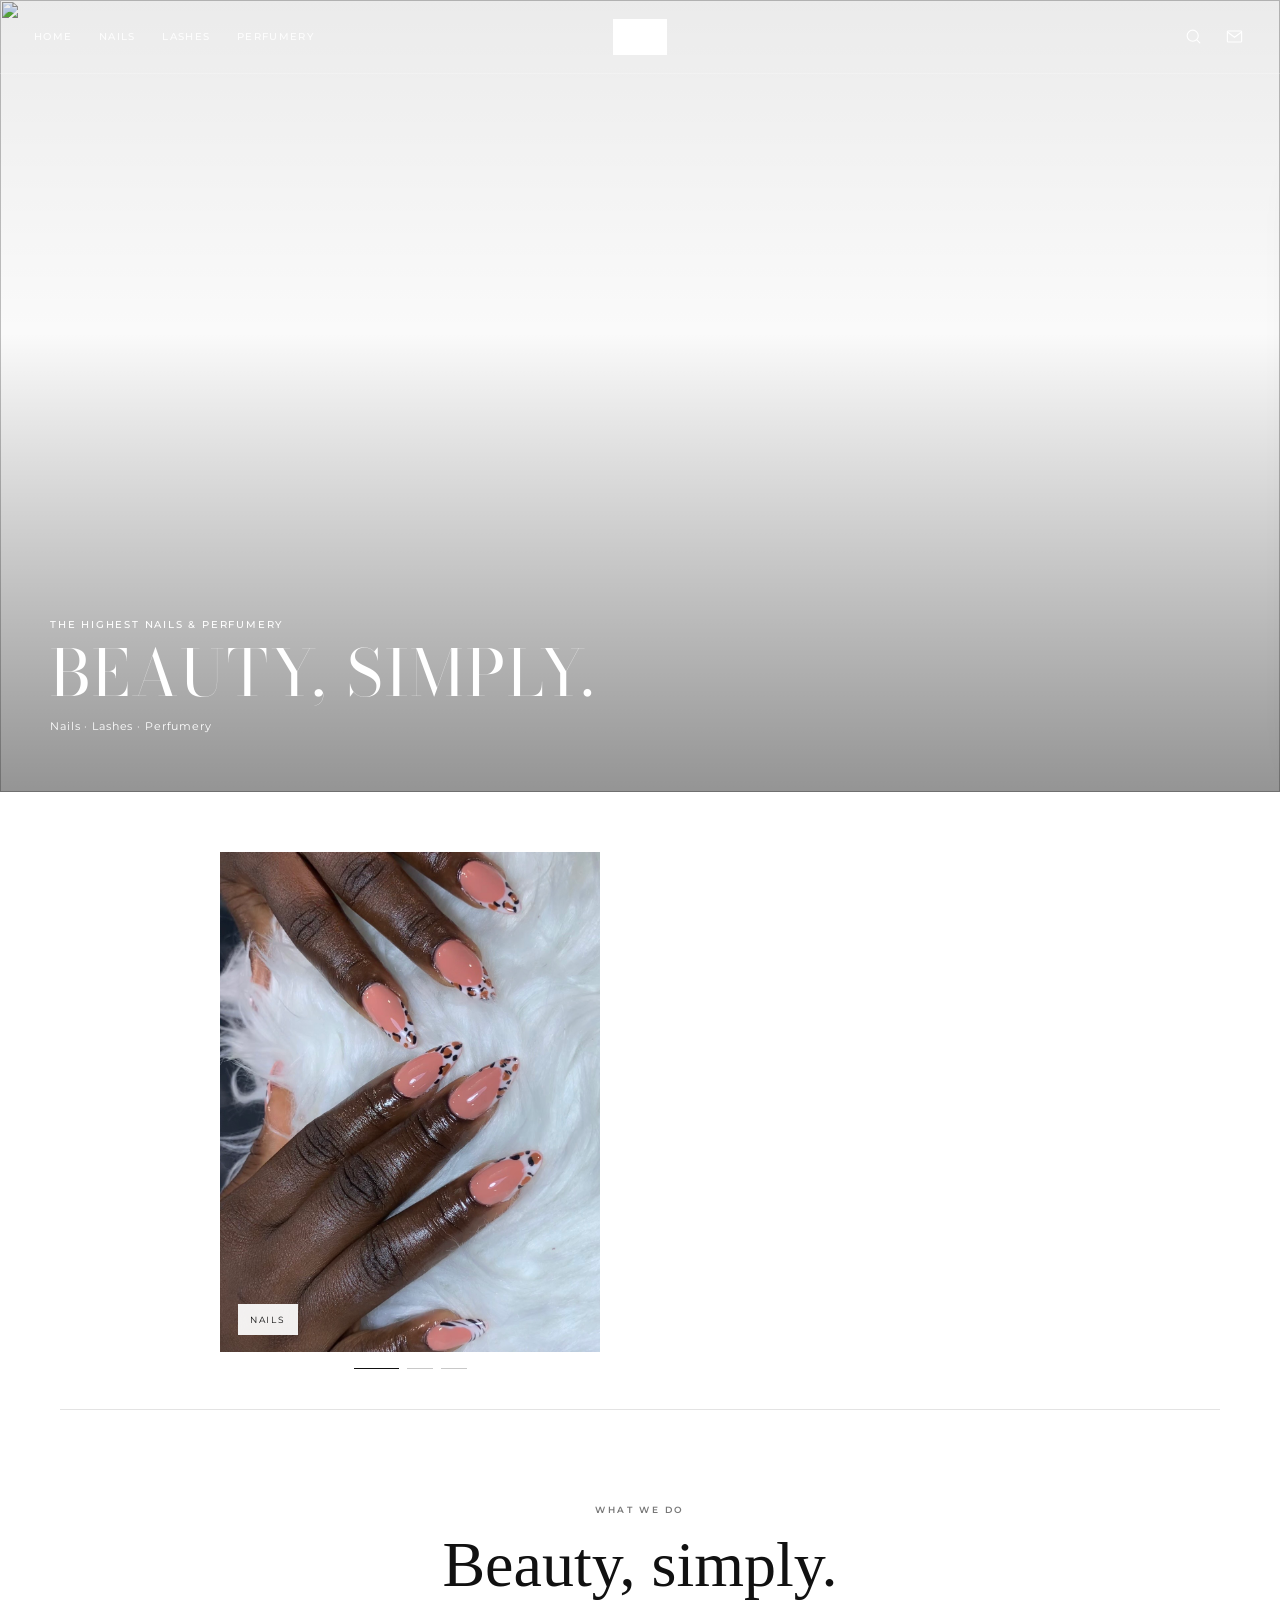
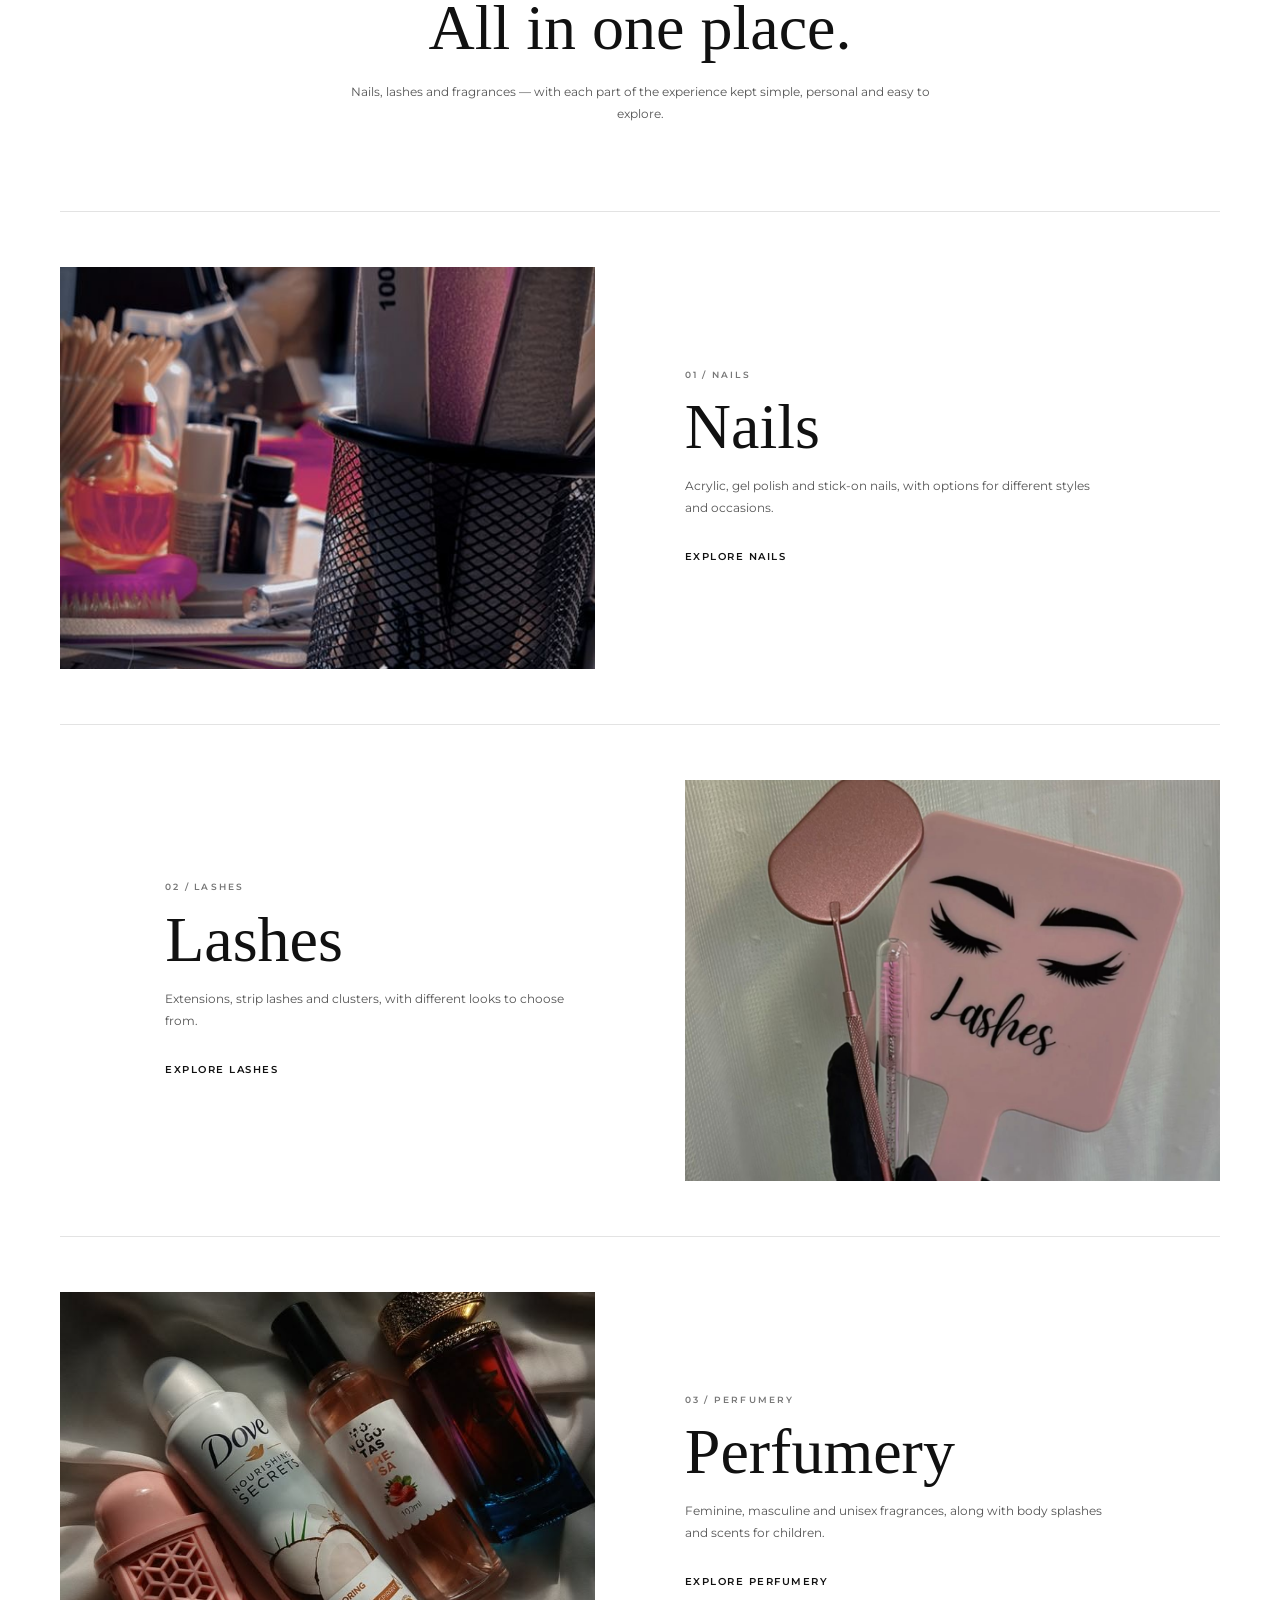
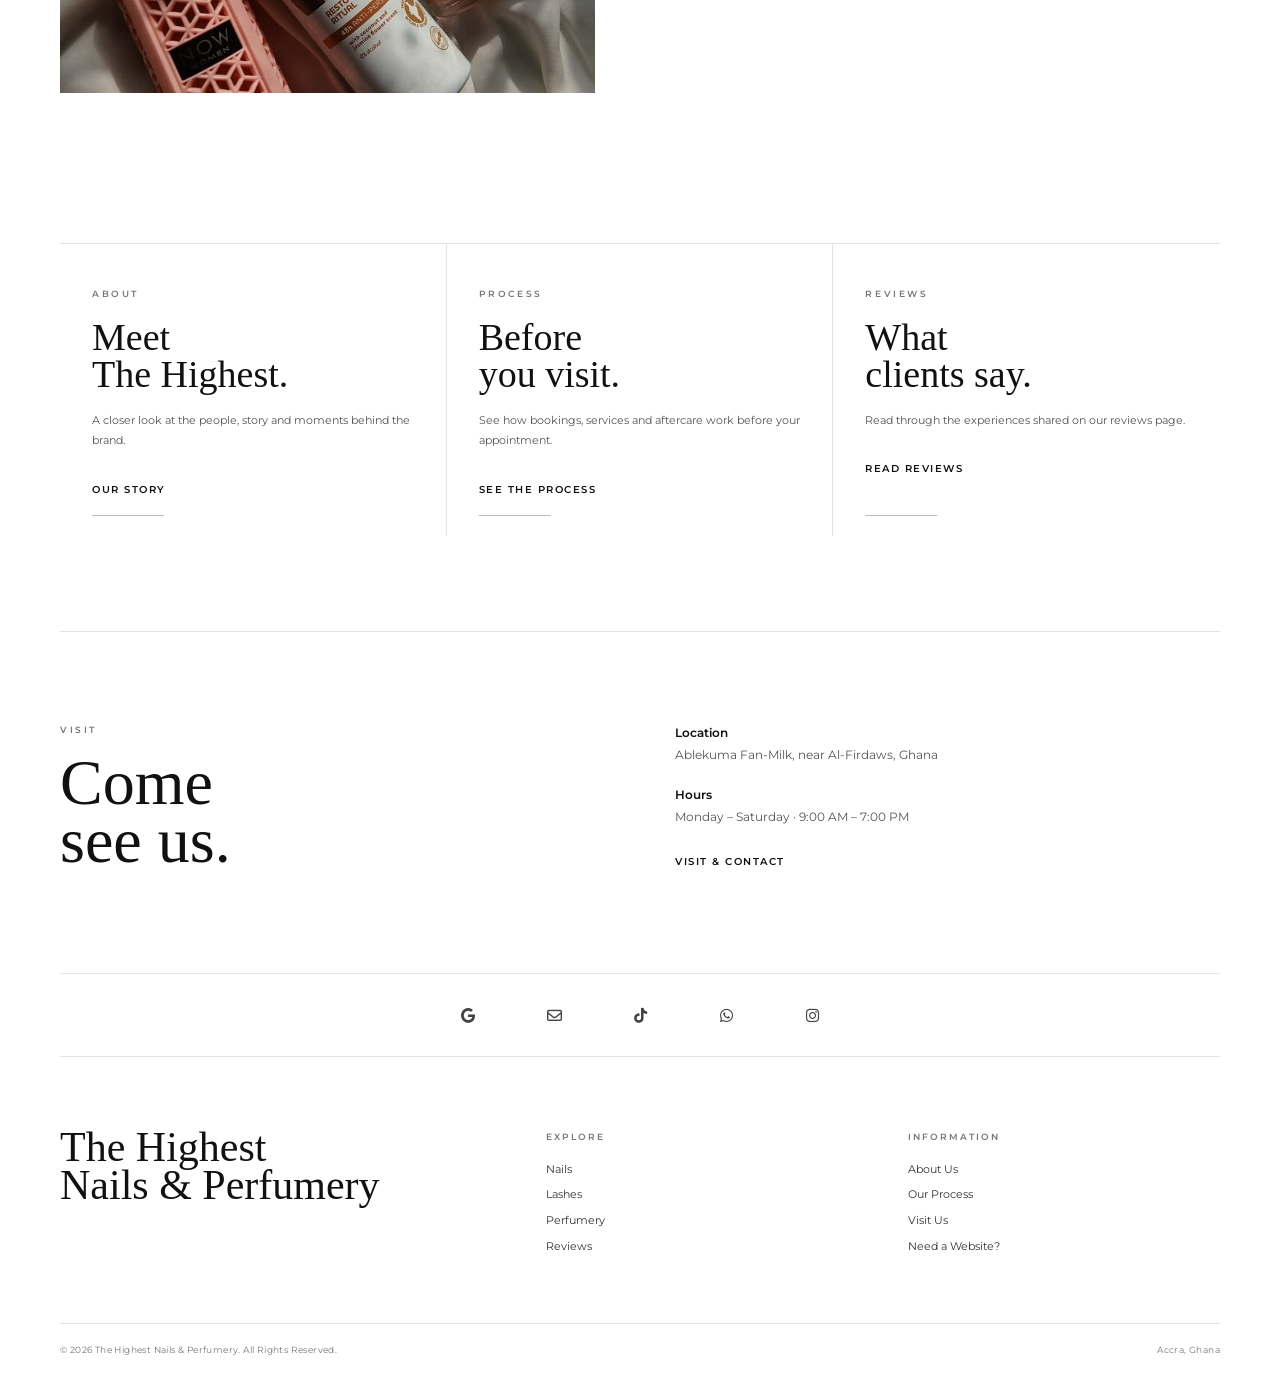
==== index.html @ 5952d606 "Add files via upload" ====
<!DOCTYPE html>
<html lang="en">
<head>
    <meta charset="UTF-8">
    <meta name="viewport" content="width=device-width, initial-scale=1.0">

    <title>The Highest Nails & Perfumery</title>

    <link rel="stylesheet" href="style.css">
    <link rel="stylesheet" href="https://cdnjs.cloudflare.com/ajax/libs/font-awesome/6.7.2/css/all.min.css">

    <link rel="preconnect" href="https://fonts.googleapis.com">
    <link rel="preconnect" href="https://fonts.gstatic.com" crossorigin>
    <link href="https://fonts.googleapis.com/css2?family=Bodoni+Moda:wght@400;500&family=Montserrat:wght@400;500;600&display=swap" rel="stylesheet">
</head>

<body class="home-page">

<header>

    <div class="header-left">

        <button id="menuButton" class="menu-btn" aria-label="Open menu" aria-expanded="false">
            <span class="menu-mark" aria-hidden="true">
                <span></span>
                <span></span>
            </span>
        </button>

        <nav class="desktop-nav" aria-label="Primary navigation">
            <a href="index.html">Home</a>
            <a href="nails.html">Nails</a>
            <a href="lashes.html">Lashes</a>
            <a href="perfumery.html">Perfumery</a>
        </nav>

    </div>

    <a href="index.html" class="brand" aria-label="The Highest Nails & Perfumery home">
        <img src="images/logo.png.PNG" alt="The Highest Nails & Perfumery" class="logo">
    </a>

    <div class="header-actions">

        <button id="searchButton" class="search-btn" type="button" aria-label="Search">
            <svg xmlns="http://www.w3.org/2000/svg" viewBox="0 0 24 24" fill="none" stroke="currentColor" stroke-width="1.7" stroke-linecap="round">
                <circle cx="11" cy="11" r="7"></circle>
                <path d="M20 20l-3.5-3.5"></path>
            </svg>
        </button>

        <a class="search-btn" href="mailto:thehighestbeautygh@gmail.com" aria-label="Email">
            <svg xmlns="http://www.w3.org/2000/svg" viewBox="0 0 24 24" fill="none" stroke="currentColor" stroke-width="1.7" stroke-linecap="round" stroke-linejoin="round">
                <rect x="3" y="5" width="18" height="14" rx="1"></rect>
                <path d="m4 7 8 6 8-6"></path>
            </svg>
        </a>

    </div>

</header>

<div id="overlay" class="overlay"></div>

<nav id="sideMenu" class="side-menu" aria-label="Main navigation">

    <button id="closeMenu" class="close-btn" aria-label="Close menu">
        <svg xmlns="http://www.w3.org/2000/svg" viewBox="0 0 24 24" width="22" height="22" fill="none" stroke="currentColor" stroke-width="1.6" stroke-linecap="round">
            <path d="M5 5l14 14"></path>
            <path d="M19 5L5 19"></path>
        </svg>
    </button>

    <a href="index.html">Home</a>
    <a href="nails.html">Nails</a>
    <a href="lashes.html">Lashes</a>
    <a href="perfumery.html">Perfumery</a>
    <a href="reviews.html">Reviews</a>
    <a href="process.html">Our Process</a>
    <a href="about.html">About Us</a>
    <a href="visit.html">Visit Us</a>
    <a href="website.html">Need a Website?</a>

</nav>

<div id="siteSearch" class="search-overlay" aria-hidden="true">

    <div class="search-panel">

        <button id="searchClose" class="search-close" aria-label="Close search">
            <svg xmlns="http://www.w3.org/2000/svg" viewBox="0 0 24 24" width="20" height="20" fill="none" stroke="currentColor" stroke-width="1.6" stroke-linecap="round">
                <path d="M5 5l14 14"></path>
                <path d="M19 5L5 19"></path>
            </svg>
        </button>

        <h2>Search</h2>

        <input id="siteSearchInput" type="search" placeholder="Search The Highest" autocomplete="off" aria-label="Search The Highest">

        <div id="searchResults" aria-live="polite"></div>

    </div>

</div>

<main>

<section class="home-opening" id="opening" aria-label="The Highest introduction">

    <div class="home-opening-media" aria-hidden="true">
        <img src="images/IMG_3796.JPG" alt="">
    </div>

    <div class="home-opening-content">
        <p class="home-opening-kicker">The Highest Nails & Perfumery</p>
        <h1 class="home-opening-title">Beauty, simply.</h1>
        <p class="home-opening-subtitle">Nails · Lashes · Perfumery</p>
    </div>

</section>

<section id="hero" class="hero">

    <div class="hero-media-wrap">

        <div class="hero-slider" id="heroSlider">

            <div class="slide active">
                <img src="images/IMG_2906.jpeg" alt="Nail design and nail products">
                <span class="slide-caption">Nails</span>
            </div>

            <div class="slide">
                <img src="images/IMG_2935.jpeg" alt="Lash products and lash tools">
                <span class="slide-caption">Lashes</span>
            </div>

            <div class="slide">
                <img src="images/IMG_2932.jpeg" alt="Perfume bottles and fragrance products">
                <span class="slide-caption">Perfumery</span>
            </div>

        </div>

        <div class="slider-dots" aria-label="Hero slides">
            <button class="dot active" type="button" aria-label="Show nails"></button>
            <button class="dot" type="button" aria-label="Show lashes"></button>
            <button class="dot" type="button" aria-label="Show perfumery"></button>
        </div>

    </div>

</section>

<div class="section-divider"></div>

<section class="home-intro">
    <p class="home-eyebrow">What We Do</p>
    <h2 class="editorial-heading">Beauty, simply.<br>All in one place.</h2>
    <p>Nails, lashes and fragrances — with each part of the experience kept simple, personal and easy to explore.</p>
</section>

<section id="services" class="home-services">

    <article class="category-feature">
        <div class="category-image">
            <img src="images/IMG_2946.JPG" alt="Nail products and nail tools">
        </div>
        <div class="category-info">
            <span class="category-number">01 / NAILS</span>
            <h3>Nails</h3>
            <p>Acrylic, gel polish and stick-on nails, with options for different styles and occasions.</p>
            <a class="editorial-link" href="nails.html">Explore Nails</a>
        </div>
    </article>

    <article class="category-feature">
        <div class="category-image">
            <img src="images/IMG_2936.JPG" alt="Lash products and lash tools">
        </div>
        <div class="category-info">
            <span class="category-number">02 / LASHES</span>
            <h3>Lashes</h3>
            <p>Extensions, strip lashes and clusters, with different looks to choose from.</p>
            <a class="editorial-link" href="lashes.html">Explore Lashes</a>
        </div>
    </article>

    <article class="category-feature">
        <div class="category-image">
            <img src="images/IMG_2934.JPG" alt="Perfume bottles and fragrance products">
        </div>
        <div class="category-info">
            <span class="category-number">03 / PERFUMERY</span>
            <h3>Perfumery</h3>
            <p>Feminine, masculine and unisex fragrances, along with body splashes and scents for children.</p>
            <a class="editorial-link" href="perfumery.html">Explore Perfumery</a>
        </div>
    </article>

</section>

<section class="home-feature-grid">

    <article class="feature-block">
        <p class="home-eyebrow">About</p>
        <h3>Meet<br>The Highest.</h3>
        <p>A closer look at the people, story and moments behind the brand.</p>
        <a class="editorial-link" href="about.html">Our Story</a>
    </article>

    <article class="feature-block">
        <p class="home-eyebrow">Process</p>
        <h3>Before<br>you visit.</h3>
        <p>See how bookings, services and aftercare work before your appointment.</p>
        <a class="editorial-link" href="process.html">See The Process</a>
    </article>

    <article class="feature-block">
        <p class="home-eyebrow">Reviews</p>
        <h3>What<br>clients say.</h3>
        <p>Read through the experiences shared on our reviews page.</p>
        <a class="editorial-link" href="reviews.html">Read Reviews</a>
    </article>

</section>

<section id="visit" class="home-visit">

    <div>
        <p class="home-eyebrow">Visit</p>
        <h2>Come<br>see us.</h2>
    </div>

    <div class="visit-details">
        <p><strong>Location</strong><br>Ablekuma Fan-Milk, near Al-Firdaws, Ghana</p>
        <p><strong>Hours</strong><br>Monday – Saturday · 9:00 AM – 7:00 PM</p>
        <a class="editorial-link" href="visit.html">Visit & Contact</a>
    </div>

</section>

<section class="home-socials" aria-label="Social links">

    <a href="https://www.google.com/search?q=The+Highest+Nails+%26+Perfumery" target="_blank" rel="noopener" aria-label="Google">
        <i class="fab fa-google"></i>
    </a>

    <a href="mailto:thehighestbeautygh@gmail.com" aria-label="Email">
        <i class="far fa-envelope"></i>
    </a>

    <a href="https://www.tiktok.com/@thehighestnails" target="_blank" rel="noopener" aria-label="TikTok">
        <i class="fab fa-tiktok"></i>
    </a>

    <a href="https://wa.me/233594039815" target="_blank" rel="noopener" aria-label="WhatsApp">
        <i class="fab fa-whatsapp"></i>
    </a>

    <a href="https://www.instagram.com/" target="_blank" rel="noopener" aria-label="Instagram">
        <i class="fab fa-instagram"></i>
    </a>

</section>

</main>

<footer class="home-footer">

    <div class="footer-main">

        <div>
            <h2 class="footer-brand">The Highest<br>Nails & Perfumery</h2>
        </div>

        <div>
            <h4>Explore</h4>
            <a href="nails.html">Nails</a>
            <a href="lashes.html">Lashes</a>
            <a href="perfumery.html">Perfumery</a>
            <a href="reviews.html">Reviews</a>
        </div>

        <div>
            <h4>Information</h4>
            <a href="about.html">About Us</a>
            <a href="process.html">Our Process</a>
            <a href="visit.html">Visit Us</a>
            <a href="website.html">Need a Website?</a>
        </div>

    </div>

    <div class="footer-bottom">
        <p>© 2026 The Highest Nails & Perfumery. All Rights Reserved.</p>
        <p>Accra, Ghana</p>
    </div>

</footer>

<script src="script.js"></script>

</body>
</html>
---- style.css ----
/* =========================================================
   THE HIGHEST — SHARED FOUNDATION + HOME PAGE
   Home redesign: editorial black / white direction
   Other page CSS begins below the NAILS PAGE section and is
   intentionally preserved.
   ========================================================= */

*{
    margin:0;
    padding:0;
    box-sizing:border-box;
}

html{
    scroll-behavior:smooth;
}

body{
    font-family:"Montserrat",Arial,sans-serif;
    background:#fff;
    color:#222;
    line-height:1.7;
}

body.home-page.menu-open{
    overflow:hidden;
}

/* ---------- HOME HEADER ---------- */

body.home-page > header{
    position:relative;
    z-index:1000;
    width:100%;
    min-height:74px;
    display:grid;
    grid-template-columns:1fr auto 1fr;
    align-items:center;
    padding:14px 28px;
    background:rgba(255,255,255,.96);
    border-bottom:1px solid #e5e5e5;
}

body.home-page .brand{
    justify-self:center;
    display:flex;
    align-items:center;
    text-decoration:none;
}

body.home-page .logo{
    width:62px;
    height:auto;
    display:block;
    object-fit:contain;
}

body.home-page .header-left,
body.home-page .header-actions{
    display:flex;
    align-items:center;
}

body.home-page .header-left{
    justify-self:start;
}

body.home-page .header-actions{
    justify-self:end;
    gap:18px;
}

body.home-page .menu-btn,
body.home-page .search-btn{
    width:20px;
    height:20px;
    display:inline-flex;
    align-items:center;
    justify-content:center;
    padding:0;
    border:0;
    border-radius:0;
    background:transparent;
    color:#111;
    cursor:pointer;
}

body.home-page .menu-btn:hover,
body.home-page .search-btn:hover{
    background:transparent;
    transform:none;
}

body.home-page .menu-mark{
    width:20px;
    height:12px;
    display:flex;
    flex-direction:column;
    justify-content:space-between;
}

body.home-page .menu-mark span{
    width:20px;
    height:1.3px;
    background:#111;
    display:block;
}

body.home-page .search-btn svg{
    width:17px;
    height:17px;
}

/* ---------- HOME MENU ---------- */

body.home-page .overlay{
    position:fixed;
    inset:0;
    background:rgba(0,0,0,.22);
    opacity:0;
    visibility:hidden;
    transition:opacity .3s ease,visibility .3s ease;
    z-index:998;
}

body.home-page .overlay.active{
    opacity:1;
    visibility:visible;
}

body.home-page .side-menu{
    position:fixed;
    top:50%;
    right:16px;
    width:min(292px,78vw);
    height:min(600px,calc(100dvh - 72px));
    max-height:calc(100dvh - 72px);
    padding:24px 24px 26px;
    display:flex;
    flex-direction:column;
    gap:1px;
    background:rgba(35,35,35,.66);
    backdrop-filter:blur(24px);
    -webkit-backdrop-filter:blur(24px);
    border-radius:22px;
    border:1px solid rgba(255,255,255,.16);
    box-shadow:0 22px 55px rgba(0,0,0,.24);
    overflow-y:auto;
    overscroll-behavior:contain;
    -webkit-overflow-scrolling:touch;
    transform:translate(120%,-50%);
    transition:transform .35s ease;
    z-index:9999;
}

body.home-page .side-menu.active{
    transform:translate(0,-50%);
}

body.home-page .side-menu a{
    display:block;
    padding:9px 0;
    margin:1px 0;
    color:#fff !important;
    font-family:"Cormorant Garamond",serif;
    font-size:20px !important;
    font-weight:500;
    letter-spacing:.5px;
    text-decoration:none;
    transition:padding-left .2s ease,color .2s ease;
}

body.home-page .side-menu a:hover{
    padding-left:7px;
    color:#ddd !important;
}

body.home-page .close-btn{
    align-self:flex-end;
    width:30px;
    height:30px;
    margin:0 0 18px;
    padding:0;
    border:0;
    background:transparent !important;
    color:#fff !important;
    font-size:27px !important;
    font-weight:300;
    cursor:pointer;
}

/* ---------- HOME SEARCH ---------- */

body.home-page .search-overlay{
    position:fixed;
    inset:0;
    display:flex;
    align-items:flex-start;
    justify-content:center;
    padding:100px 20px 30px;
    background:rgba(255,255,255,.96);
    opacity:0;
    visibility:hidden;
    pointer-events:none;
    transition:opacity .25s ease,visibility .25s ease;
    z-index:10000;
}

body.home-page .search-overlay.active{
    opacity:1;
    visibility:visible;
    pointer-events:auto;
}

body.home-page .search-panel{
    position:relative;
    width:min(620px,100%);
    padding:32px;
    background:#fff;
    border:1px solid #ddd;
    box-shadow:0 18px 55px rgba(0,0,0,.12);
}

body.home-page .search-panel h2{
    margin:0 0 20px;
    font-family:"Cormorant Garamond",serif;
    font-size:38px;
    font-weight:500;
    color:#111;
}

body.home-page .search-close{
    position:absolute;
    top:12px;
    right:15px;
    width:34px;
    height:34px;
    border:0;
    background:transparent;
    color:#111;
    font-size:27px;
    cursor:pointer;
}

body.home-page #siteSearchInput{
    display:block;
    width:100%;
    padding:14px 0;
    border:0;
    border-bottom:1px solid #111;
    border-radius:0;
    outline:0;
    font-family:"Montserrat",sans-serif;
    font-size:14px;
}

body.home-page #searchResults{
    margin-top:20px;
}

body.home-page .search-result{
    display:flex;
    flex-direction:column;
    gap:2px;
    padding:14px 0;
    margin-bottom:2px;
    border-bottom:1px solid #e5e5e5;
    background:transparent;
    color:#111;
    text-decoration:none;
}

body.home-page .search-result:hover{
    background:transparent;
    transform:none;
}

body.home-page .search-result strong{
    font-family:"Cormorant Garamond",serif;
    font-size:25px;
    font-weight:500;
}

body.home-page .search-result span{
    font-family:"Montserrat",sans-serif;
    font-size:11px;
    color:#666;
}

/* ---------- HOME HERO ---------- */

body.home-page .hero{
    width:min(1160px,calc(100% - 56px));
    margin:0 auto;
    padding:72px 0 65px;
    display:grid;
    grid-template-columns:minmax(0,1fr) minmax(320px,470px);
    align-items:center;
    gap:clamp(52px,8vw,105px);
    text-align:left;
    background:#fff;
}

body.home-page .hero-content{
    max-width:560px;
}

body.home-page .hero-tag{
    display:block;
    margin-bottom:28px;
    padding:0;
    background:transparent;
    color:#666;
    border:0;
    border-radius:0;
    font-family:"Montserrat",sans-serif;
    font-size:10px;
    font-weight:500;
    letter-spacing:2.8px;
    text-transform:uppercase;
}

body.home-page .hero-brand{
    display:flex;
    align-items:flex-start;
    gap:17px;
    margin:0 0 25px;
}

body.home-page .hero-line{
    width:1px;
    min-width:1px;
    height:67px;
    margin-top:4px;
    background:#111;
}

body.home-page .brand-text h1{
    margin:0;
    font-family:"Cormorant Garamond",serif;
    font-size:clamp(39px,5vw,63px);
    font-weight:500;
    line-height:.88;
    letter-spacing:-.5px;
    color:#111;
}

body.home-page .brand-text h1 + h1{
    margin-top:5px;
    font-size:clamp(24px,3vw,38px);
    letter-spacing:.2px;
}

body.home-page .hero-message-box{
    max-width:510px;
    margin:0;
    padding:0;
    background:transparent;
    border:0;
    border-radius:0;
    box-shadow:none;
    backdrop-filter:none;
}

body.home-page .hero-message-box h1{
    margin:0 0 10px;
    font-family:"Cormorant Garamond",serif;
    font-size:clamp(48px,5.4vw,72px);
    font-weight:500;
    line-height:.92;
    letter-spacing:-.8px;
    color:#111;
}

body.home-page .hero-message-box p{
    margin:0;
    max-width:490px;
    font-family:"Montserrat",sans-serif;
    font-size:12px;
    font-weight:400;
    line-height:1.8;
    color:#555;
    text-align:left;
}

body.home-page .hero-buttons{
    display:flex;
    align-items:center;
    gap:30px;
    margin:24px 0 0;
    flex-wrap:wrap;
}

body.home-page .hero-text-link{
    display:inline-flex;
    align-items:center;
    gap:8px;
    padding:0 0 6px;
    border-bottom:1px solid #111;
    color:#111 !important;
    font-family:"Montserrat",sans-serif;
    font-size:10px;
    font-weight:600;
    letter-spacing:1.15px;
    text-transform:uppercase;
    text-decoration:none !important;
    transition:opacity .2s ease,transform .2s ease;
}

body.home-page .hero-text-link svg{
    width:13px;
    height:13px;
    fill:none;
    stroke:currentColor;
    stroke-width:1.5;
    stroke-linecap:round;
    stroke-linejoin:round;
}

body.home-page .hero-text-link:hover{
    opacity:.62;
    transform:translateY(-1px);
}

body.home-page .quote-box{
    display:none;
}

body.home-page .hero-slider{
    position:relative;
    width:100%;
    height:auto;
    aspect-ratio:4 / 5;
    overflow:hidden;
    border-radius:0;
    background:#f3f3f3;
}

body.home-page .slide{
    position:absolute;
    inset:0;
    display:block;
    width:100%;
    height:100%;
    opacity:0;
    visibility:hidden;
    transition:opacity .75s ease;
}

body.home-page .slide.active{
    opacity:1;
    visibility:visible;
}

body.home-page .slide img{
    width:100%;
    height:100%;
    display:block;
    object-fit:cover;
    border-radius:0;
    animation:none;
}

body.home-page .slide-caption{
    position:absolute;
    left:18px;
    bottom:17px;
    padding:8px 12px;
    background:rgba(255,255,255,.92);
    font-family:"Montserrat",sans-serif;
    font-size:9px;
    letter-spacing:1.7px;
    text-transform:uppercase;
    color:#111;
}

body.home-page .slider-dots{
    display:flex;
    justify-content:flex-start;
    align-items:center;
    gap:8px;
    margin:16px 0 0;
}

body.home-page .dot{
    width:26px;
    height:1px;
    padding:0;
    border:0;
    border-radius:0;
    background:#c8c8c8;
    cursor:pointer;
    transition:width .3s ease,background .3s ease;
}

body.home-page .dot.active{
    width:45px;
    background:#111;
    transform:none;
}

/* ---------- HOME DIVIDER ---------- */

body.home-page .section-divider{
    width:min(1160px,calc(100% - 56px));
    height:1px;
    margin:0 auto;
    display:block;
    background:#e3e3e3;
}

body.home-page .divider-line,
body.home-page .divider-badge{
    display:none;
}

/* ---------- HOME INTRO ---------- */

body.home-page .home-intro{
    width:min(900px,calc(100% - 56px));
    margin:0 auto;
    padding:92px 0 86px;
    text-align:center;
}

body.home-page .home-eyebrow{
    margin:0 0 17px;
    font-family:"Montserrat",sans-serif;
    font-size:9px;
    font-weight:600;
    letter-spacing:2.6px;
    text-transform:uppercase;
    color:#777;
}

body.home-page .editorial-heading{
    margin:0;
    font-family:"Cormorant Garamond",serif;
    font-size:clamp(40px,5vw,65px);
    font-weight:500;
    line-height:.98;
    color:#111;
}

body.home-page .home-intro p:last-child{
    max-width:590px;
    margin:21px auto 0;
    font-family:"Montserrat",sans-serif;
    font-size:12px;
    line-height:1.85;
    color:#555;
}

/* ---------- HOME CATEGORIES ---------- */

body.home-page .home-services{
    width:min(1160px,calc(100% - 56px));
    margin:0 auto;
    padding:0 0 95px;
}

body.home-page .category-feature{
    display:grid;
    grid-template-columns:minmax(0,1fr) minmax(0,1fr);
    align-items:center;
    gap:clamp(40px,7vw,100px);
    padding:55px 0;
    border-top:1px solid #e3e3e3;
}

body.home-page .category-feature:nth-child(even){
    direction:rtl;
}

body.home-page .category-feature:nth-child(even) > *{
    direction:ltr;
}

body.home-page .category-image{
    width:100%;
    aspect-ratio:4 / 3;
    overflow:hidden;
    background:#f2f2f2;
}

body.home-page .category-image img{
    width:100%;
    height:100%;
    display:block;
    object-fit:cover;
}

body.home-page .category-info{
    max-width:430px;
}

body.home-page .category-number{
    display:block;
    margin-bottom:16px;
    font-family:"Montserrat",sans-serif;
    font-size:9px;
    font-weight:600;
    letter-spacing:2.2px;
    color:#777;
}

body.home-page .category-info h3{
    margin:0;
    font-family:"Cormorant Garamond",serif;
    font-size:clamp(43px,5vw,66px);
    font-weight:500;
    line-height:.92;
    color:#111;
}

body.home-page .category-info p{
    margin:18px 0 22px;
    font-family:"Montserrat",sans-serif;
    font-size:12px;
    line-height:1.85;
    color:#555;
}

body.home-page .editorial-link{
    display:inline-flex;
    align-items:center;
    gap:8px;
    font-family:"Montserrat",sans-serif;
    font-size:10px;
    font-weight:600;
    letter-spacing:1.5px;
    text-transform:uppercase;
    text-decoration:none;
    color:#111;
}

body.home-page .editorial-link::after{
    content:"↗";
    font-size:14px;
    font-weight:400;
}

/* ---------- HOME SUPPORTING SECTIONS ---------- */

body.home-page .home-feature-grid{
    width:min(1160px,calc(100% - 56px));
    margin:0 auto;
    padding:0 0 95px;
    display:grid;
    grid-template-columns:repeat(3,1fr);
    border-top:1px solid #e3e3e3;
}

body.home-page .feature-block{
    min-height:270px;
    padding:42px 32px 35px;
    background:#fff;
    border-right:1px solid #e3e3e3;
}

body.home-page .feature-block:last-child{
    border-right:0;
}

body.home-page .feature-block h3{
    margin:0;
    font-family:"Cormorant Garamond",serif;
    font-size:38px;
    font-weight:500;
    line-height:.98;
    color:#111;
}

body.home-page .feature-block p:not(.home-eyebrow){
    margin:17px 0 23px;
    font-family:"Montserrat",sans-serif;
    font-size:11px;
    line-height:1.85;
    color:#555;
}

body.home-page .home-visit{
    width:min(1160px,calc(100% - 56px));
    margin:0 auto;
    padding:90px 0 100px;
    display:grid;
    grid-template-columns:1fr 1fr;
    gap:70px;
    border-top:1px solid #e3e3e3;
}

body.home-page .home-visit h2{
    margin:0;
    font-family:"Cormorant Garamond",serif;
    font-size:clamp(47px,5vw,70px);
    font-weight:500;
    line-height:.9;
    color:#111;
}

body.home-page .visit-details{
    align-self:end;
}

body.home-page .visit-details p{
    margin:0 0 19px;
    font-family:"Montserrat",sans-serif;
    font-size:12px;
    line-height:1.8;
    color:#555;
}

body.home-page .visit-details strong{
    color:#111;
    font-weight:600;
}

/* ---------- HOME SOCIALS ---------- */

body.home-page .home-socials{
    width:min(1160px,calc(100% - 56px));
    margin:0 auto;
    padding:25px 0;
    display:flex;
    align-items:center;
    justify-content:center;
    gap:clamp(25px,5vw,65px);
    border-top:1px solid #e3e3e3;
    border-bottom:1px solid #e3e3e3;
}

body.home-page .home-socials a{
    width:25px;
    height:25px;
    display:inline-flex;
    align-items:center;
    justify-content:center;
    color:#222;
    text-decoration:none;
    font-size:16px;
    transition:transform .2s ease;
}

body.home-page .home-socials a:hover{
    transform:translateY(-2px);
}

/* ---------- HOME FOOTER ---------- */

body.home-page .home-footer{
    width:min(1160px,calc(100% - 56px));
    margin:0 auto;
    padding:72px 0 30px;
}

body.home-page .footer-main{
    display:grid;
    grid-template-columns:1.4fr 1fr 1fr;
    gap:50px;
    padding-bottom:60px;
}

body.home-page .footer-brand{
    margin:0;
    font-family:"Cormorant Garamond",serif;
    font-size:42px;
    font-weight:500;
    line-height:.9;
    color:#111;
}

body.home-page .footer-main h4{
    margin:0 0 16px;
    font-family:"Montserrat",sans-serif;
    font-size:9px;
    font-weight:600;
    letter-spacing:2px;
    text-transform:uppercase;
    color:#777;
}

body.home-page .footer-main a,
body.home-page .footer-main p{
    display:block;
    margin:0 0 8px;
    font-family:"Montserrat",sans-serif;
    font-size:11px;
    line-height:1.6;
    text-decoration:none;
    color:#333;
}

body.home-page .footer-bottom{
    padding-top:18px;
    border-top:1px solid #e3e3e3;
    display:flex;
    justify-content:space-between;
    gap:20px;
}

body.home-page .footer-bottom p{
    margin:0;
    font-family:"Montserrat",sans-serif;
    font-size:9px;
    letter-spacing:.4px;
    color:#777;
}

/* ---------- HOME MOBILE ---------- */

@media(max-width:900px){
    body.home-page .hero{
        grid-template-columns:1fr;
        gap:48px;
        padding-top:55px;
    }

    body.home-page .hero-content{
        max-width:650px;
    }

    body.home-page .hero-slider{
        width:min(500px,100%);
        justify-self:center;
    }

    body.home-page .home-feature-grid{
        grid-template-columns:1fr;
    }

    body.home-page .feature-block{
        border-right:0;
        border-bottom:1px solid #e3e3e3;
    }

    body.home-page .feature-block:last-child{
        border-bottom:0;
    }

    body.home-page .home-visit{
        grid-template-columns:1fr;
        gap:40px;
    }

    body.home-page .footer-main{
        grid-template-columns:1fr 1fr;
    }

    body.home-page .footer-brand{
        grid-column:1 / -1;
    }
}

@media(max-width:600px){
    body.home-page > header{
        min-height:68px;
        padding:14px 18px;
    }

    body.home-page .logo{
        width:54px;
    }

    body.home-page .header-actions{
        gap:15px;
    }

    body.home-page .menu-btn,
    body.home-page .search-btn{
        width:19px;
        height:19px;
    }

    body.home-page .menu-mark{
        width:18px;
        height:11px;
    }

    body.home-page .menu-mark span{
        width:18px;
    }

    body.home-page .search-btn svg{
        width:17px;
        height:17px;
    }

    body.home-page .side-menu{
        right:12px;
        width:min(285px,78vw);
        height:min(560px,calc(100dvh - 80px));
        max-height:calc(100dvh - 80px);
        padding:22px 22px 24px;
        border-radius:20px;
    }

    body.home-page .hero{
        width:calc(100% - 44px);
        padding:50px 0 58px;
        gap:38px;
    }

    body.home-page .hero-tag{
        margin-bottom:22px;
        font-size:9px;
        letter-spacing:2.2px;
    }

    body.home-page .hero-message-box h1{
        font-size:51px;
        letter-spacing:-.5px;
    }

    body.home-page .hero-message-box p{
        font-size:11.5px;
    }

    body.home-page .hero-buttons{
        gap:20px;
        margin-top:24px;
    }

    body.home-page .hero-text-link{
        font-size:9px;
        letter-spacing:1px;
    }

    body.home-page .home-intro,
    body.home-page .home-services,
    body.home-page .home-feature-grid,
    body.home-page .home-visit,
    body.home-page .home-socials,
    body.home-page .home-footer,
    body.home-page .section-divider{
        width:calc(100% - 44px);
    }

    body.home-page .home-intro{
        padding:72px 0 65px;
    }

    body.home-page .category-feature,
    body.home-page .category-feature:nth-child(even){
        grid-template-columns:1fr;
        direction:ltr;
        gap:30px;
        padding:42px 0;
    }

    body.home-page .category-feature:nth-child(even) > *{
        direction:ltr;
    }

    body.home-page .category-info h3{
        font-size:49px;
    }

    body.home-page .feature-block{
        min-height:0;
        padding:35px 25px;
    }

    body.home-page .home-visit{
        padding:72px 0 75px;
    }

    body.home-page .home-socials{
        gap:20px;
    }

    body.home-page .footer-main{
        grid-template-columns:1fr;
        gap:36px;
    }

    body.home-page .footer-brand{
        grid-column:auto;
    }

    body.home-page .footer-bottom{
        flex-direction:column;
    }

    body.home-page .search-overlay{
        padding-top:75px;
    }

    body.home-page .search-panel{
        padding:28px 20px;
    }
}


/* ==========================================
   NAILS PAGE
========================================== */

.nails-services{

padding:90px 8%;

background:#ffffff;

}

.section-title{

text-align:center;

max-width:700px;

margin:0 auto 60px;

}

.section-icon{

display:block;

font-size:28px;

color:#5b7bbf;

margin-bottom:12px;

}

.section-title h2{

font-family:"Cormorant Garamond",serif;

font-size:42px;

font-weight:600;

color:#111;

margin-bottom:15px;

}

.section-title p{

font-family:"Inter",sans-serif;

font-size:16px;

line-height:1.8;

color:#555;

}

.service-grid{

display:grid;

grid-template-columns:repeat(auto-fit,minmax(280px,1fr));

gap:35px;

margin-top:40px;

}

.service-card{

background:#fff;

border:1px solid #d9d9d9;

border-radius:20px;

padding:22px;

text-align:center;

transition:.35s ease;

box-shadow:0 12px 28px rgba(0,0,0,.06);

}

.service-card:hover{

transform:translateY(-8px);

box-shadow:0 18px 38px rgba(0,0,0,.12);

}

.service-card img{

width:170px;

height:170px;

object-fit:cover;

border-radius:18px;

margin-bottom:18px;

}

.service-card h3{

font-family:"Cormorant Garamond",serif;

font-size:28px;

margin-bottom:12px;

color:#111;

}

.service-card p{

font-family:"Inter",sans-serif;

font-size:15px;

line-height:1.7;

color:#555;

margin-bottom:24px;

}

.book-btn{

display:inline-block;

padding:12px 28px;

background:#5b7bbf;

color:#fff;

text-decoration:none;

border-radius:50px;

font-family:"Inter",sans-serif;

font-weight:600;

transition:.3s ease;

}

.book-btn:hover{

background:#3f5d9a;

transform:translateY(-2px);

}
/* ==========================
   NAIL THOUGHTS SECTION
========================== */

.nails-fun{

padding:80px 8%;

background:#ffffff;

}


.fun-title{

text-align:center;

margin-bottom:45px;

}


.fun-title span{

font-size:28px;

color:#5b7bbf;

}


.fun-title h2{

font-family:"Cormorant Garamond",serif;

font-size:38px;

font-weight:600;

color:#111;

margin-top:10px;

}



.fun-grid{

display:grid;

grid-template-columns:repeat(auto-fit,minmax(250px,1fr));

gap:25px;

}



.fun-card{

background:#ffffff;

border:1px solid #d9d9d9;

border-radius:18px;

padding:35px 25px;

text-align:center;

transition:.35s ease;

box-shadow:0 10px 25px rgba(0,0,0,.05);

}



.fun-card:hover{

transform:translateY(-6px);

}



.fun-card p{

font-size:26px;

color:#5b7bbf;

margin-bottom:15px;

}



.fun-card h3{

font-family:"Cormorant Garamond",serif;

font-size:24px;

font-weight:600;

line-height:1.5;

color:#222;

}
/* ==========================
   NAILS PAGE FOUNDATION
========================== */

body{

background:#ffffff;

}


.nails-hero{

display:flex;

align-items:center;

justify-content:center;

padding:90px 8%;

text-align:center;

}


.nails-hero-content{

max-width:700px;

}


.page-tag{

font-family:"Cormorant Garamond",serif;

font-size:18px;

letter-spacing:3px;

color:#5b7bbf;

}


.nails-hero h1{

font-family:"Cormorant Garamond",serif;

font-size:55px;

font-weight:600;

color:#111;

margin:20px 0;

}


.nails-hero p{

font-family:"Inter",sans-serif;

font-size:16px;

line-height:1.8;

color:#555;

}



/* SERVICES */

.nails-services{

padding:70px 8%;

}


.section-title{

text-align:center;

}


.section-title h2{

font-family:"Cormorant Garamond",serif;

font-size:42px;

}


.service-grid{

display:grid;

grid-template-columns:repeat(3,1fr);

gap:30px;

}


.service-card img{

width:100%;

height:260px;

object-fit:cover;

border-radius:18px;

}


.service-card{

background:white;

border:1px solid #ddd;

padding:25px;

text-align:center;

border-radius:20px;

}


.service-card h3{

font-family:"Cormorant Garamond",serif;

font-size:28px;

}


.service-card p{

font-family:"Inter",sans-serif;

font-size:15px;

line-height:1.7;

}


.book-btn{

display:inline-block;

background:#5b7bbf;

color:white;

padding:12px 30px;

border-radius:50px;

text-decoration:none;

}



/* MOBILE */

@media(max-width:768px){

.service-grid{

grid-template-columns:1fr;

}


.nails-hero h1{

font-size:40px;

}

}
/* ==========================
   FOOTER
========================== */

.site-footer{

background:#111;

color:white;

text-align:center;

padding:60px 8%;

margin-top:60px;

}


.site-footer h2{

font-family:"Cormorant Garamond",serif;

font-size:35px;

margin-bottom:15px;

}


.site-footer p{

font-size:15px;

line-height:1.7;

color:#ddd;

}


.footer-contact{

display:flex;

justify-content:center;

gap:25px;

flex-wrap:wrap;

margin:30px 0;

}


.footer-contact a{

color:white;

text-decoration:none;

font-size:15px;

}


.footer-contact a:hover{

color:#c8c8c8;

}


.footer-copy{

margin-top:25px;

font-size:14px;

}
/* BACK TO MENU BUTTON */

.back-btn{

display:inline-block;

background:#5b7bbf;

color:white !important;

padding:12px 28px;

border-radius:50px;

font-family:"Inter",sans-serif;

font-size:15px;

text-decoration:none;

margin-top:20px;

transition:.3s ease;

}


.back-btn:hover{

background:#405f9d;

transform:translateY(-3px);

}

/* ==========================
   LASHES PAGE
========================== */

.lashes-hero{

padding:90px 8%;

background:#ffffff;

text-align:center;

}


.lashes-hero-content{

max-width:750px;

margin:auto;

}


.section-star,
.pink-star{

display:block;

font-size:32px;

color:#e7a1b5;

margin-bottom:15px;

}


.lashes-hero h1{

font-family:"Cormorant Garamond",serif;

font-size:48px;

font-weight:600;

color:#111;

}


.lashes-hero p{

font-family:"Inter",sans-serif;

font-size:16px;

line-height:1.8;

color:#555;

margin:20px auto;

max-width:650px;

}



.lashes-section{

padding:80px 8%;

background:#ffffff;

}



.lashes-heading{

text-align:center;

margin-bottom:50px;

}


.lashes-heading h2{

font-family:"Cormorant Garamond",serif;

font-size:42px;

color:#111;

}



.lashes-heading p{

font-family:"Inter",sans-serif;

color:#555;

font-size:16px;

}



.lashes-grid{

display:grid;

grid-template-columns:repeat(auto-fit,minmax(280px,1fr));

gap:35px;

}



.lash-card{

background:#fff;

border:1px solid #f1c5d2;

border-radius:20px;

padding:22px;

text-align:center;

box-shadow:0 10px 25px rgba(0,0,0,.05);

transition:.35s ease;

}



.lash-card:hover{

transform:translateY(-8px);

}



.lash-card img{

width:170px;

height:170px;

object-fit:cover;

border-radius:18px;

margin-bottom:20px;

}



.lash-card h3{

font-family:"Cormorant Garamond",serif;

font-size:28px;

color:#111;

}



.lash-card p{

font-family:"Inter",sans-serif;

font-size:15px;

line-height:1.7;

color:#555;

}



.lash-book-btn{

display:inline-block;

margin-top:20px;

padding:12px 28px;

background:#f3b6c8;

color:white;

border-radius:50px;

text-decoration:none;

font-family:"Inter",sans-serif;

font-weight:600;

transition:.3s ease;

}



.lash-book-btn:hover{

background:#dc8da8;

transform:translateY(-3px);

}
   /* ===============================
   LASHES PAGE FINAL OVERRIDE
================================ */

/* Hero */

.lashes-hero h1{
font-family:"Cormorant Garamond",serif;
font-size:44px;
font-weight:600;
letter-spacing:1px;
color:#222;
}

.lashes-hero p{
max-width:620px;
margin:18px auto;
font-size:16px;
line-height:1.8;
}

.page-tag{
color:#e7a1b5 !important;
font-size:20px;
letter-spacing:2px;
}


/* Cards container */

.lashes-section .service-grid{
display:flex;
justify-content:center;
flex-wrap:wrap;
gap:28px;
max-width:1000px;
margin:45px auto;
}


/* Individual card */

.lashes-section .service-card{
width:290px;
background:#fff;
border:2px solid #f5d2dc;
border-radius:22px;
padding:22px;
box-shadow:0 12px 28px rgba(231,161,181,.12);
transition:.35s ease;
}

.lashes-section .service-card:hover{
transform:translateY(-8px);
box-shadow:0 18px 40px rgba(231,161,181,.20);
}


/* Images */

.lashes-section .service-card img{
width:100%;
height:240px;
object-fit:cover;
border-radius:18px;
display:block;
}


/* Headings */

.lashes-section h3{
font-family:"Cormorant Garamond",serif;
font-size:30px;
margin:18px 0 10px;
color:#222;
}


/* Paragraphs */

.lashes-section p{
font-size:15px;
line-height:1.7;
color:#666;
}


/* Book button */

.lash-book-btn{
display:inline-block;
margin-top:18px;
padding:12px 28px;
background:#efb3c6;
color:#fff !important;
text-decoration:none;
border-radius:40px;
font-weight:600;
transition:.3s ease;
}

.lash-book-btn:hover{
background:#d88ca6;
transform:translateY(-3px);
}


/* Pink accents */

.section-icon,
.fun-title span,
.fun-card p{
color:#e7a1b5 !important;
font-size:24px;
}


/* Back button */

.back-btn{
background:transparent !important;
color:#e7a1b5 !important;
border:2px solid #e7a1b5;
padding:10px 24px;
border-radius:40px;
text-decoration:none;
transition:.3s;
}

.back-btn:hover{
background:#e7a1b5 !important;
color:#fff !important;
}
/* =========================================
   FINAL HOMEPAGE POLISH
   ========================================= */

/* Center the hero slider properly */
.hero-slider {
    margin-left: auto !important;
    margin-right: auto !important;
}

/* Keep the hero balanced on larger screens */
@media (min-width: 769px) {
    .hero {
        justify-content: center !important;
        gap: 70px !important;
    }

    .hero-content {
        flex: 0 1 560px !important;
    }

    .hero-slider {
        flex: 0 0 380px !important;
    }
}

/* Give the hero a little less empty vertical space */
.hero {
    padding-top: 55px !important;
    padding-bottom: 35px !important;
}

/* Keep the image clean and centered */
.hero-slider {
    position: relative !important;
    display: block !important;
}

/* Keep the dots directly beneath the image */
.slider-dots {
    display: flex !important;
    justify-content: center !important;
    align-items: center !important;
}
   /* =========================================
   FINAL SEARCH OVERLAY
   ========================================= */

.search-overlay {
    position: fixed;
    inset: 0;
    background: rgba(0, 0, 0, 0.45);
    backdrop-filter: blur(8px);
    -webkit-backdrop-filter: blur(8px);

    display: flex;
    align-items: flex-start;
    justify-content: center;

    padding-top: 110px;

    opacity: 0;
    visibility: hidden;

    transition: .3s ease;

    z-index: 10000;
}

.search-overlay.active {
    opacity: 1;
    visibility: visible;
}


.search-box {
    position: relative;

    width: min(90%, 560px);

    background: rgba(255, 255, 255, .96);

    border: 1px solid #d5d5d5;

    border-radius: 22px;

    padding: 35px;

    box-shadow: 0 20px 60px rgba(0,0,0,.20);
}


.search-close {
    position: absolute;

    top: 15px;
    right: 18px;

    width: 35px;
    height: 35px;

    border: none;

    border-radius: 50%;

    background: #444;

    color: white;

    font-size: 22px;

    cursor: pointer;
}


.search-label {
    display: block;

    font-family: Arial, sans-serif;

    font-size: 11px;

    letter-spacing: 2px;

    color: #777;

    margin-bottom: 8px;
}


.search-box h2 {
    font-family: "Playfair Display", serif;

    font-size: 28px;

    color: #111;

    margin-bottom: 22px;
}


.site-search-input {
    width: 100%;

    height: 50px;

    padding: 0 18px;

    border: 1px solid #ccc;

    border-radius: 12px;

    outline: none;

    font-family: Arial, sans-serif;

    font-size: 15px;
}


.site-search-input:focus {
    border-color: #555;

    box-shadow: 0 0 0 3px rgba(0,0,0,.05);
}


.search-results {
    margin-top: 15px;
}


.search-result {
    display: flex;

    flex-direction: column;

    gap: 3px;

    padding: 14px 16px;

    margin-bottom: 8px;

    border: 1px solid #e0e0e0;

    border-radius: 12px;

    text-decoration: none;

    color: #222;

    transition: .25s ease;
}


.search-result:hover {
    background: #f5f5f5;

    transform: translateX(3px);
}


.search-result strong {
    font-family: "Playfair Display", serif;

    font-size: 18px;
}


.search-result span {
    font-family: "Cormorant Garamond", serif;

    font-size: 16px;

    color: #666;
}


.no-results {
    text-align: center;

    padding: 20px;

    color: #777;

    font-family: "Cormorant Garamond", serif;

    font-size: 17px;
}


/* =========================================
   FINAL HERO DESKTOP ALIGNMENT
   ========================================= */

@media (min-width: 769px) {

    .hero {
        justify-content: center !important;

        gap: 70px !important;
    }

    .hero-content {
        flex: 0 1 560px !important;
    }

    .hero-slider {
        flex: 0 0 380px !important;

        margin-left: auto !important;
        margin-right: auto !important;
    }

}


/* =========================================
   MOBILE SEARCH
   ========================================= */

@media (max-width: 600px) {

    .search-overlay {
        padding-top: 75px;
    }

    .search-box {
        padding: 28px 20px;
        border-radius: 18px;
    }

    .search-box h2 {
        font-size: 24px;
    }

}
   /* ==========================================
   FINAL POLISH — THE HIGHEST
========================================== */


/* ------------------------------------------
   DESKTOP HERO POSITION
------------------------------------------ */

@media (min-width: 769px) {

    .hero {
        width: min(1100px, calc(100% - 60px)) !important;
        margin-left: auto !important;
        margin-right: auto !important;

        display: grid !important;
        grid-template-columns: minmax(0, 1fr) 380px !important;

        align-items: center !important;
        justify-content: center !important;

        gap: 70px !important;

        padding-left: 0 !important;
        padding-right: 0 !important;
    }

    .hero-content {
        width: 100% !important;
        max-width: 560px !important;
        margin: 0 !important;
    }

    .hero-slider {
        width: 380px !important;
        height: 500px !important;

        margin: 0 auto !important;

        justify-self: center !important;
    }

}


/* ------------------------------------------
   KEEP ONLY THE HERO QUOTE VISIBLE
------------------------------------------ */

.quote {
    display: none !important;
}


/* ------------------------------------------
   SEARCH OVERLAY
------------------------------------------ */

#siteSearch {
    position: fixed;

    inset: 0;

    background: rgba(0, 0, 0, 0.55);

    display: flex;

    align-items: flex-start;
    justify-content: center;

    padding: 100px 20px 30px;

    opacity: 0;
    visibility: hidden;

    pointer-events: none;

    transition: 0.25s ease;

    z-index: 99999;
}

#siteSearch.active {
    opacity: 1;
    visibility: visible;
    pointer-events: auto;
}


.search-panel {
    position: relative;

    width: min(600px, 100%);

    background: white;

    border-radius: 20px;

    padding: 35px;

    box-shadow: 0 20px 60px rgba(0,0,0,.25);
}


.search-panel h2 {
    margin: 0 0 20px;

    font-family: "Playfair Display", serif;

    color: #222;
}


#siteSearchInput {
    width: 100%;

    box-sizing: border-box;

    padding: 15px 18px;

    border: 1px solid #ddd;

    border-radius: 12px;

    outline: none;

    font-size: 16px;
}


#siteSearchInput:focus {
    border-color: #444;
}


.search-close {
    position: absolute;

    top: 12px;
    right: 15px;

    width: 35px;
    height: 35px;

    border: none;

    background: transparent;

    font-size: 28px;

    cursor: pointer;

    color: #444;
}


#searchResults {
    margin-top: 20px;
}


.search-result {
    display: flex;

    flex-direction: column;

    gap: 4px;

    padding: 14px;

    margin-bottom: 8px;

    border-radius: 10px;

    background: #f7f7f7;

    color: #222;

    text-decoration: none;
}


.search-result:hover {
    background: #eeeeee;
}


.search-result strong {
    font-size: 16px;
}


.search-result span {
    font-size: 14px;

    color: #666;
}


.no-results {
    color: #777;
}


/* ------------------------------------------
   MOBILE HERO — LEAVE MOBILE CENTERED
------------------------------------------ */

@media (max-width: 768px) {

    .hero {
        width: 100% !important;
        margin: 0 !important;
    }

    .hero-slider {
        margin-left: auto !important;
        margin-right: auto !important;
    }

    .search-panel {
        padding: 30px 20px;
    }

}
   /* =====================================================
   ABSOLUTE FINAL HERO POSITION OVERRIDE
   ===================================================== */

@media screen and (min-width: 769px) {

    body section.hero {
        position: relative !important;

        display: grid !important;

        grid-template-columns: 520px 380px !important;

        column-gap: 80px !important;

        width: 980px !important;
        max-width: 980px !important;

        margin: 0 auto !important;

        padding: 60px 0 40px !important;

        box-sizing: border-box !important;

        justify-content: center !important;
        align-items: center !important;

        left: 0 !important;
        right: 0 !important;

        transform: none !important;
    }


    body section.hero > .hero-content {
        grid-column: 1 !important;

        width: 520px !important;
        max-width: 520px !important;

        margin: 0 !important;

        position: relative !important;
        left: 0 !important;
        right: auto !important;

        transform: none !important;
    }


    body section.hero > .hero-slider {
        grid-column: 2 !important;

        width: 380px !important;
        min-width: 380px !important;
        max-width: 380px !important;

        height: 500px !important;

        margin: 0 !important;

        position: relative !important;

        left: 0 !important;
        right: auto !important;

        transform: none !important;

        justify-self: center !important;
        align-self: center !important;
    }


    body section.hero > .slider-dots {
        position: absolute !important;
    }

}

/* ==========================================
   SEARCH OVERLAY — FINAL
========================================== */

#siteSearch {
    position: fixed !important;
    top: 0 !important;
    left: 0 !important;
    right: 0 !important;
    bottom: 0 !important;
    width: 100vw !important;
    height: 100vh !important;
    display: flex !important;
    align-items: flex-start !important;
    justify-content: center !important;
    padding: 100px 20px 30px !important;
    box-sizing: border-box !important;
    background: rgba(0, 0, 0, 0.55) !important;
    opacity: 0 !important;
    visibility: hidden !important;
    pointer-events: none !important;
    z-index: 999999 !important;
    transition: opacity .25s ease, visibility .25s ease !important;
}

#siteSearch.active {
    opacity: 1 !important;
    visibility: visible !important;
    pointer-events: auto !important;
}

.search-panel {
    position: relative !important;
    width: min(600px, 100%) !important;
    margin: 0 auto !important;
    padding: 35px !important;
    box-sizing: border-box !important;
    background: #fff !important;
    border-radius: 20px !important;
    box-shadow: 0 20px 60px rgba(0,0,0,.25) !important;
}

.search-panel h2 {
    margin: 0 0 20px !important;
}

#siteSearchInput {
    display: block !important;
    width: 100% !important;
    box-sizing: border-box !important;
    padding: 15px 18px !important;
    border: 1px solid #ddd !important;
    border-radius: 12px !important;
    outline: none !important;
    font-size: 16px !important;
}

.search-close {
    position: absolute !important;
    top: 10px !important;
    right: 12px !important;
    width: 36px !important;
    height: 36px !important;
    border: 0 !important;
    background: transparent !important;
    font-size: 28px !important;
    cursor: pointer !important;
}

#searchResults {
    margin-top: 20px !important;
}

.search-result {
    display: flex !important;
    flex-direction: column !important;
    gap: 4px !important;
    padding: 14px !important;
    margin-bottom: 8px !important;
    background: #f7f7f7 !important;
    border-radius: 10px !important;
    color: #222 !important;
    text-decoration: none !important;
}

.search-result span {
    color: #666 !important;
    font-size: 14px !important;
}

.no-results {
    color: #777 !important;
}
/* =====================================================
   HOMEPAGE — FINAL CLEAN OVERRIDES
   Only Home-page presentation lives below this point.
   Working menu/slider structure is intentionally preserved.
   ===================================================== */

/* ---------- HEADER ---------- */
body.home-page > header{
    min-height:74px;
    padding:14px 28px;
    grid-template-columns:1fr auto 1fr;
}

body.home-page .brand{
    justify-self:center;
    display:flex;
    align-items:center;
}

body.home-page .logo{
    width:54px;
    height:auto;
    display:block;
    object-fit:contain;
}

body.home-page .header-left,
body.home-page .header-actions{
    display:flex;
    align-items:center;
}

body.home-page .header-left{
    justify-self:start;
}

body.home-page .header-actions{
    justify-self:end;
    gap:20px;
}

body.home-page .menu-btn,
body.home-page .search-btn{
    width:22px;
    height:22px;
    display:inline-flex;
    align-items:center;
    justify-content:center;
    margin:0;
    padding:0;
    border:0;
    border-radius:0;
    background:transparent;
    color:#222;
    cursor:pointer;
    text-decoration:none;
    transition:opacity .2s ease;
}

body.home-page .menu-btn:hover,
body.home-page .search-btn:hover{
    background:transparent;
    transform:none;
    opacity:.58;
}

body.home-page .menu-mark{
    width:20px;
    height:11px;
    display:flex;
    flex-direction:column;
    justify-content:space-between;
}

body.home-page .menu-mark span{
    width:20px;
    height:1.15px;
    background:#222;
    display:block;
}

body.home-page .search-btn svg{
    width:19px;
    height:19px;
    display:block;
    fill:none;
    stroke:#222;
    stroke-width:1.45;
    stroke-linecap:round;
    stroke-linejoin:round;
}

/* ---------- HERO BRAND + CATEGORY ---------- */
body.home-page .hero-tag{
    position:relative;
    display:inline-flex;
    align-items:center;
    margin:0 0 34px;
    padding-left:16px;
    font-family:"Montserrat",sans-serif;
    font-size:13px;
    font-weight:500;
    letter-spacing:.16em;
    line-height:1.35;
    text-transform:uppercase;
    color:#333;
}

body.home-page .hero-tag::before{
    content:"";
    width:1px;
    height:34px;
    position:absolute;
    left:0;
    top:50%;
    transform:translateY(-50%);
    background:#b8b8b8;
}

body.home-page #heroCategory{
    margin:0;
    font-family:"Bodoni Moda",serif !important;
    font-size:clamp(2rem,4.4vw,3.35rem) !important;
    font-weight:400 !important;
    line-height:.98 !important;
    letter-spacing:.10em !important;
    text-transform:uppercase !important;
    color:#666 !important;
}

body.home-page #heroDetail{
    margin:12px 0 0;
    font-family:"Montserrat",sans-serif !important;
    font-size:11px !important;
    font-weight:400 !important;
    line-height:1.7 !important;
    letter-spacing:.08em !important;
    color:#777 !important;
}

body.home-page .hero-message-box{
    transition:opacity .7s ease,transform .7s ease;
}

body.home-page .hero-message-box h1,
body.home-page .hero-message-box p{
    transition:opacity .7s ease,transform .7s ease;
}

/* ---------- HERO SLIDER: KEEP THE WORKING FLOAT/CROSSFADE ---------- */
body.home-page .hero-slider{
    overflow:hidden;
}

body.home-page .hero-slider .slide{
    opacity:0;
    visibility:hidden;
    transform:scale(1.035);
    transition:
        opacity 1.25s ease-in-out,
        transform 4.8s ease-out,
        visibility 1.25s ease;
    z-index:0;
}

body.home-page .hero-slider .slide.active{
    opacity:1;
    visibility:visible;
    transform:scale(1);
    z-index:1;
}

body.home-page .hero-slider .slide img{
    transform:scale(1);
    transition:transform 4.8s ease-out;
}

body.home-page .hero-slider .slide.active img{
    transform:scale(1.025);
}

/* ---------- HOME SUPPORTING CARDS: LESS STIFF ---------- */
body.home-page .home-feature-grid{
    position:relative;
}

body.home-page .feature-block{
    position:relative;
    min-height:270px;
    padding:42px 32px 35px;
    overflow:hidden;
    transition:transform .35s ease,background .35s ease;
}

body.home-page .feature-block::after{
    content:"";
    position:absolute;
    width:72px;
    height:1px;
    left:32px;
    bottom:20px;
    background:#bdbdbd;
    transform-origin:left center;
    transition:width .35s ease;
}

body.home-page .feature-block:hover{
    transform:translateY(-4px);
}

body.home-page .feature-block:hover::after{
    width:105px;
}

/* ---------- EDITORIAL LINKS: NO UNWANTED ARROW GLYPH ---------- */
body.home-page .editorial-link{
    display:inline-flex;
    align-items:center;
    gap:0;
    color:#111 !important;
    font-family:"Montserrat",sans-serif;
    font-size:10px;
    font-weight:600;
    letter-spacing:1.5px;
    text-transform:uppercase;
    text-decoration:none !important;
}

body.home-page .editorial-link::after{
    content:none !important;
    display:none !important;
}

/* ---------- SOCIAL STRIP ---------- */
body.home-page .home-socials{
    width:min(1160px,calc(100% - 56px));
    margin:0 auto;
    padding:30px 18px;
    display:flex;
    align-items:center;
    justify-content:center;
    gap:clamp(28px,5vw,64px);
    border-top:1px solid rgba(0,0,0,.10);
    border-bottom:1px solid rgba(0,0,0,.10);
    background:rgba(255,255,255,.45);
}

body.home-page .home-socials a{
    width:22px;
    height:22px;
    display:inline-flex;
    align-items:center;
    justify-content:center;
    color:#444;
    text-decoration:none;
    font-size:15px;
    transition:transform .2s ease,opacity .2s ease;
}

body.home-page .home-socials a:hover{
    transform:translateY(-2px);
    opacity:.58;
}

/* ---------- SEARCH: SIMPLE HORIZONTAL BAR, NO INITIAL RECOMMENDATIONS ---------- */
body.home-page #siteSearch{
    position:fixed !important;
    inset:0 !important;
    width:100% !important;
    height:100dvh !important;
    display:flex !important;
    align-items:flex-start !important;
    justify-content:center !important;
    padding:18px 22px !important;
    box-sizing:border-box !important;
    background:rgba(255,255,255,.96) !important;
    backdrop-filter:blur(14px) !important;
    -webkit-backdrop-filter:blur(14px) !important;
    opacity:0 !important;
    visibility:hidden !important;
    pointer-events:none !important;
    z-index:10000 !important;
    transition:opacity .25s ease,visibility .25s ease !important;
    overflow:hidden !important;
}

body.home-page #siteSearch.active{
    opacity:1 !important;
    visibility:visible !important;
    pointer-events:auto !important;
}

body.home-page .search-panel{
    width:min(980px,100%) !important;
    margin:0 auto !important;
    padding:8px 0 12px !important;
    display:grid !important;
    grid-template-columns:auto minmax(0,1fr) auto !important;
    align-items:center !important;
    gap:18px !important;
    background:transparent !important;
    border:0 !important;
    border-bottom:1px solid rgba(0,0,0,.18) !important;
    border-radius:0 !important;
    box-shadow:none !important;
}

body.home-page .search-panel h2{
    margin:0 !important;
    font-family:"Montserrat",sans-serif !important;
    font-size:9px !important;
    font-weight:600 !important;
    letter-spacing:2px !important;
    text-transform:uppercase !important;
    color:#777 !important;
    white-space:nowrap;
}

body.home-page #siteSearchInput{
    width:100% !important;
    min-width:0 !important;
    height:38px !important;
    padding:0 !important;
    border:0 !important;
    border-radius:0 !important;
    outline:0 !important;
    background:transparent !important;
    font-family:"Montserrat",sans-serif !important;
    font-size:13px !important;
    color:#222 !important;
}

body.home-page #siteSearchInput::placeholder{
    color:#999;
}

body.home-page .search-close{
    position:static !important;
    width:28px !important;
    height:28px !important;
    display:inline-flex !important;
    align-items:center !important;
    justify-content:center !important;
    padding:0 !important;
    border:0 !important;
    background:transparent !important;
    color:#333 !important;
    font-size:0 !important;
    cursor:pointer !important;
}

body.home-page .search-close svg{
    width:18px;
    height:18px;
}

body.home-page #searchResults{
    display:none !important;
    grid-column:1 / -1;
    width:100%;
    margin:0 !important;
}

/* Search results are only allowed to appear after an actual query. */
body.home-page #searchResults.has-results{
    display:block !important;
}

body.home-page .search-result{
    display:flex;
    flex-direction:column;
    gap:2px;
    padding:12px 0;
    border-bottom:1px solid #e5e5e5;
    background:transparent;
    color:#111;
    text-decoration:none;
}

body.home-page .search-result strong{
    font-family:"Bodoni Moda",serif;
    font-size:20px;
    font-weight:400;
}

body.home-page .search-result span{
    font-family:"Montserrat",sans-serif;
    font-size:10px;
    color:#777;
}

body.home-page .no-results{
    margin:0;
    padding:12px 0;
    font-family:"Montserrat",sans-serif;
    font-size:10px;
    color:#777;
}

/* Prevent the mobile header from becoming oversized. */
@media(max-width:600px){
    body.home-page > header{
        min-height:68px;
        padding:13px 18px;
    }

    body.home-page .logo{
        width:50px;
    }

    body.home-page .header-actions{
        gap:16px;
    }

    body.home-page .menu-btn,
    body.home-page .search-btn{
        width:21px;
        height:21px;
    }

    body.home-page .menu-mark{
        width:19px;
        height:11px;
    }

    body.home-page .menu-mark span{
        width:19px;
        height:1.15px;
    }

    body.home-page .search-btn svg{
        width:18px;
        height:18px;
    }

    body.home-page .hero-tag{
        margin-bottom:28px;
        padding-left:13px;
        font-size:10px;
        letter-spacing:.14em;
    }

    body.home-page .hero-tag::before{
        height:28px;
    }

    body.home-page #heroCategory{
        font-size:clamp(1.85rem,9vw,2.55rem) !important;
        letter-spacing:.09em !important;
    }

    body.home-page #heroDetail{
        font-size:10px !important;
    }

    body.home-page .feature-block{
        min-height:0;
        padding:35px 25px 42px;
    }

    body.home-page .home-socials{
        gap:22px;
        padding:26px 14px;
    }

    body.home-page #siteSearch{
        padding:14px 16px !important;
    }

    body.home-page .search-panel{
        grid-template-columns:auto minmax(0,1fr) auto !important;
        gap:11px !important;
    }

    body.home-page .search-panel h2{
        font-size:8px !important;
        letter-spacing:1.5px !important;
    }

    body.home-page #siteSearchInput{
        height:36px !important;
        font-size:12px !important;
    }
}
/* =====================================================
   HOMEPAGE — MOBILE HERO REFINEMENT
   ===================================================== */

@media (max-width: 600px){

    body.home-page .hero-content{
        padding: 34px 24px 22px !important;
    }

    body.home-page .hero-tag{
        margin: 0 0 18px !important;
        padding-left: 14px !important;
        font-size: 10.5px !important;
        letter-spacing: .14em !important;
        line-height: 1.3 !important;
    }

    body.home-page .hero-tag::before{
        height: 27px !important;
    }

    body.home-page #heroCategory{
        margin: 0 !important;
        font-family: "Bodoni Moda", serif !important;
        font-size: 2.35rem !important;
        font-weight: 400 !important;
        line-height: .98 !important;
        letter-spacing: .08em !important;
        color: #666 !important;
    }

    body.home-page #heroDetail{
        margin: 8px 0 0 !important;
        font-family: "Montserrat", sans-serif !important;
        font-size: 9.5px !important;
        font-weight: 400 !important;
        line-height: 1.5 !important;
        letter-spacing: .055em !important;
        color: #777 !important;
    }

    body.home-page .hero-media-wrap{
        margin-top: 0 !important;
    }

}
/* =====================================================
   FINAL HERO TEXT — SMALL + TIGHT
   ===================================================== */

body.home-page .hero-content #heroCategory {
    font-family: "Bodoni Moda", serif !important;
    font-size: 2rem !important;
    font-weight: 400 !important;
    line-height: 1 !important;

    /* reduced letter spacing */
    letter-spacing: .04em !important;

    text-transform: uppercase !important;
    color: #666 !important;

    /* remove unnecessary spacing */
    margin: 0 !important;
    padding: 0 !important;
}

body.home-page .hero-content .hero-tag {
    margin-bottom: 16px !important;
    letter-spacing: .10em !important;
}

body.home-page .hero-content #heroDetail {
    margin-top: 7px !important;
    line-height: 1.4 !important;
    letter-spacing: .04em !important;
}

/* Keep the entire text area compact */
body.home-page .hero-content {
    padding-top: 0 !important;
    padding-bottom: 0 !important;
}

@media (max-width: 768px) {

    body.home-page .hero-content #heroCategory {
        font-size: 1.55rem !important;
        letter-spacing: .035em !important;
        line-height: 1 !important;
    }

    body.home-page .hero-content .hero-tag {
        margin-bottom: 13px !important;
        letter-spacing: .09em !important;
    }

    body.home-page .hero-content #heroDetail {
        margin-top: 6px !important;
        line-height: 1.35 !important;
        letter-spacing: .035em !important;
    }
}
/* =====================================================
   FINAL HERO SPACING — MOBILE
   ===================================================== */

@media (max-width: 768px) {

    body.home-page .hero {
        padding-top: 34px !important;
        padding-bottom: 26px !important;
    }

    body.home-page .hero-content .hero-tag {
        margin-bottom: 11px !important;
    }

    body.home-page .hero-content #heroDetail {
        margin-top: 5px !important;
    }

}


/* =====================================================
   HOME — OPENING VISUAL + RESPONSIVE HEADER REFINEMENT
   Final layer. Existing menu/search/slider behavior stays intact.
   ===================================================== */

body.home-page {
    --home-ink: #171717;
    --home-soft: #707070;
    --home-line: rgba(23,23,23,.14);
}

/* Header sits over the opening visual at the top. */
body.home-page > header {
    position: absolute !important;
    top: 0;
    left: 0;
    width: 100%;
    min-height: 74px;
    z-index: 10020;
    display: grid;
    grid-template-columns: minmax(0,1fr) auto minmax(0,1fr);
    align-items: center;
    padding: 16px 34px;
    background: transparent !important;
    border-bottom: 1px solid rgba(255,255,255,.22) !important;
    color: #fff;
    transition: background .35s ease, color .35s ease, border-color .35s ease, box-shadow .35s ease;
}

body.home-page > header.is-scrolled {
    position: fixed !important;
    top: 0;
    background: rgba(255,255,255,.97) !important;
    color: #111;
    border-bottom-color: rgba(17,17,17,.10) !important;
    box-shadow: 0 8px 24px rgba(0,0,0,.04);
    backdrop-filter: blur(12px);
    -webkit-backdrop-filter: blur(12px);
}

body.home-page .header-left {
    justify-self: start;
    display: flex;
    align-items: center;
    min-width: 0;
}

body.home-page .brand {
    justify-self: center;
    display: flex;
    align-items: center;
    color: inherit;
}

body.home-page .logo {
    width: 54px;
    height: auto;
    display: block;
    object-fit: contain;
    filter: brightness(0) invert(1);
    transition: filter .35s ease;
}

body.home-page > header.is-scrolled .logo {
    filter: none;
}

/* Desktop navigation: only the primary destinations stay visible. */
body.home-page .desktop-nav {
    display: flex;
    align-items: center;
    gap: clamp(18px, 2.1vw, 34px);
    min-width: 0;
}

body.home-page .desktop-nav a {
    color: inherit;
    text-decoration: none;
    font-family: "Montserrat", sans-serif;
    font-size: 10px;
    font-weight: 500;
    line-height: 1;
    letter-spacing: .13em;
    text-transform: uppercase;
    white-space: nowrap;
    opacity: .92;
    transition: opacity .2s ease;
}

body.home-page .desktop-nav a:hover,
body.home-page .desktop-nav a:focus-visible {
    opacity: .55;
}

body.home-page .header-actions {
    justify-self: end;
    display: flex;
    align-items: center;
    gap: 17px;
}

body.home-page .menu-btn,
body.home-page .search-btn {
    width: 24px;
    height: 24px;
    display: inline-flex;
    align-items: center;
    justify-content: center;
    padding: 0;
    margin: 0;
    border: 0;
    border-radius: 0;
    background: transparent;
    color: inherit;
    cursor: pointer;
    text-decoration: none;
}

body.home-page .menu-mark {
    width: 21px;
    height: 11px;
    display: flex;
    flex-direction: column;
    justify-content: space-between;
}

body.home-page .menu-mark span {
    width: 21px;
    height: 1.2px;
    background: currentColor;
    display: block;
}

body.home-page .search-btn svg {
    width: 19px;
    height: 19px;
    display: block;
    fill: none;
    stroke: currentColor;
    stroke-width: 1.45;
    stroke-linecap: round;
    stroke-linejoin: round;
}

/* Opening visual */
body.home-page .home-opening {
    position: relative;
    min-height: min(88vh, 860px);
    width: 100%;
    overflow: hidden;
    display: flex;
    align-items: flex-end;
    isolation: isolate;
}

body.home-page .home-opening-media,
body.home-page .home-opening-media img {
    position: absolute;
    inset: 0;
    width: 100%;
    height: 100%;
}

body.home-page .home-opening-media {
    z-index: -2;
}

body.home-page .home-opening-media img {
    object-fit: cover;
    object-position: center center;
    display: block;
}

body.home-page .home-opening::after {
    content: "";
    position: absolute;
    inset: 0;
    z-index: -1;
    background: linear-gradient(180deg, rgba(0,0,0,.08) 0%, rgba(0,0,0,.02) 42%, rgba(0,0,0,.42) 100%);
}

body.home-page .home-opening-content {
    width: min(1180px, calc(100% - 68px));
    margin: 0 auto;
    padding: 0 0 58px;
    color: #fff;
}

body.home-page .home-opening-kicker {
    margin: 0 0 10px;
    font-family: "Montserrat", sans-serif;
    font-size: 10px;
    font-weight: 500;
    line-height: 1.4;
    letter-spacing: .18em;
    text-transform: uppercase;
}

body.home-page .home-opening-title {
    margin: 0;
    font-family: "Bodoni Moda", serif;
    font-size: clamp(2.4rem, 5vw, 4.8rem);
    font-weight: 400;
    line-height: .98;
    letter-spacing: .035em;
    text-transform: uppercase;
}

body.home-page .home-opening-subtitle {
    margin: 13px 0 0;
    font-family: "Montserrat", sans-serif;
    font-size: 11px;
    font-weight: 400;
    line-height: 1.5;
    letter-spacing: .08em;
}

/* The existing rotating hero follows the opening visual; no slider rules are changed here. */
body.home-page #hero {
    position: relative;
    z-index: 1;
}

@media (max-width: 900px) {
    body.home-page > header {
        position: absolute !important;
        padding: 14px 24px;
    }

    body.home-page > header.is-scrolled {
        position: fixed !important;
    }

    body.home-page .desktop-nav {
        display: none;
    }

    body.home-page .header-left {
        display: flex;
    }

    body.home-page .logo {
        width: 50px;
    }

    body.home-page .home-opening {
        min-height: 86svh;
        min-height: 86vh;
    }

    body.home-page .home-opening-content {
        width: calc(100% - 40px);
        padding-bottom: 42px;
    }

    body.home-page .home-opening-title {
        font-size: clamp(2.15rem, 10vw, 3.5rem);
    }
}

@media (min-width: 901px) {
    body.home-page .menu-btn {
        display: none !important;
    }
}

@media (max-width: 600px) {
    body.home-page > header {
        min-height: 68px;
        padding: 13px 20px;
    }

    body.home-page .header-actions {
        gap: 14px;
    }

    body.home-page .menu-btn,
    body.home-page .search-btn {
        width: 22px;
        height: 22px;
    }

    body.home-page .menu-mark {
        width: 19px;
        height: 10px;
    }

    body.home-page .menu-mark span {
        width: 19px;
    }

    body.home-page .search-btn svg {
        width: 18px;
        height: 18px;
    }

    body.home-page .home-opening {
        min-height: 88vh;
    }

    body.home-page .home-opening-media img {
        object-position: center center;
    }

    body.home-page .home-opening-content {
        width: calc(100% - 36px);
        padding-bottom: 34px;
    }

    body.home-page .home-opening-kicker {
        font-size: 9px;
        letter-spacing: .15em;
    }

    body.home-page .home-opening-title {
        font-size: 2.15rem;
        letter-spacing: .025em;
    }

    body.home-page .home-opening-subtitle {
        font-size: 10px;
        margin-top: 9px;
    }
}
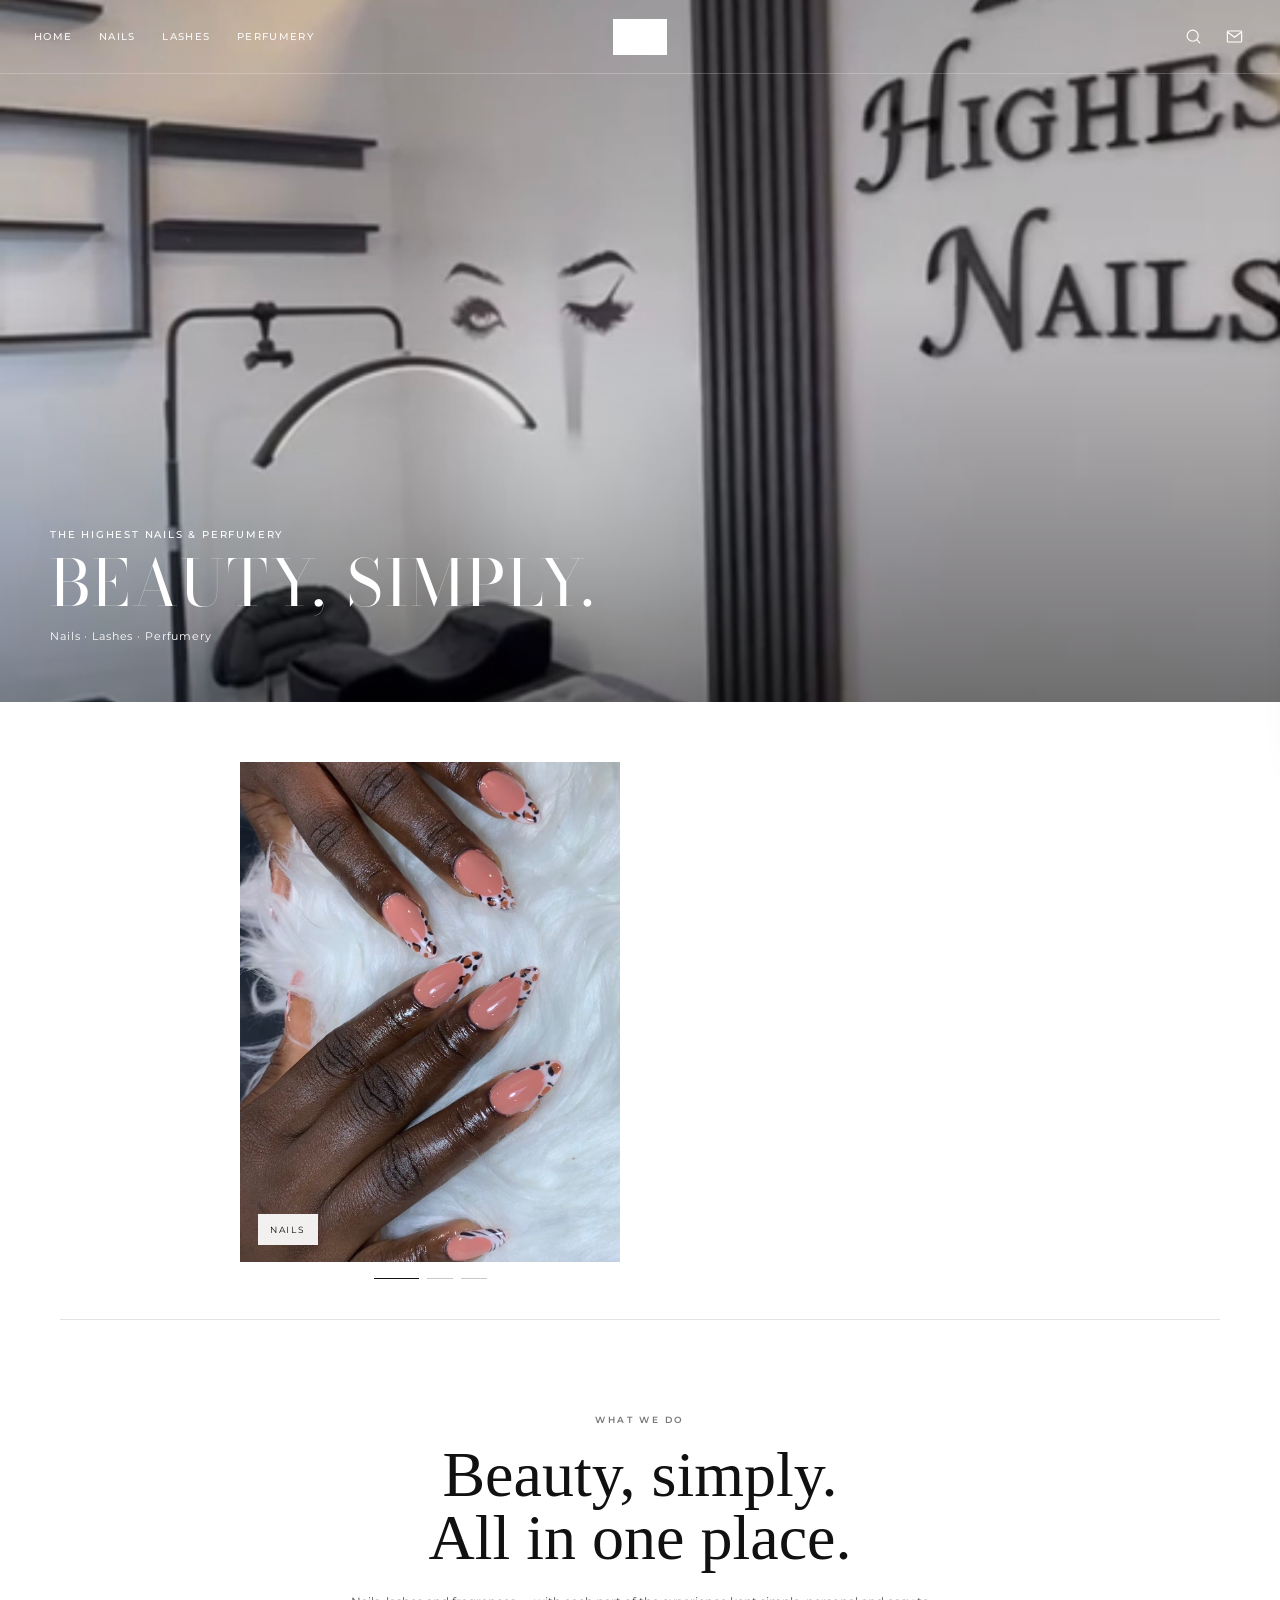
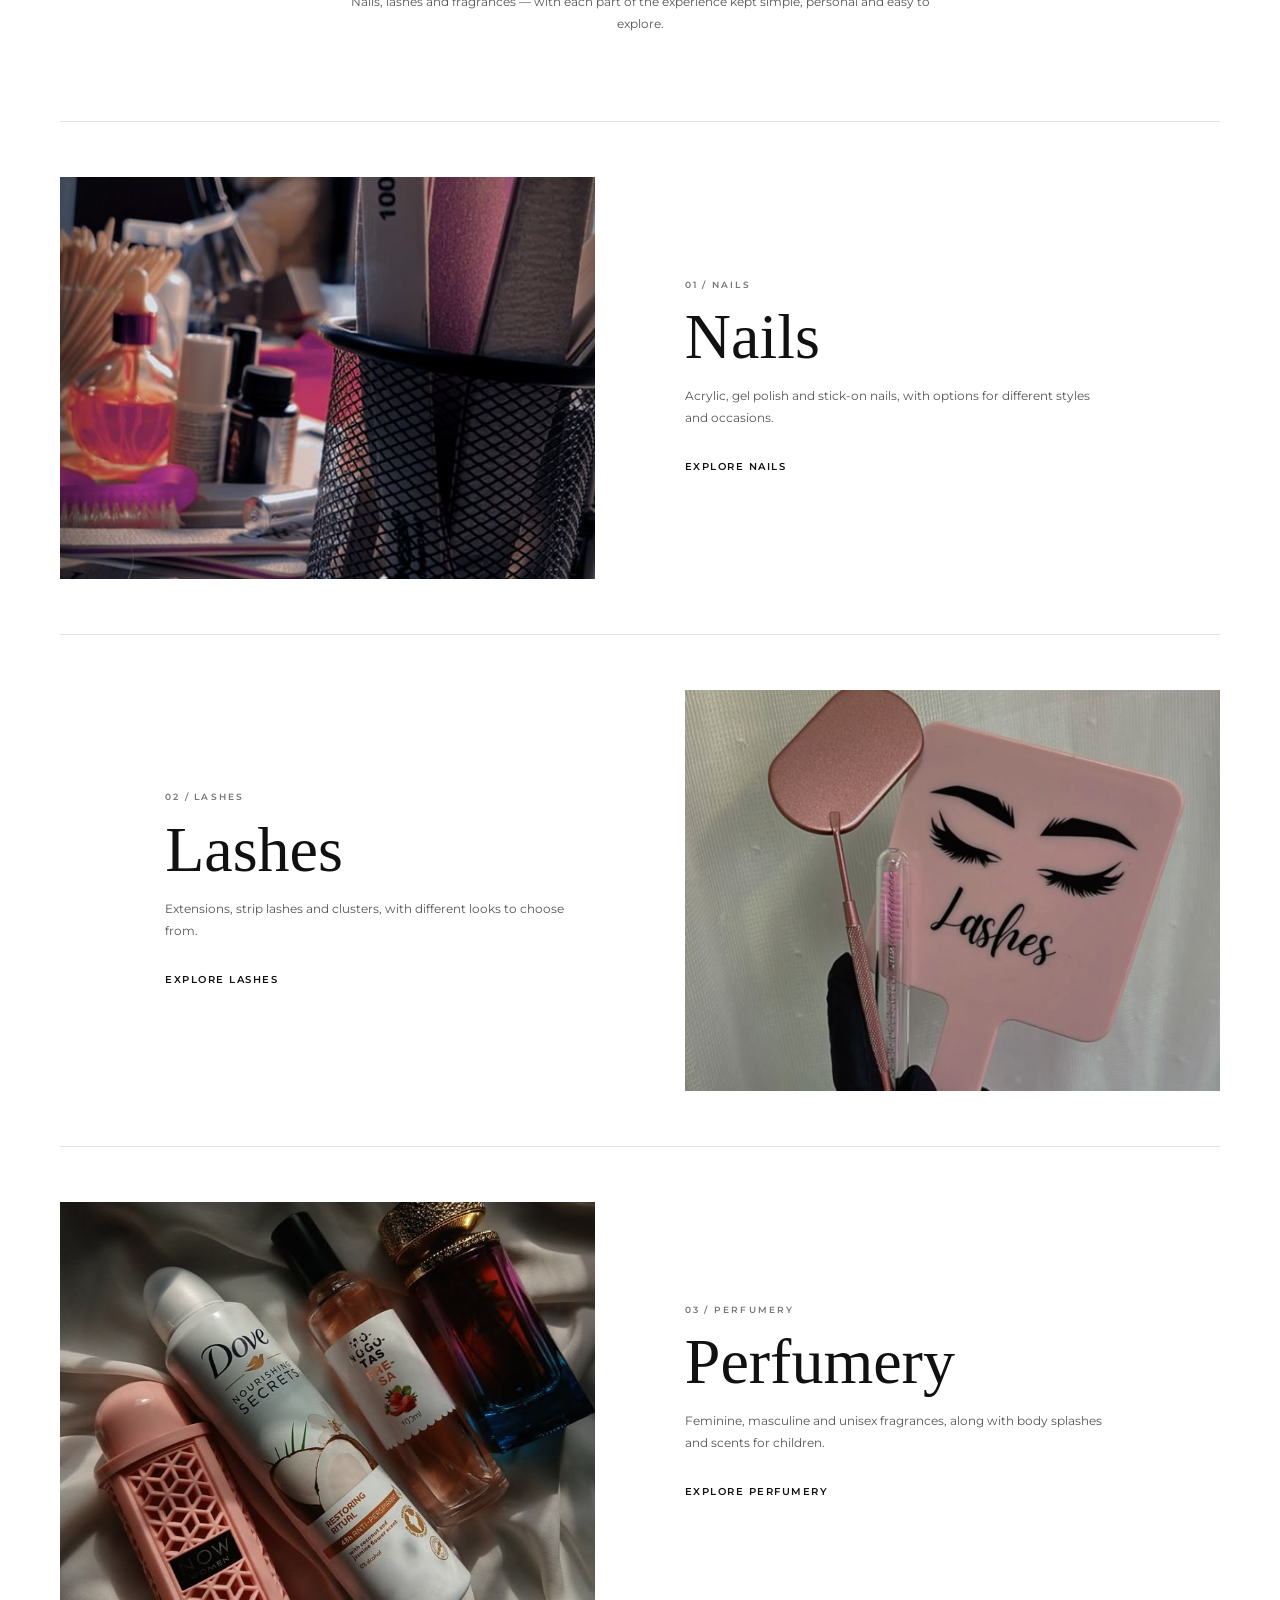
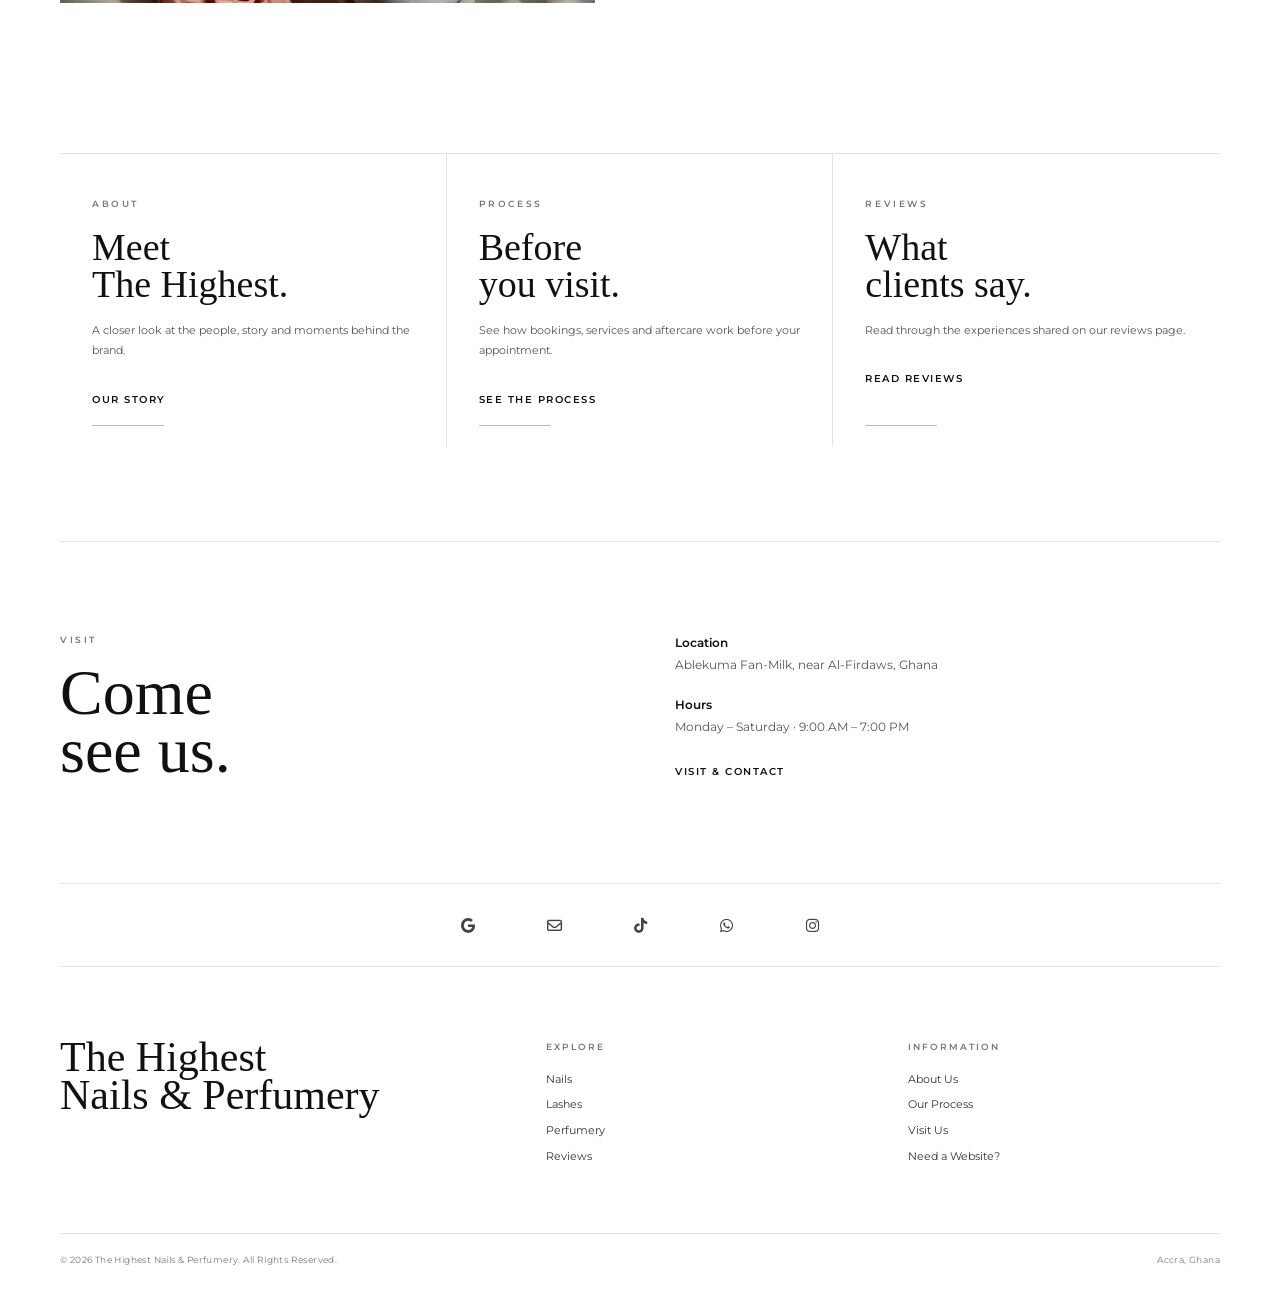
==== commit 17e684c5: "Fix image filename case in index.html Updated image source filename to use lowercase extension." ====
--- a/index.html
+++ b/index.html
@@ -109,7 +109,7 @@
 <section class="home-opening" id="opening" aria-label="The Highest introduction">
 
     <div class="home-opening-media" aria-hidden="true">
-        <img src="images/IMG_3796.JPG" alt="">
+        <img src="images/IMG_3796.jpg" alt="The Highest Nails & Perfumery">
     </div>
 
     <div class="home-opening-content">
--- a/style.css
+++ b/style.css
@@ -3551,3 +3551,77 @@
         margin-top: 9px;
     }
 }
+
+
+/* =====================================================
+   HOME — CURRENT POLISH
+   - Header blends into opening visual and scrolls away naturally.
+   - The secondary slider is image-led, with no text block above it.
+   - Desktop image sizing is intentionally restrained.
+   ===================================================== */
+
+body.home-page > header.is-scrolled {
+    position:absolute !important;
+    top:0 !important;
+    background:transparent !important;
+    color:#fff !important;
+    border-bottom-color:rgba(255,255,255,.22) !important;
+    box-shadow:none !important;
+    backdrop-filter:none !important;
+    -webkit-backdrop-filter:none !important;
+}
+
+body.home-page .hero {
+    width:min(1160px,calc(100% - 56px));
+    margin:0 auto;
+    padding:72px 0 78px;
+    display:block;
+    background:#fff;
+}
+
+body.home-page .hero-media-wrap {
+    width:min(620px,100%);
+    margin:0 auto;
+}
+
+body.home-page .hero-slider {
+    width:100%;
+    max-width:620px;
+    aspect-ratio:4 / 5;
+}
+
+body.home-page .slider-dots {
+    justify-content:center;
+}
+
+@media (min-width:901px) {
+    body.home-page .home-opening {
+        min-height:min(78vh,760px);
+    }
+
+    body.home-page .hero {
+        padding-top:82px;
+        padding-bottom:88px;
+    }
+
+    body.home-page .hero-media-wrap {
+        width:min(560px,62vw);
+    }
+
+    body.home-page .hero-slider {
+        max-width:560px;
+    }
+}
+
+@media (max-width:600px) {
+    body.home-page .hero {
+        width:100%;
+        padding:42px 18px 58px;
+    }
+
+    body.home-page .hero-media-wrap,
+    body.home-page .hero-slider {
+        width:100%;
+        max-width:none;
+    }
+}
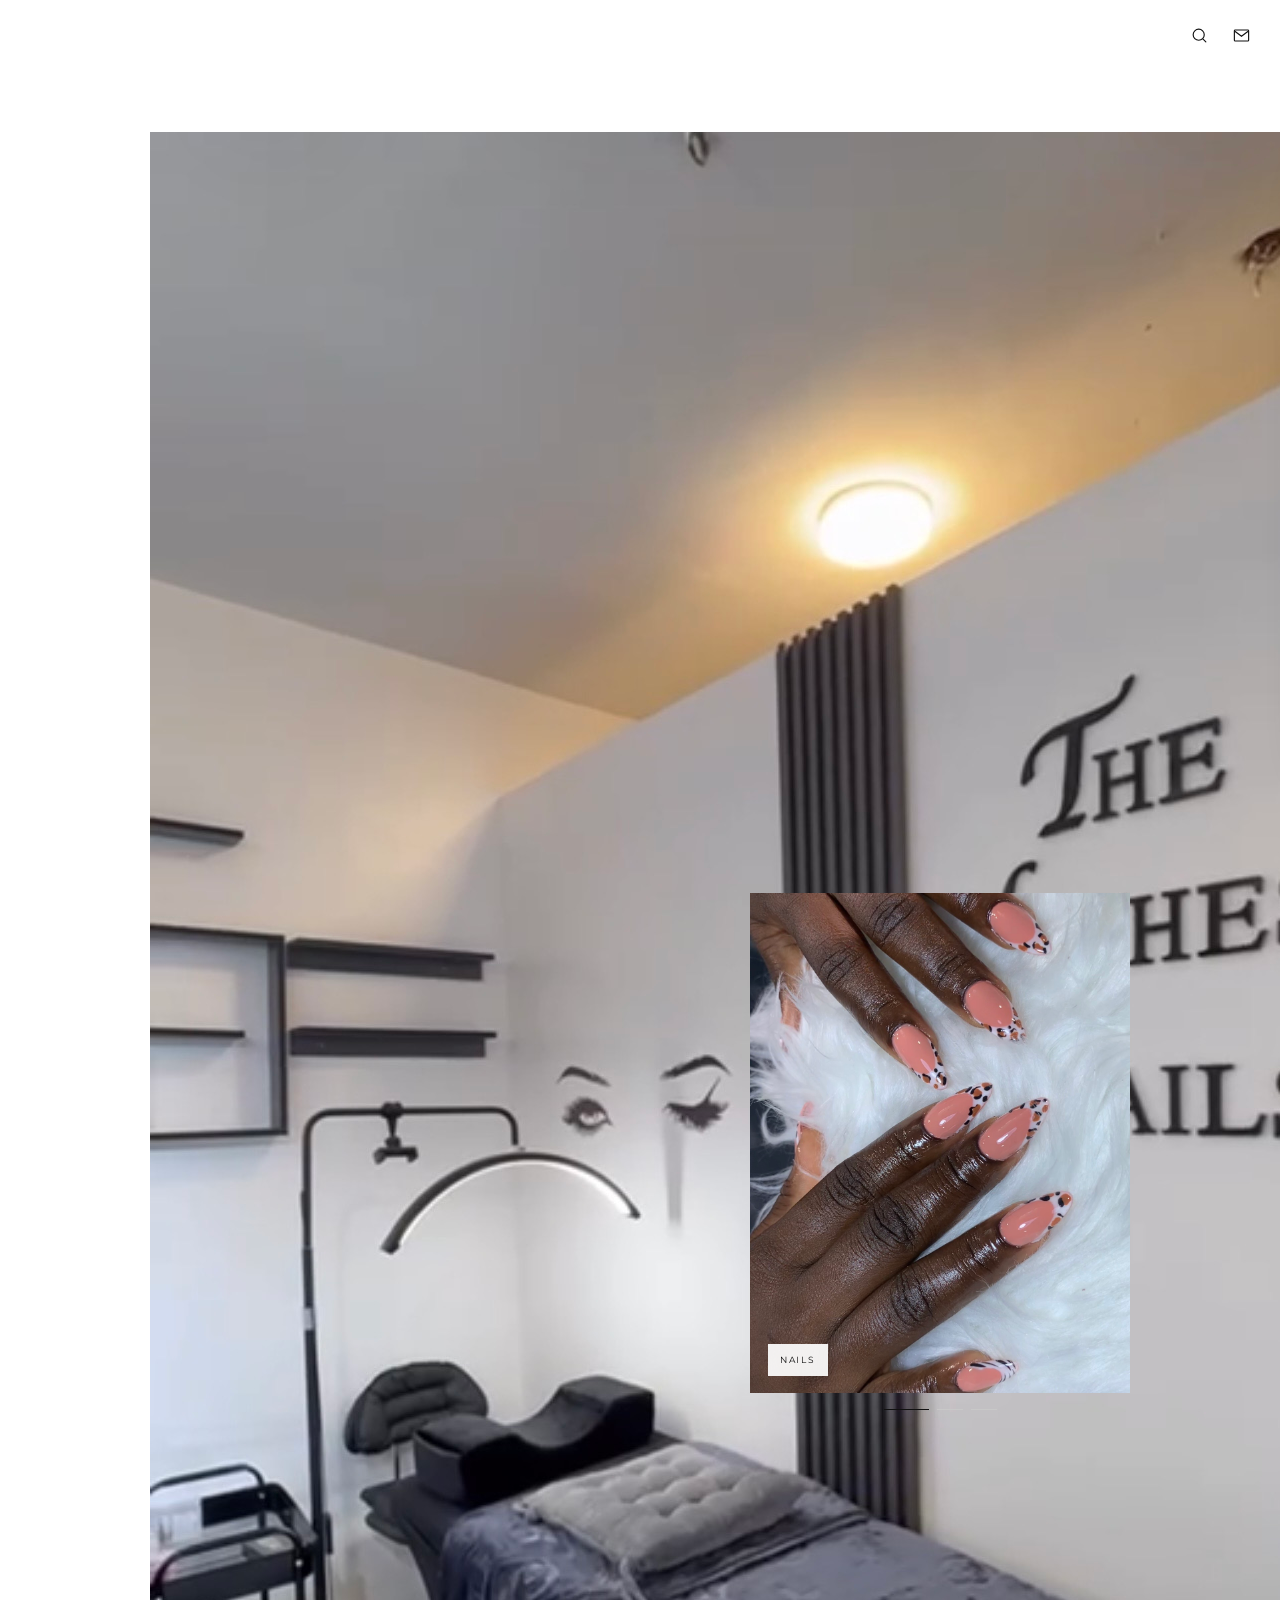
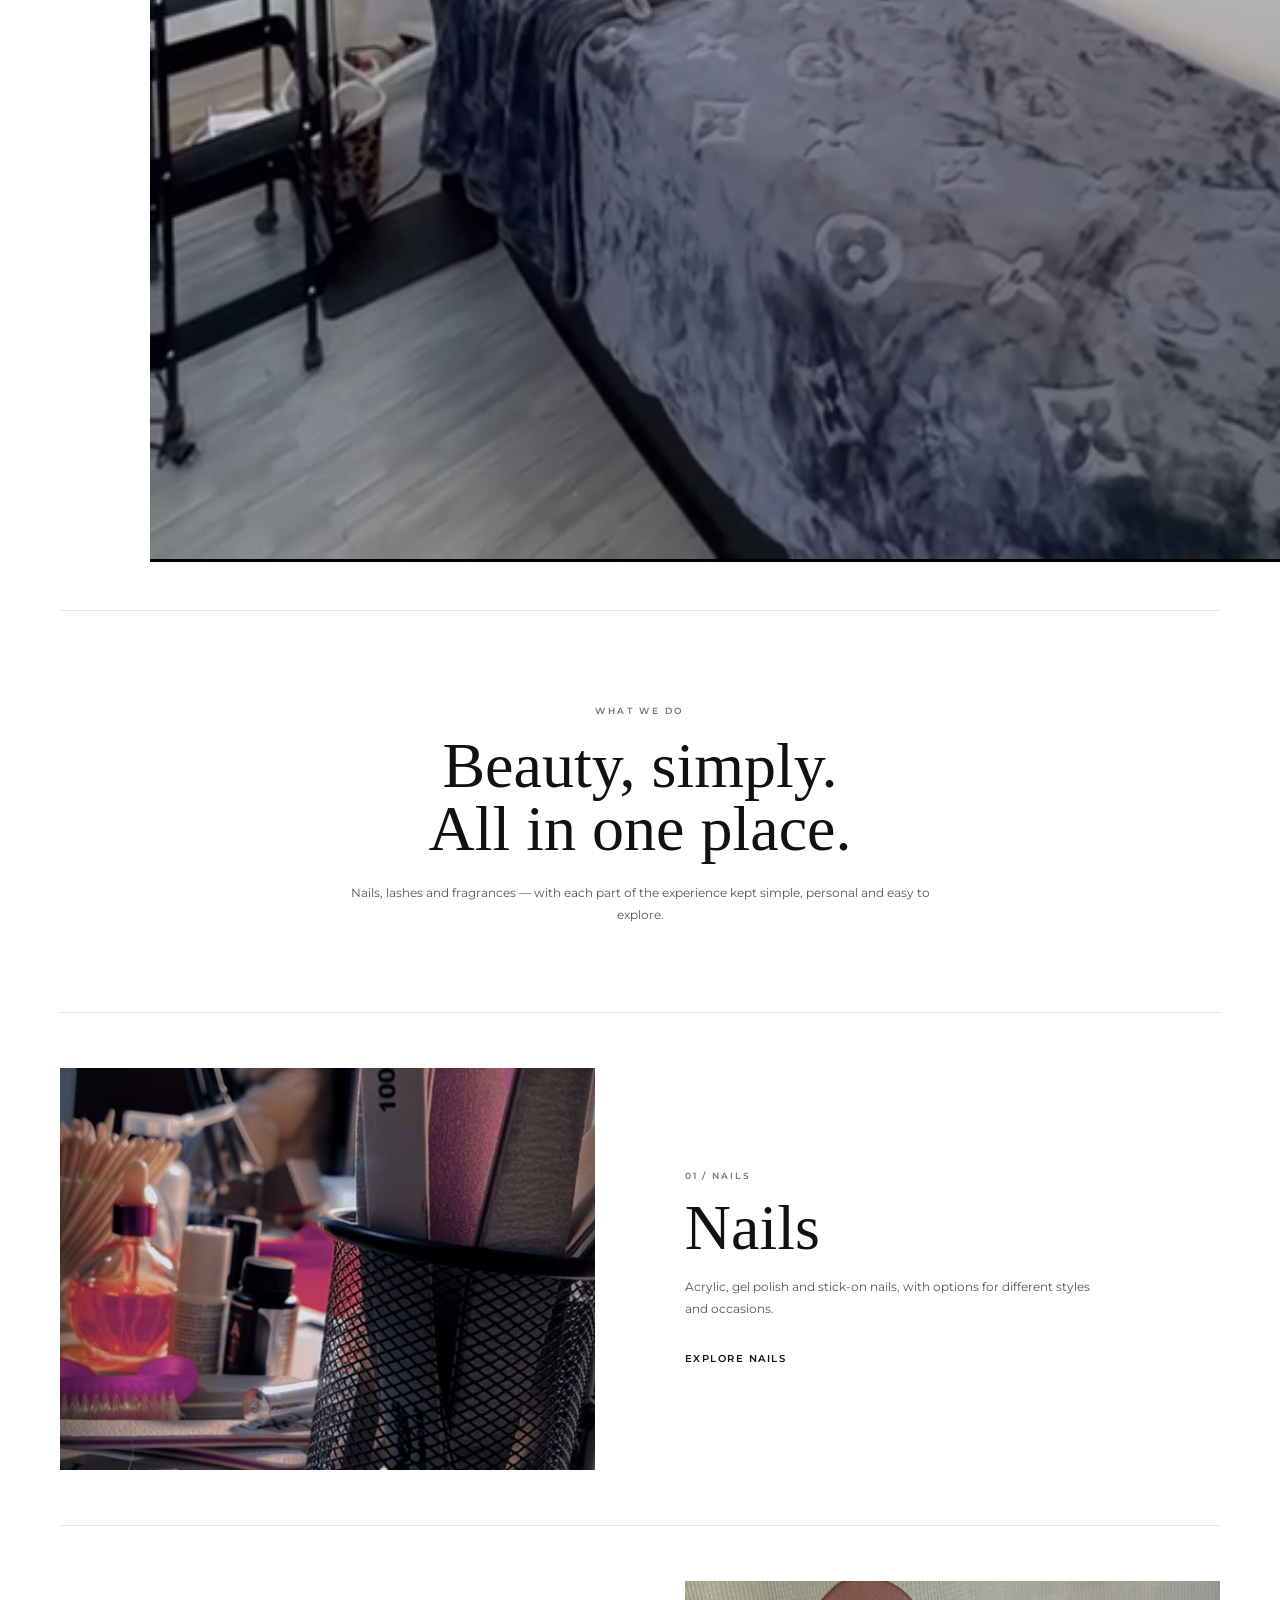
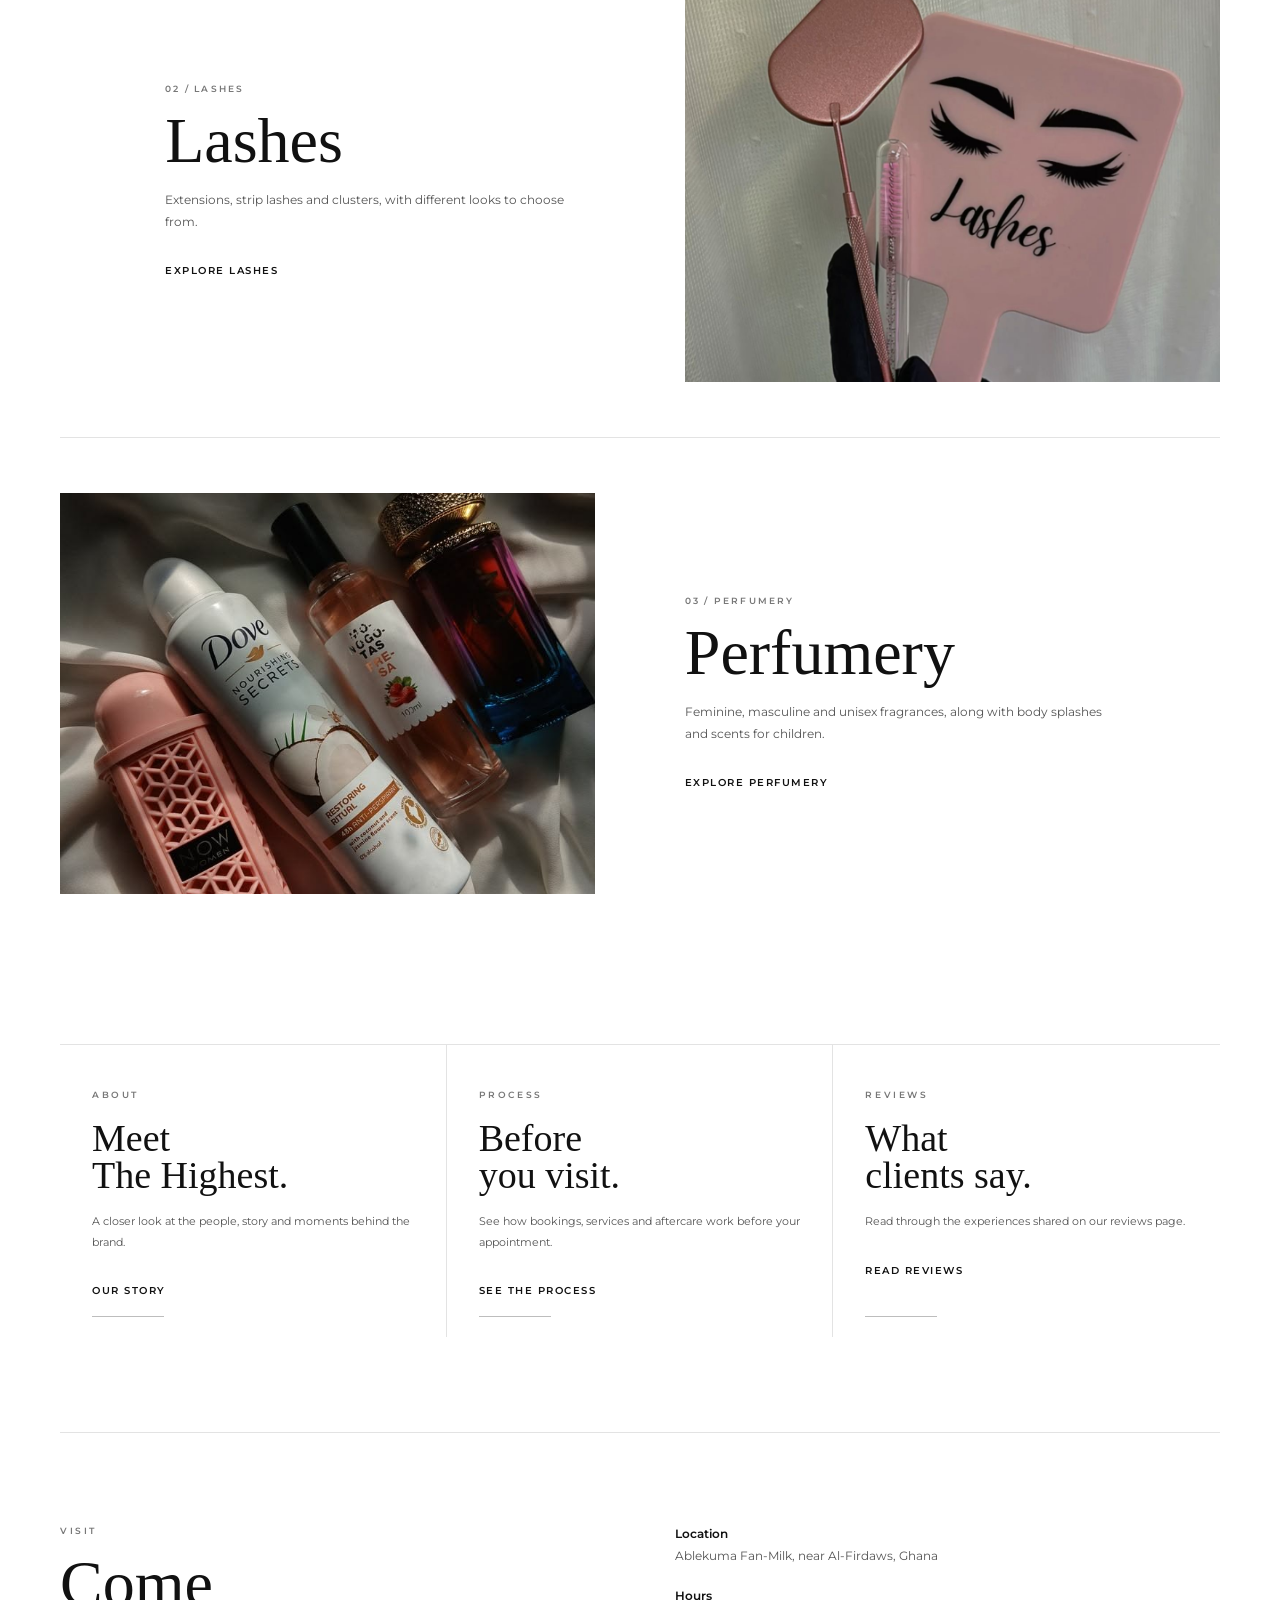
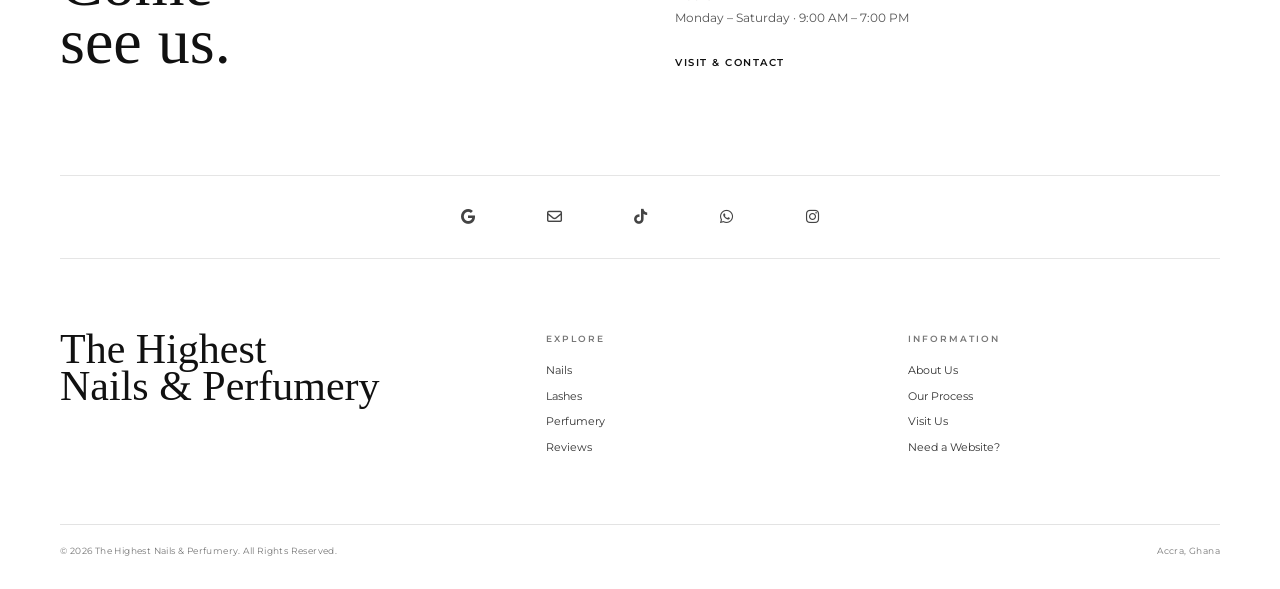
==== commit ac701d71: "Update index.html" ====
--- a/index.html
+++ b/index.html
@@ -122,6 +122,10 @@
 
 <section id="hero" class="hero">
 
+    <div class="hero-opening">
+        <img src="images/IMG_3796.jpg" alt="The Highest Nails & Perfumery">
+    </div>
+
     <div class="hero-media-wrap">
 
         <div class="hero-slider" id="heroSlider">
@@ -152,6 +156,7 @@
     </div>
 
 </section>
+
 
 <div class="section-divider"></div>
 
--- a/style.css
+++ b/style.css
@@ -3625,3 +3625,297 @@
         max-width:none;
     }
 }
+/* =========================================================
+   HOME — FINAL HEADER + OPENING IMAGE OVERRIDES
+   ========================================================= */
+
+/* ---------- HEADER: ALWAYS VISIBLE ---------- */
+
+body.home-page > header {
+    position: fixed !important;
+    top: 0;
+    left: 0;
+    width: 100%;
+    z-index: 10000;
+
+    min-height: 72px;
+    padding: 14px 28px;
+
+    display: grid;
+    grid-template-columns: 1fr auto 1fr;
+    align-items: center;
+
+    background: rgba(255, 255, 255, 0.92);
+    border-bottom: 1px solid rgba(0, 0, 0, 0.08);
+
+    backdrop-filter: blur(12px);
+    -webkit-backdrop-filter: blur(12px);
+
+    transition:
+        background-color .25s ease,
+        border-color .25s ease,
+        box-shadow .25s ease;
+}
+
+/* Keep the page content from hiding underneath the fixed header */
+body.home-page {
+    padding-top: 72px;
+}
+
+
+/* ---------- LOGO ---------- */
+
+body.home-page .brand {
+    justify-self: center;
+    display: flex;
+    align-items: center;
+    justify-content: center;
+
+    background: transparent !important;
+}
+
+body.home-page .logo {
+    display: block;
+
+    width: 56px;
+    height: auto;
+
+    background: transparent !important;
+    border: 0 !important;
+    box-shadow: none !important;
+
+    object-fit: contain;
+}
+
+
+/* ---------- HEADER BUTTONS ---------- */
+
+body.home-page .header-left,
+body.home-page .header-actions {
+    display: flex;
+    align-items: center;
+}
+
+body.home-page .header-left {
+    justify-self: start;
+}
+
+body.home-page .header-actions {
+    justify-self: end;
+    gap: 20px;
+}
+
+body.home-page .menu-btn,
+body.home-page .search-btn {
+    width: 22px;
+    height: 22px;
+
+    display: inline-flex;
+    align-items: center;
+    justify-content: center;
+
+    padding: 0;
+    margin: 0;
+
+    border: 0;
+    border-radius: 0;
+
+    background: transparent !important;
+    color: #111;
+
+    cursor: pointer;
+    text-decoration: none;
+}
+
+body.home-page .menu-mark {
+    width: 20px;
+    height: 11px;
+
+    display: flex;
+    flex-direction: column;
+    justify-content: space-between;
+}
+
+body.home-page .menu-mark span {
+    display: block;
+
+    width: 20px;
+    height: 1.2px;
+
+    background: currentColor;
+}
+
+body.home-page .search-btn svg {
+    width: 19px;
+    height: 19px;
+
+    display: block;
+
+    fill: none;
+    stroke: currentColor;
+    stroke-width: 1.45;
+    stroke-linecap: round;
+    stroke-linejoin: round;
+}
+
+
+/* ---------- OPENING IMAGE ---------- */
+
+/*
+   The important part:
+   DO NOT use object-fit: cover here.
+
+   "contain" keeps the entire photograph visible
+   instead of chopping off the sides/top/bottom.
+*/
+
+body.home-page .home-opening {
+    position: relative;
+
+    width: 100%;
+    min-height: 0;
+
+    margin: 0;
+    padding: 0;
+
+    overflow: hidden;
+
+    background: #f7f7f7;
+}
+
+body.home-page .home-opening-media {
+    width: 100%;
+    height: auto;
+
+    margin: 0;
+    padding: 0;
+
+    display: flex;
+    align-items: center;
+    justify-content: center;
+
+    overflow: hidden;
+}
+
+body.home-page .home-opening-media img {
+    display: block;
+
+    width: 100%;
+    height: auto;
+
+    max-width: none;
+
+    object-fit: contain;
+    object-position: center center;
+}
+
+
+/* Don't let the old opening text sit over the photograph */
+body.home-page .home-opening-content {
+    display: none !important;
+}
+
+
+/* ---------- SECONDARY NAILS / LASHES / PERFUMERY SLIDER ---------- */
+
+body.home-page #hero {
+    position: relative;
+    z-index: 1;
+
+    margin-top: 0;
+}
+
+body.home-page .hero-media-wrap {
+    width: 100%;
+}
+
+
+/* Desktop: give the slider breathing room */
+@media (min-width: 769px) {
+
+    body.home-page .hero-slider {
+        width: min(1160px, calc(100% - 56px));
+        margin: 0 auto;
+    }
+
+}
+
+
+/* Mobile: let the slider touch both edges */
+@media (max-width: 768px) {
+
+    body.home-page > header {
+        min-height: 66px;
+        padding: 12px 20px;
+    }
+
+    body.home-page {
+        padding-top: 66px;
+    }
+
+    body.home-page .logo {
+        width: 50px;
+    }
+
+    body.home-page .header-actions {
+        gap: 15px;
+    }
+
+    body.home-page .menu-btn,
+    body.home-page .search-btn {
+        width: 21px;
+        height: 21px;
+    }
+
+    body.home-page .menu-mark {
+        width: 19px;
+        height: 10px;
+    }
+
+    body.home-page .menu-mark span {
+        width: 19px;
+    }
+
+    body.home-page .search-btn svg {
+        width: 18px;
+        height: 18px;
+    }
+
+    body.home-page .hero-slider {
+        width: 100%;
+        margin: 0;
+    }
+
+    body.home-page .hero-media-wrap {
+        width: 100%;
+    }
+}
+
+
+/* ---------- REMOVE OLD SCROLL-STATE BEHAVIOUR ---------- */
+
+/*
+   The header no longer disappears or changes position
+   after the opening section.
+*/
+
+body.home-page > header.is-scrolled {
+    position: fixed !important;
+    top: 0;
+    left: 0;
+    background: rgba(255, 255, 255, 0.92);
+}
+
+
+/* ---------- CLEAN LOGO AREA ---------- */
+
+body.home-page .brand,
+body.home-page .logo,
+body.home-page .header-left,
+body.home-page .header-actions {
+    background-color: transparent !important;
+}
+
+body.home-page .logo {
+    mix-blend-mode: normal;
+}
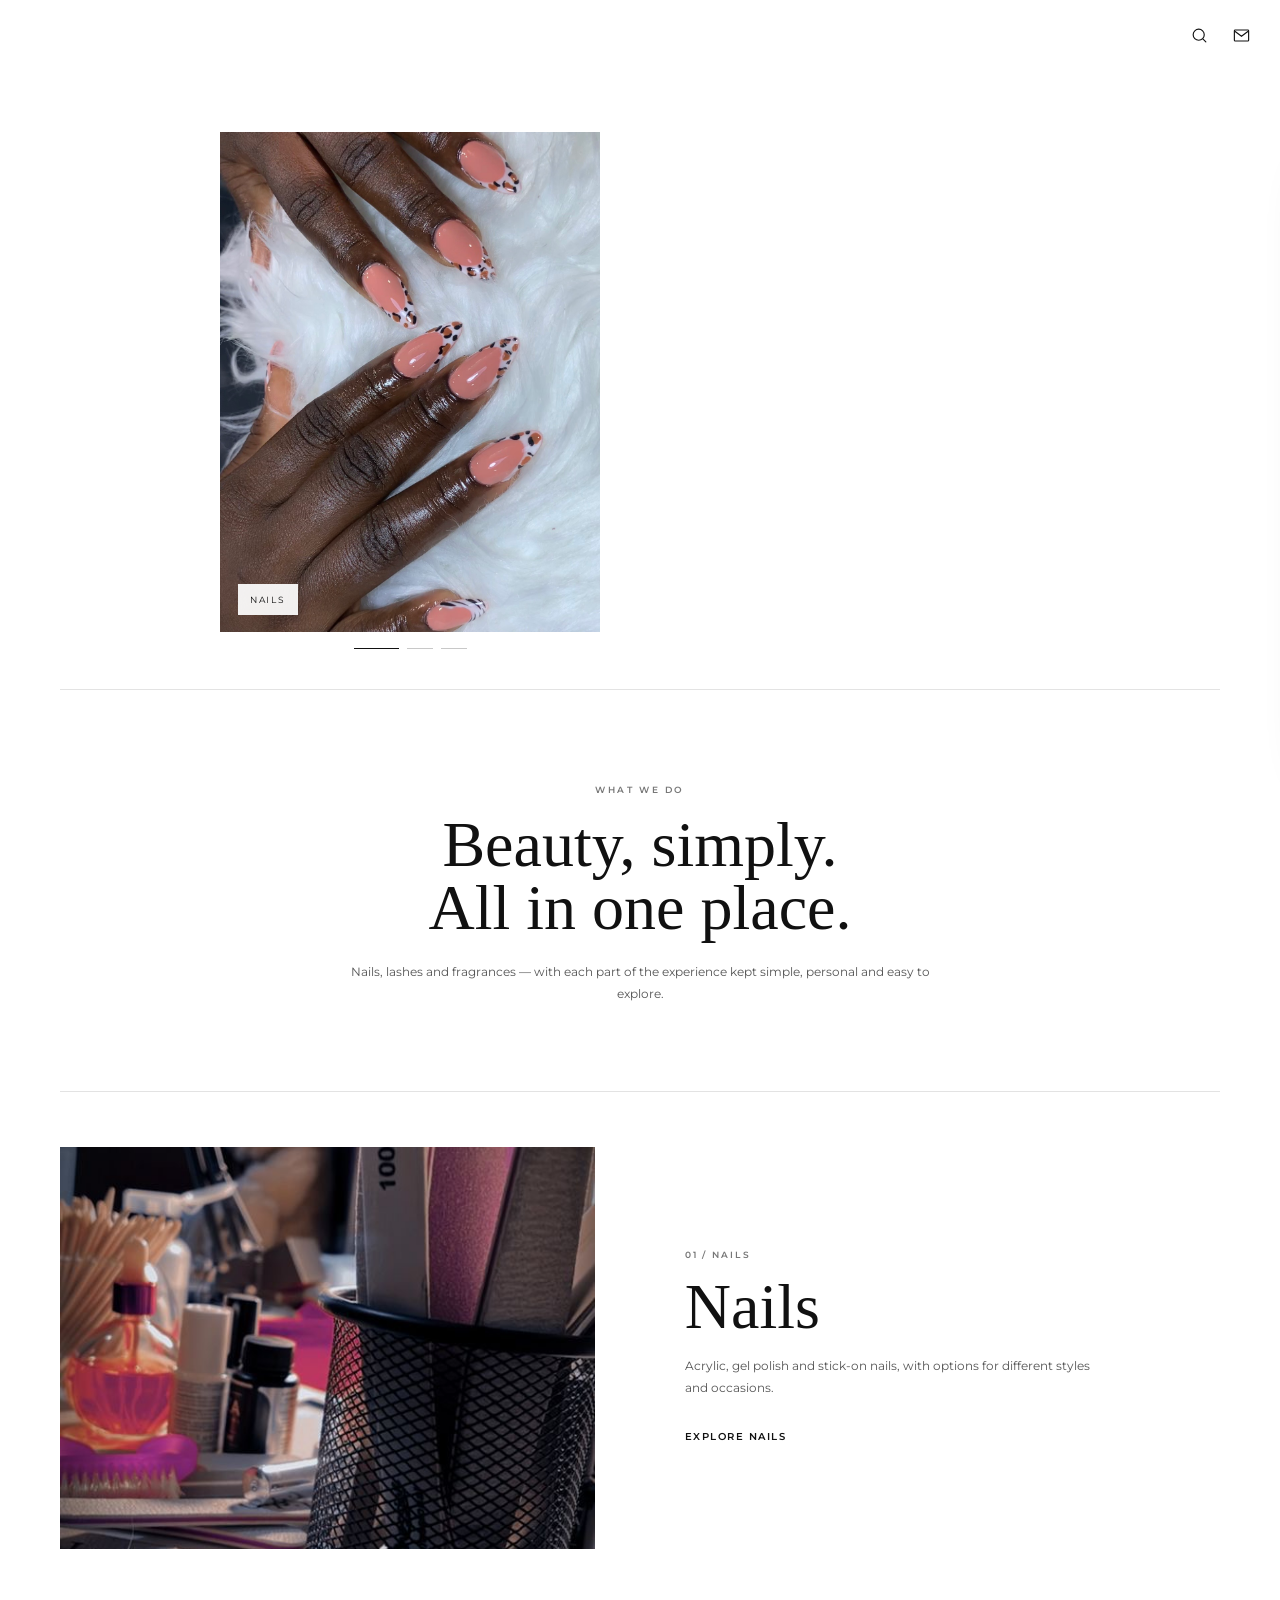
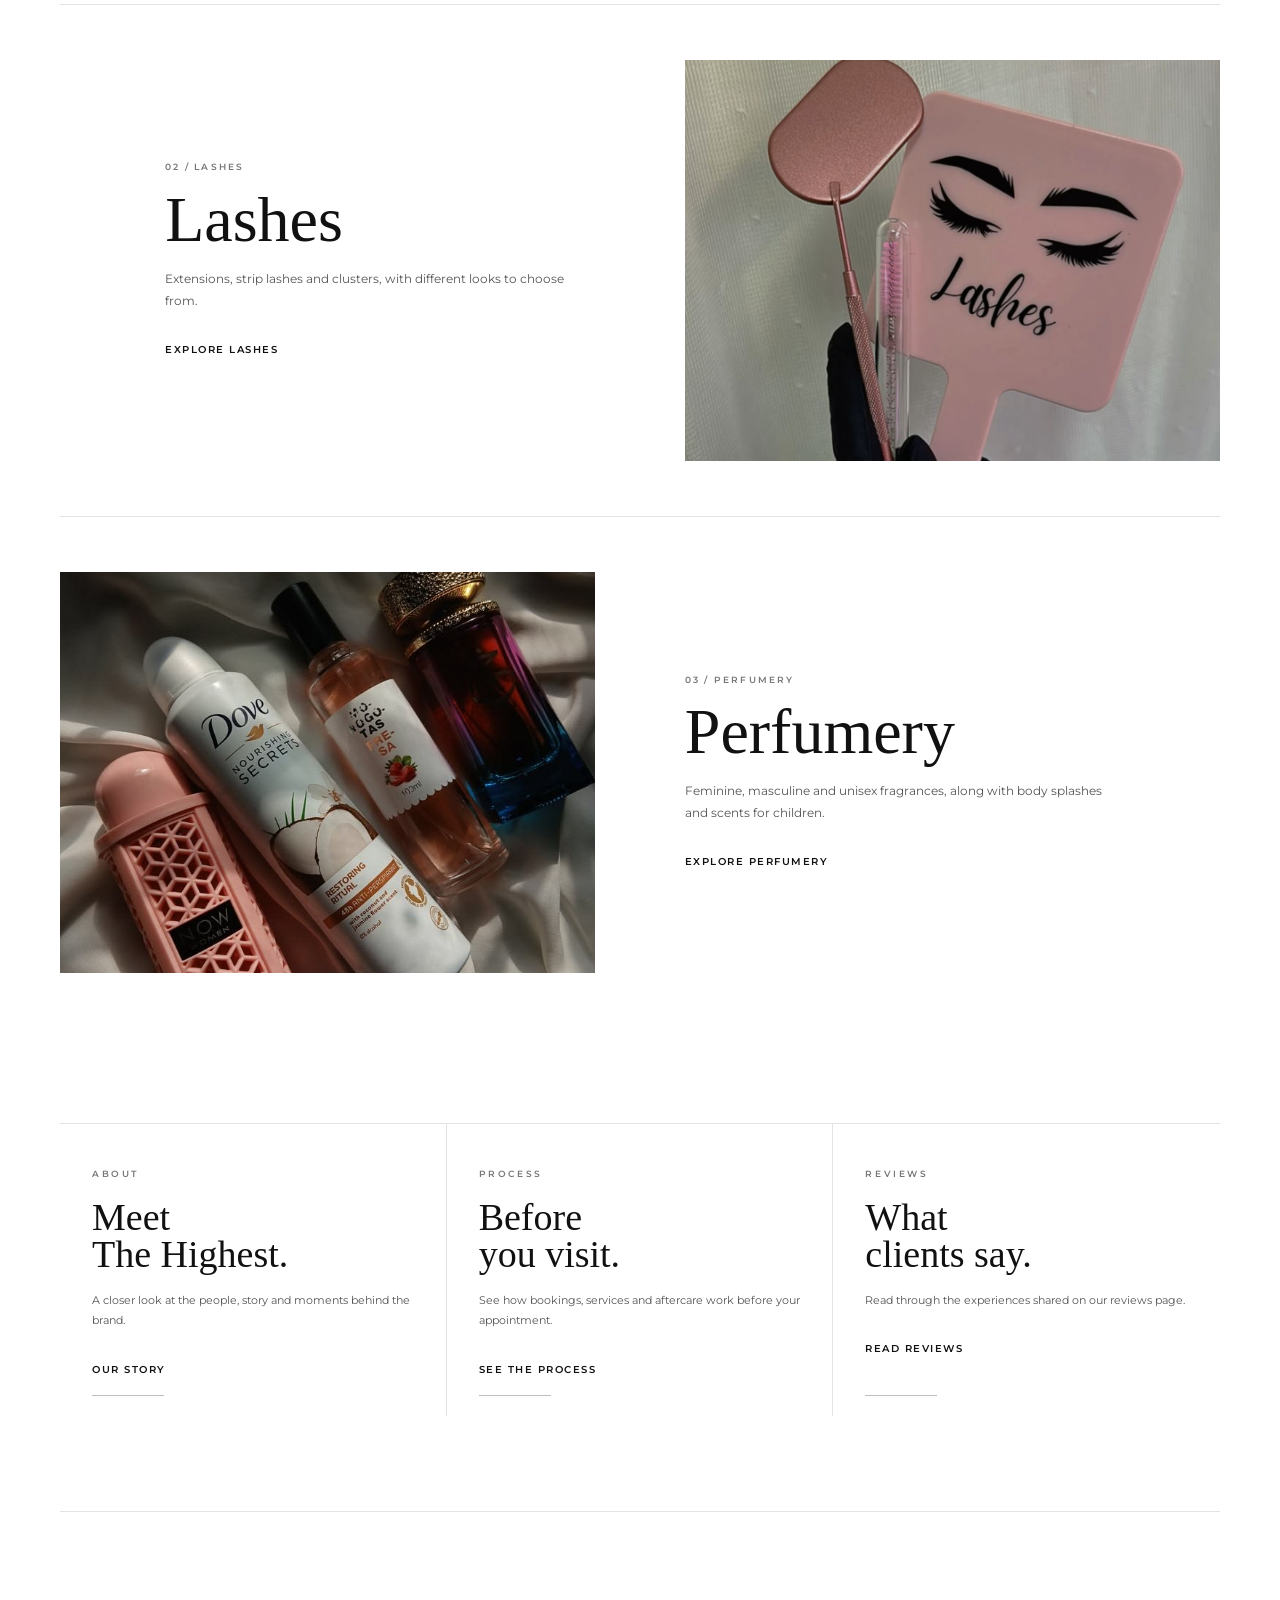
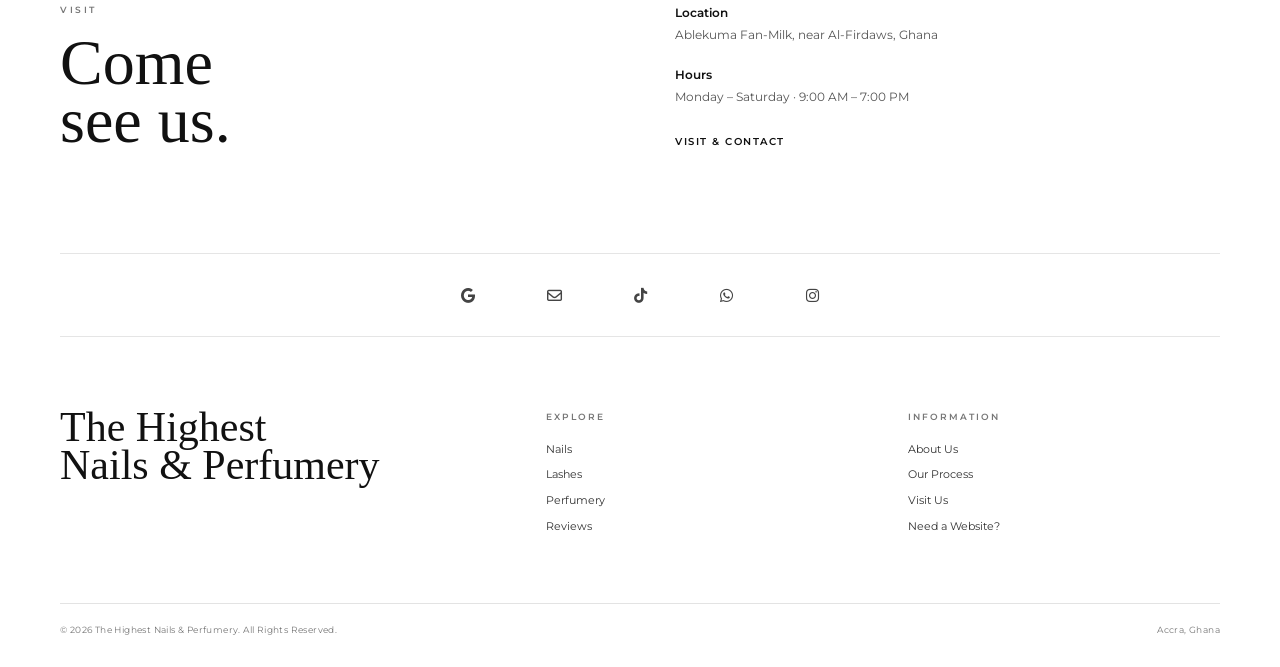
==== commit 1b4b1225: "Update brand display in index.html Removed logo image and added brand name span." ====
--- a/index.html
+++ b/index.html
@@ -37,8 +37,11 @@
     </div>
 
     <a href="index.html" class="brand" aria-label="The Highest Nails & Perfumery home">
-        <img src="images/logo.png.PNG" alt="The Highest Nails & Perfumery" class="logo">
-    </a>
+    <span class="brand-name">
+        <span>The Highest</span>
+        <small>Nails &amp; Perfumery</small>
+    </span>
+</a>
 
     <div class="header-actions">
 
@@ -122,10 +125,6 @@
 
 <section id="hero" class="hero">
 
-    <div class="hero-opening">
-        <img src="images/IMG_3796.jpg" alt="The Highest Nails & Perfumery">
-    </div>
-
     <div class="hero-media-wrap">
 
         <div class="hero-slider" id="heroSlider">
--- a/style.css
+++ b/style.css
@@ -3919,3 +3919,42 @@
 body.home-page .logo {
     mix-blend-mode: normal;
 }
+/* =====================================================
+   HOME — OPENING HERO IMAGE
+   ===================================================== */
+
+body.home-page .hero-opening {
+    width: min(520px, 100%);
+    aspect-ratio: 4 / 5;
+    margin: 0 auto;
+    overflow: hidden;
+    background: #f4f4f4;
+}
+
+body.home-page .hero-opening img {
+    width: 100%;
+    height: 100%;
+    display: block;
+    object-fit: cover;
+    object-position: center;
+}
+
+/* Keep the opening image controlled on desktop */
+@media (min-width: 901px) {
+    body.home-page .hero-opening {
+        width: min(520px, 46vw);
+        max-height: 620px;
+    }
+
+    body.home-page .hero-opening img {
+        max-height: 620px;
+    }
+}
+
+/* Mobile */
+@media (max-width: 900px) {
+    body.home-page .hero-opening {
+        width: min(430px, calc(100vw - 44px));
+        aspect-ratio: 4 / 5;
+    }
+}
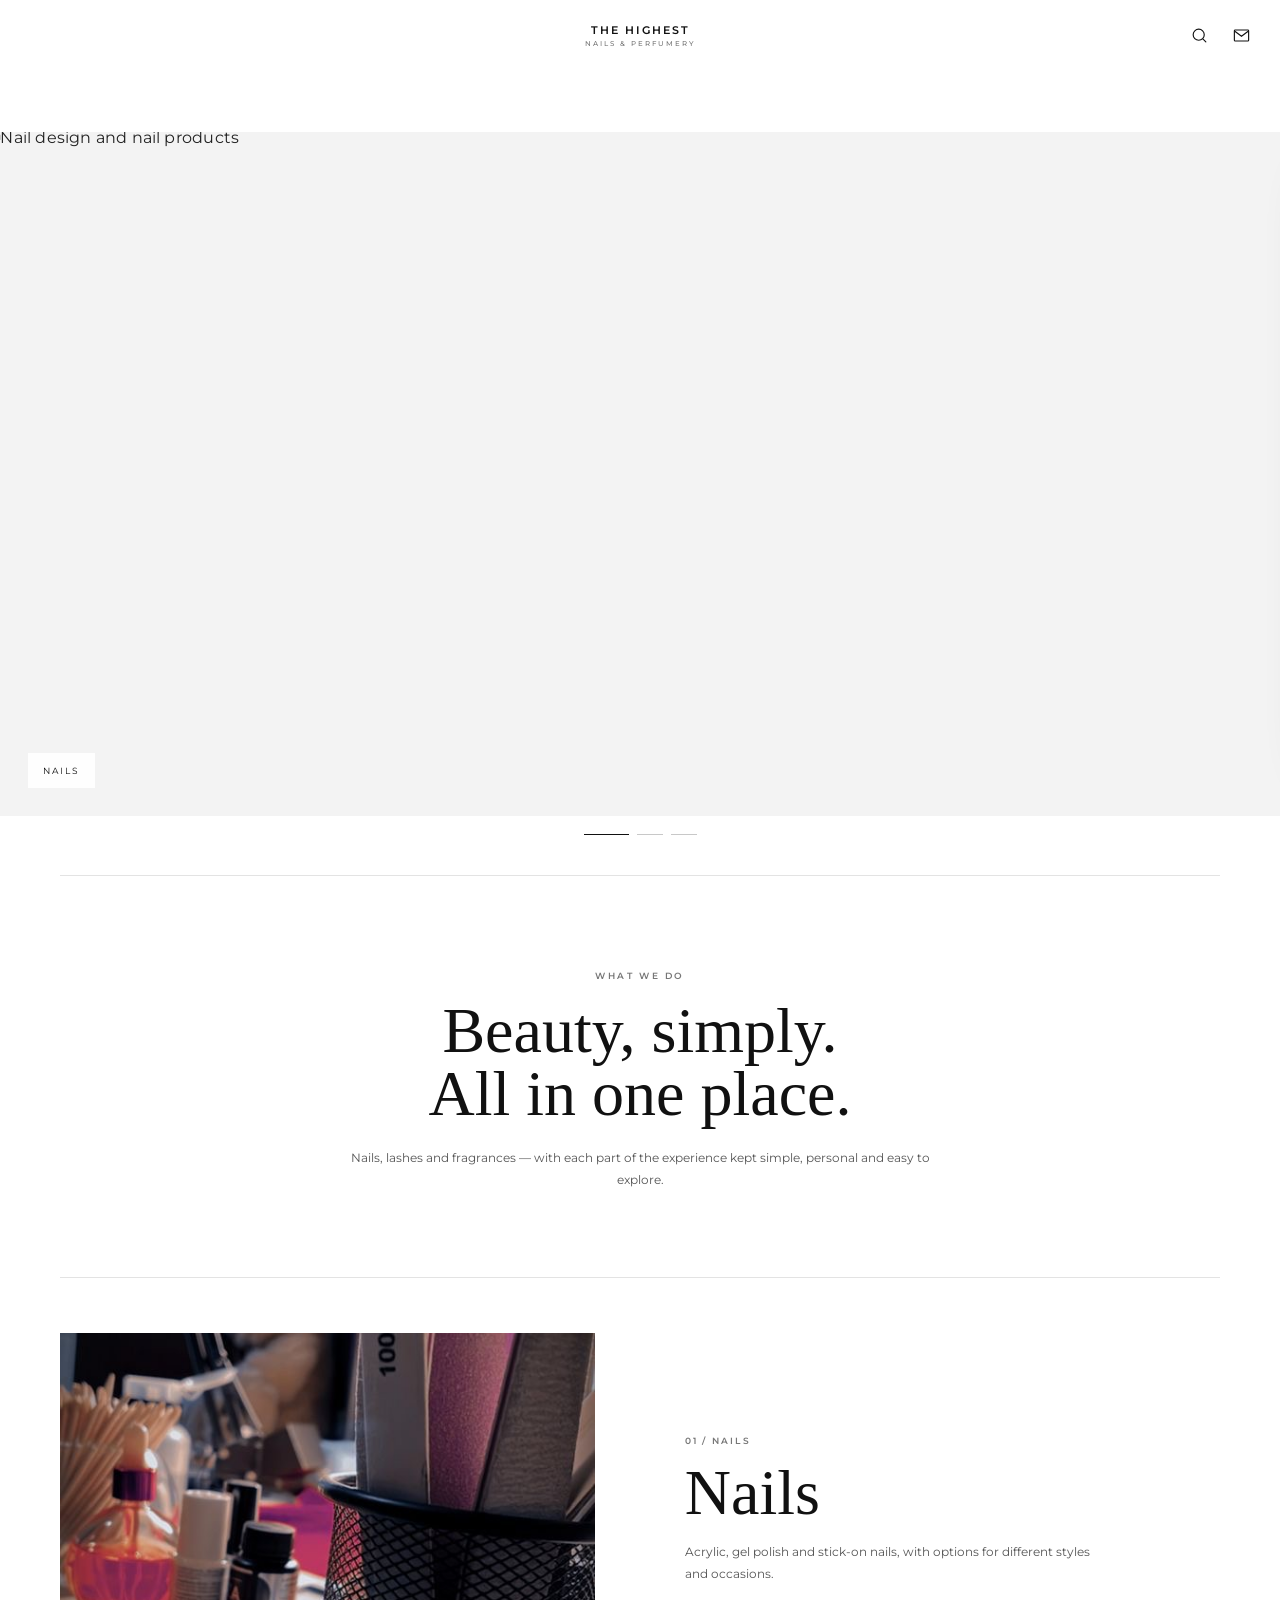
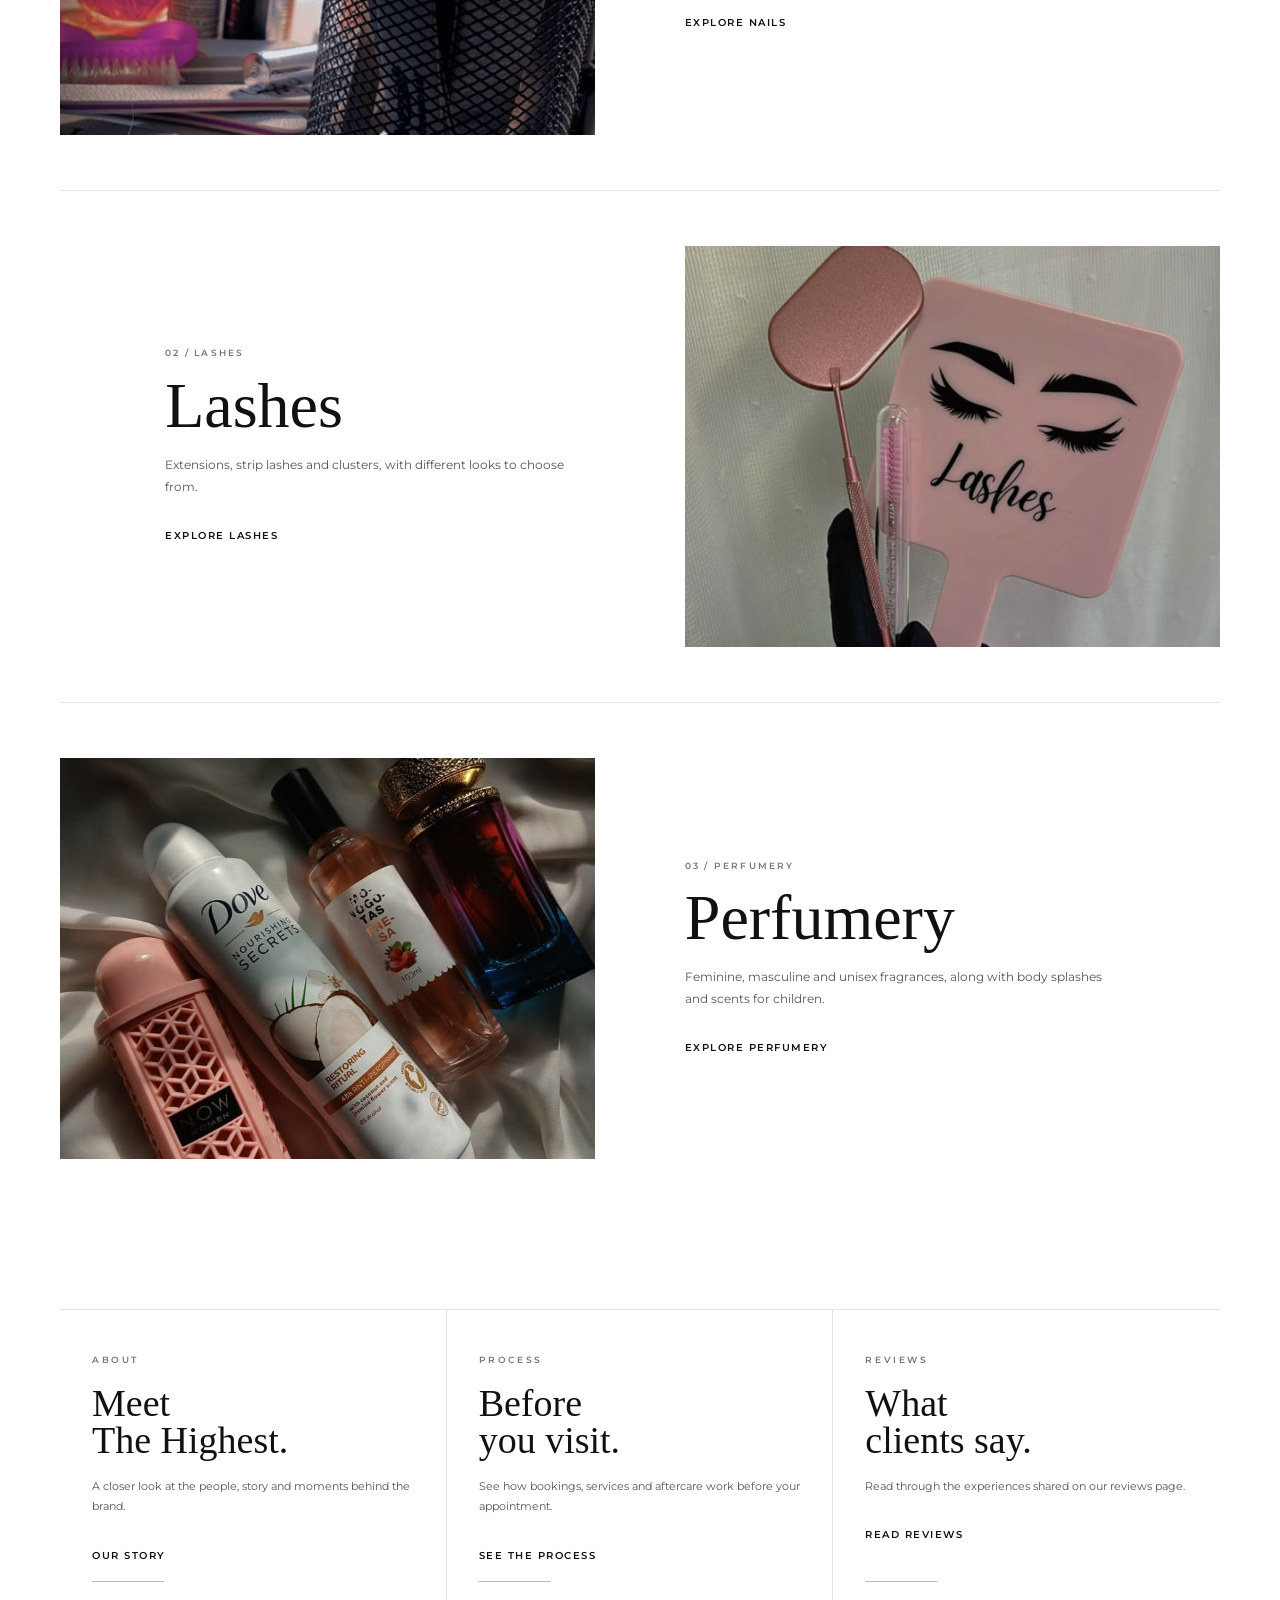
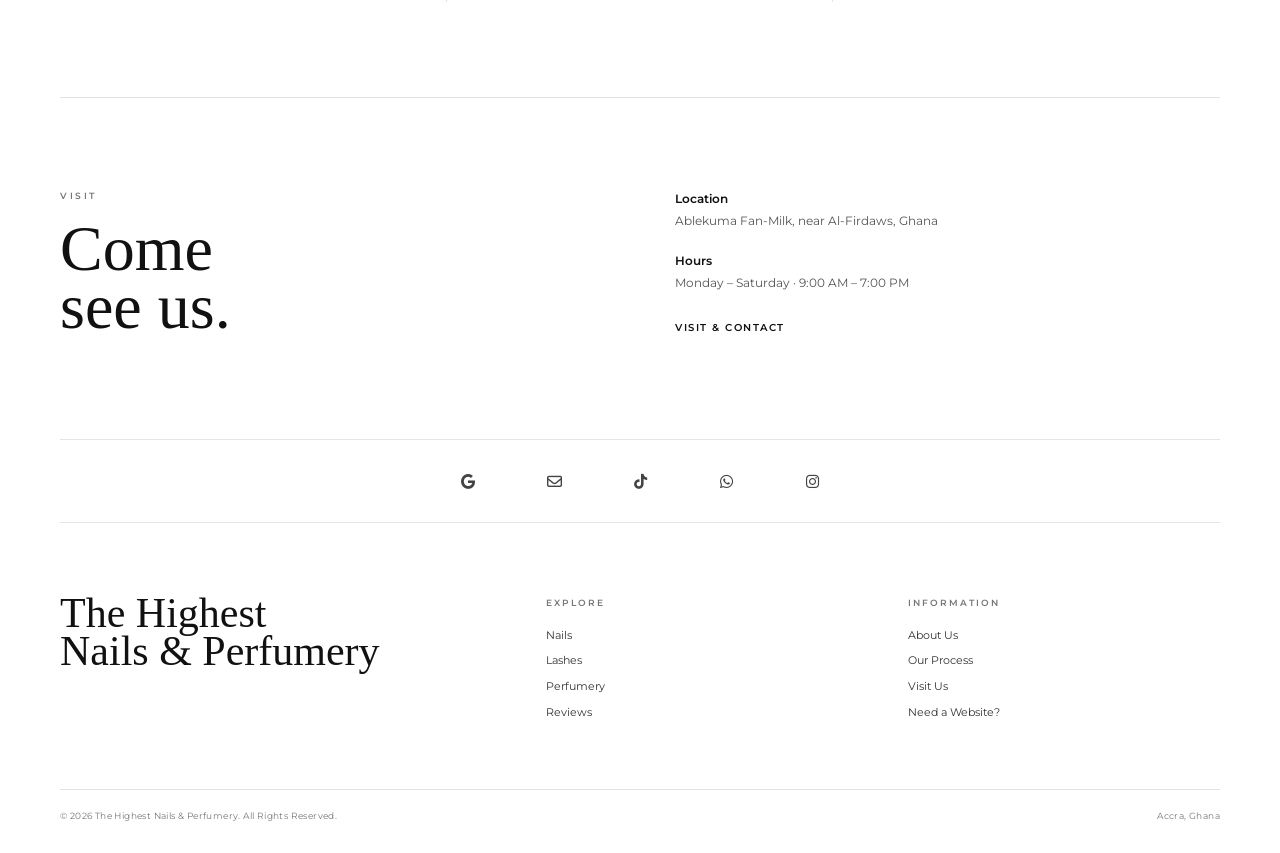
==== commit f3d3299c: "Update image source in hero slider" ====
--- a/index.html
+++ b/index.html
@@ -130,7 +130,7 @@
         <div class="hero-slider" id="heroSlider">
 
             <div class="slide active">
-                <img src="images/IMG_2906.jpeg" alt="Nail design and nail products">
+                <img src="images/IMG_5239.JPEG" alt="Nail design and nail products">
                 <span class="slide-caption">Nails</span>
             </div>
 
--- a/style.css
+++ b/style.css
@@ -2230,36 +2230,30 @@
 
 @media (min-width: 769px) {
 
-    .hero {
-        width: min(1100px, calc(100% - 60px)) !important;
-        margin-left: auto !important;
-        margin-right: auto !important;
-
-        display: grid !important;
-        grid-template-columns: minmax(0, 1fr) 380px !important;
-
-        align-items: center !important;
-        justify-content: center !important;
-
-        gap: 70px !important;
+    body.home-page .hero {
+        width: 100% !important;
+        max-width: none !important;
+        margin-left: 0 !important;
+        margin-right: 0 !important;
+
+        display: block !important;
 
         padding-left: 0 !important;
         padding-right: 0 !important;
     }
 
-    .hero-content {
+    body.home-page .hero-media-wrap {
         width: 100% !important;
-        max-width: 560px !important;
         margin: 0 !important;
     }
 
-    .hero-slider {
-        width: 380px !important;
-        height: 500px !important;
-
-        margin: 0 auto !important;
-
-        justify-self: center !important;
+    body.home-page .hero-slider {
+        width: 100% !important;
+        max-width: none !important;
+        height: min(76vh, 760px) !important;
+        min-height: 520px !important;
+
+        margin: 0 !important;
     }
 
 }
@@ -3958,3 +3952,187 @@
         aspect-ratio: 4 / 5;
     }
 }
+/* =====================================================
+   HOME — FINAL HERO + TEXT BRAND
+   ===================================================== */
+
+/* ---------- TEXT BRAND ---------- */
+
+body.home-page .brand {
+    text-decoration: none;
+    color: #111;
+    text-align: center;
+    line-height: 1;
+}
+
+body.home-page .brand-name {
+    display: flex;
+    flex-direction: column;
+    align-items: center;
+    gap: 4px;
+    white-space: nowrap;
+}
+
+body.home-page .brand-name > span {
+    font-family: "Montserrat", sans-serif;
+    font-size: 11px;
+    font-weight: 600;
+    letter-spacing: 2px;
+    text-transform: uppercase;
+}
+
+body.home-page .brand-name small {
+    font-family: "Montserrat", sans-serif;
+    font-size: 7px;
+    font-weight: 500;
+    letter-spacing: 2px;
+    text-transform: uppercase;
+    color: #777;
+}
+
+/* ---------- HERO ---------- */
+
+body.home-page .hero {
+    width: min(1280px, calc(100% - 64px));
+    margin: 0 auto;
+    padding: 42px 0 62px;
+    display: block;
+    background: #fff;
+}
+
+body.home-page .hero-media-wrap {
+    width: 100%;
+    margin: 0 auto;
+}
+
+body.home-page .hero-slider {
+    position: relative;
+    width: 100%;
+    height: min(76vh, 760px);
+    min-height: 520px;
+    aspect-ratio: auto;
+    overflow: hidden;
+    background: #f3f3f3;
+}
+
+body.home-page .slide {
+    position: absolute;
+    inset: 0;
+    width: 100%;
+    height: 100%;
+    opacity: 0;
+    visibility: hidden;
+    transition: opacity .9s ease;
+}
+
+body.home-page .slide.active {
+    opacity: 1;
+    visibility: visible;
+}
+
+body.home-page .slide img {
+    width: 100%;
+    height: 100%;
+    display: block;
+    object-fit: cover;
+    object-position: center;
+}
+
+body.home-page .slide-caption {
+    position: absolute;
+    left: 28px;
+    bottom: 28px;
+    padding: 10px 15px;
+    background: rgba(255,255,255,.92);
+    font-family: "Montserrat", sans-serif;
+    font-size: 9px;
+    letter-spacing: 2px;
+    text-transform: uppercase;
+    color: #111;
+}
+
+body.home-page .slider-dots {
+    display: flex;
+    justify-content: center;
+    align-items: center;
+    gap: 8px;
+    margin: 18px 0 0;
+}
+
+body.home-page .dot {
+    width: 26px;
+    height: 1px;
+    padding: 0;
+    border: 0;
+    background: #c8c8c8;
+}
+
+body.home-page .dot.active {
+    width: 45px;
+    background: #111;
+}
+
+/* ---------- MOBILE ---------- */
+
+@media (max-width: 600px) {
+
+    body.home-page .brand-name > span {
+        font-size: 9px;
+        letter-spacing: 1.6px;
+    }
+
+    body.home-page .brand-name small {
+        font-size: 6px;
+        letter-spacing: 1.5px;
+    }
+
+    body.home-page .hero {
+        width: calc(100% - 32px);
+        padding: 28px 0 48px;
+    }
+
+    body.home-page .hero-slider {
+        width: 100%;
+        height: auto;
+        min-height: 0;
+        aspect-ratio: 4 / 5;
+    }
+
+    body.home-page .slide-caption {
+        left: 16px;
+        bottom: 16px;
+        padding: 8px 12px;
+        font-size: 8px;
+        letter-spacing: 1.6px;
+    }
+
+    body.home-page .slider-dots {
+        margin-top: 14px;
+    }
+}
+/* DESKTOP — FULL WIDTH HERO */
+
+@media (min-width: 901px) {
+    body.home-page .hero {
+        width: 100%;
+    }
+
+    body.home-page .hero-media-wrap {
+        width: 100%;
+    }
+
+    body.home-page .hero-slider {
+        width: 100%;
+    }
+}
+/* DESKTOP — DARK MENU TEXT */
+
+@media (min-width: 901px) {
+    body.home-page .side-menu a {
+        color: #111 !important;
+    }
+
+    body.home-page .side-menu a:hover {
+        color: #555 !important;
+    }
+}
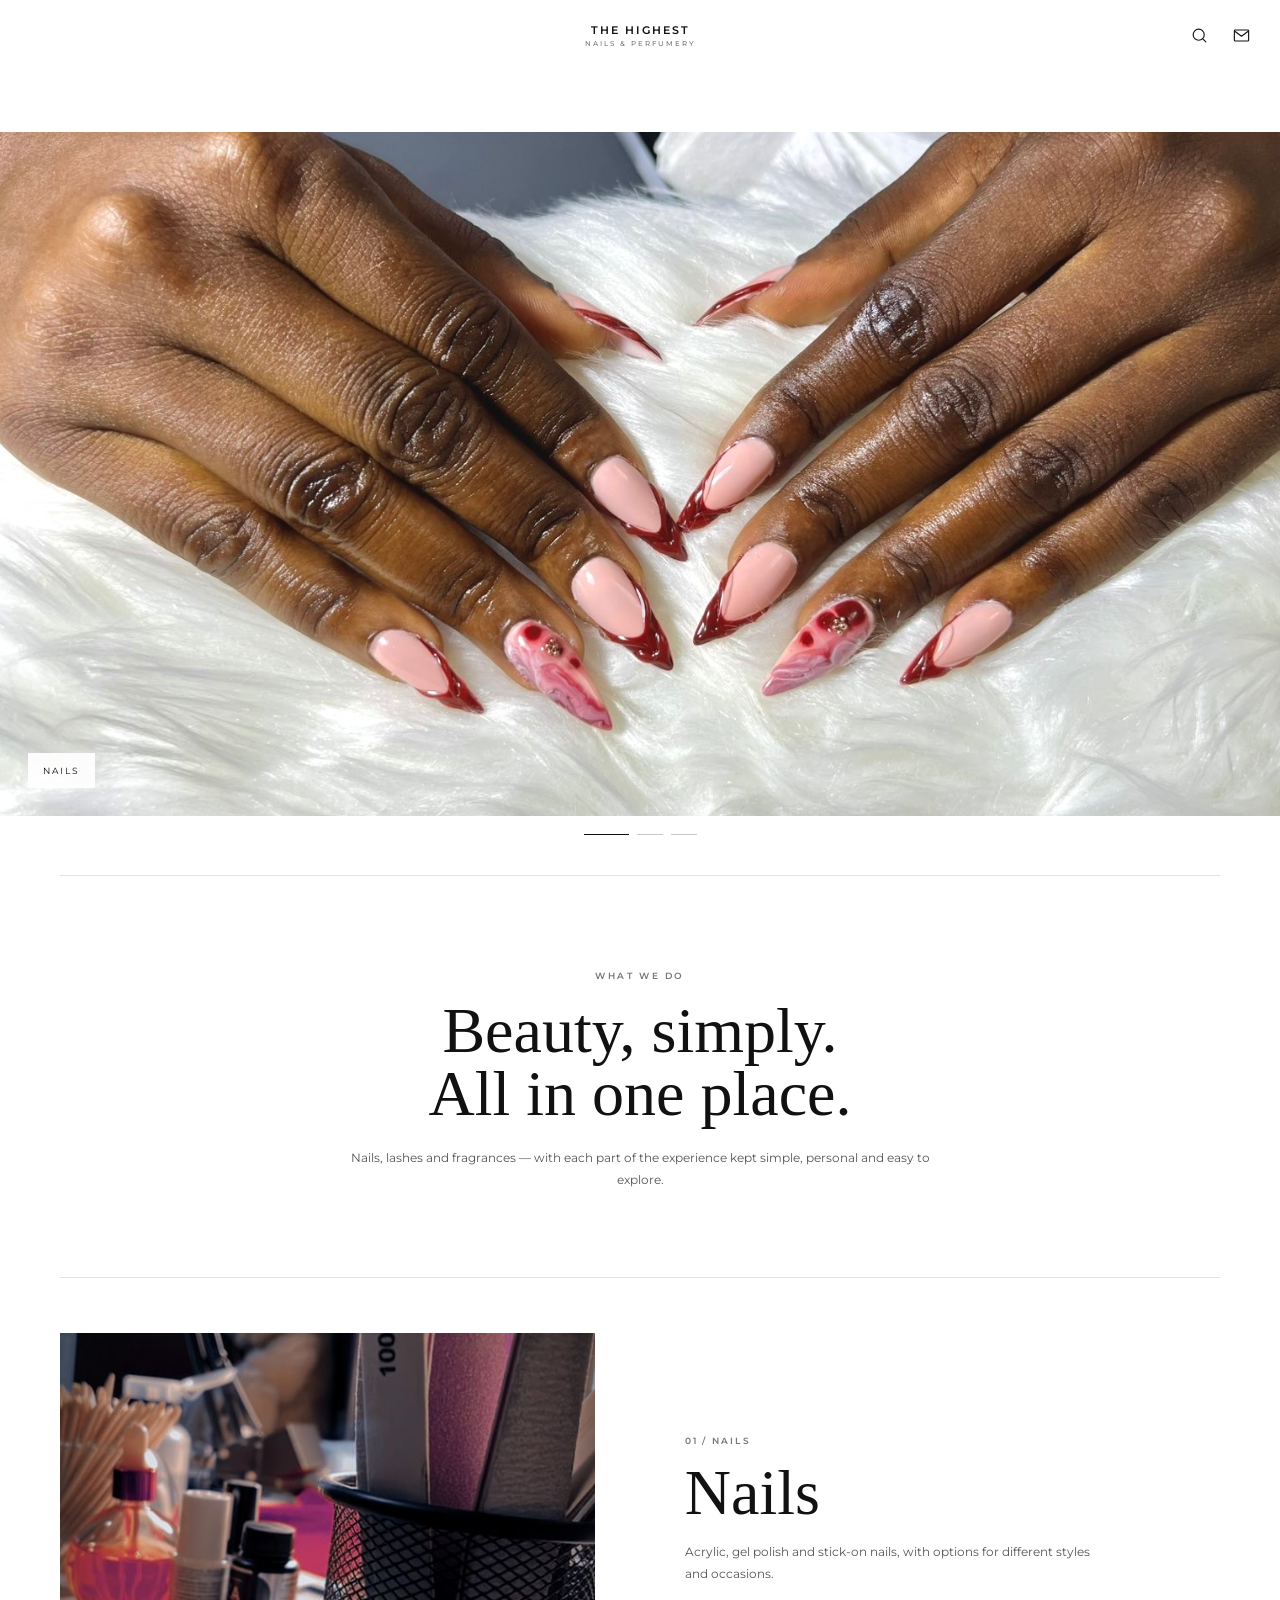
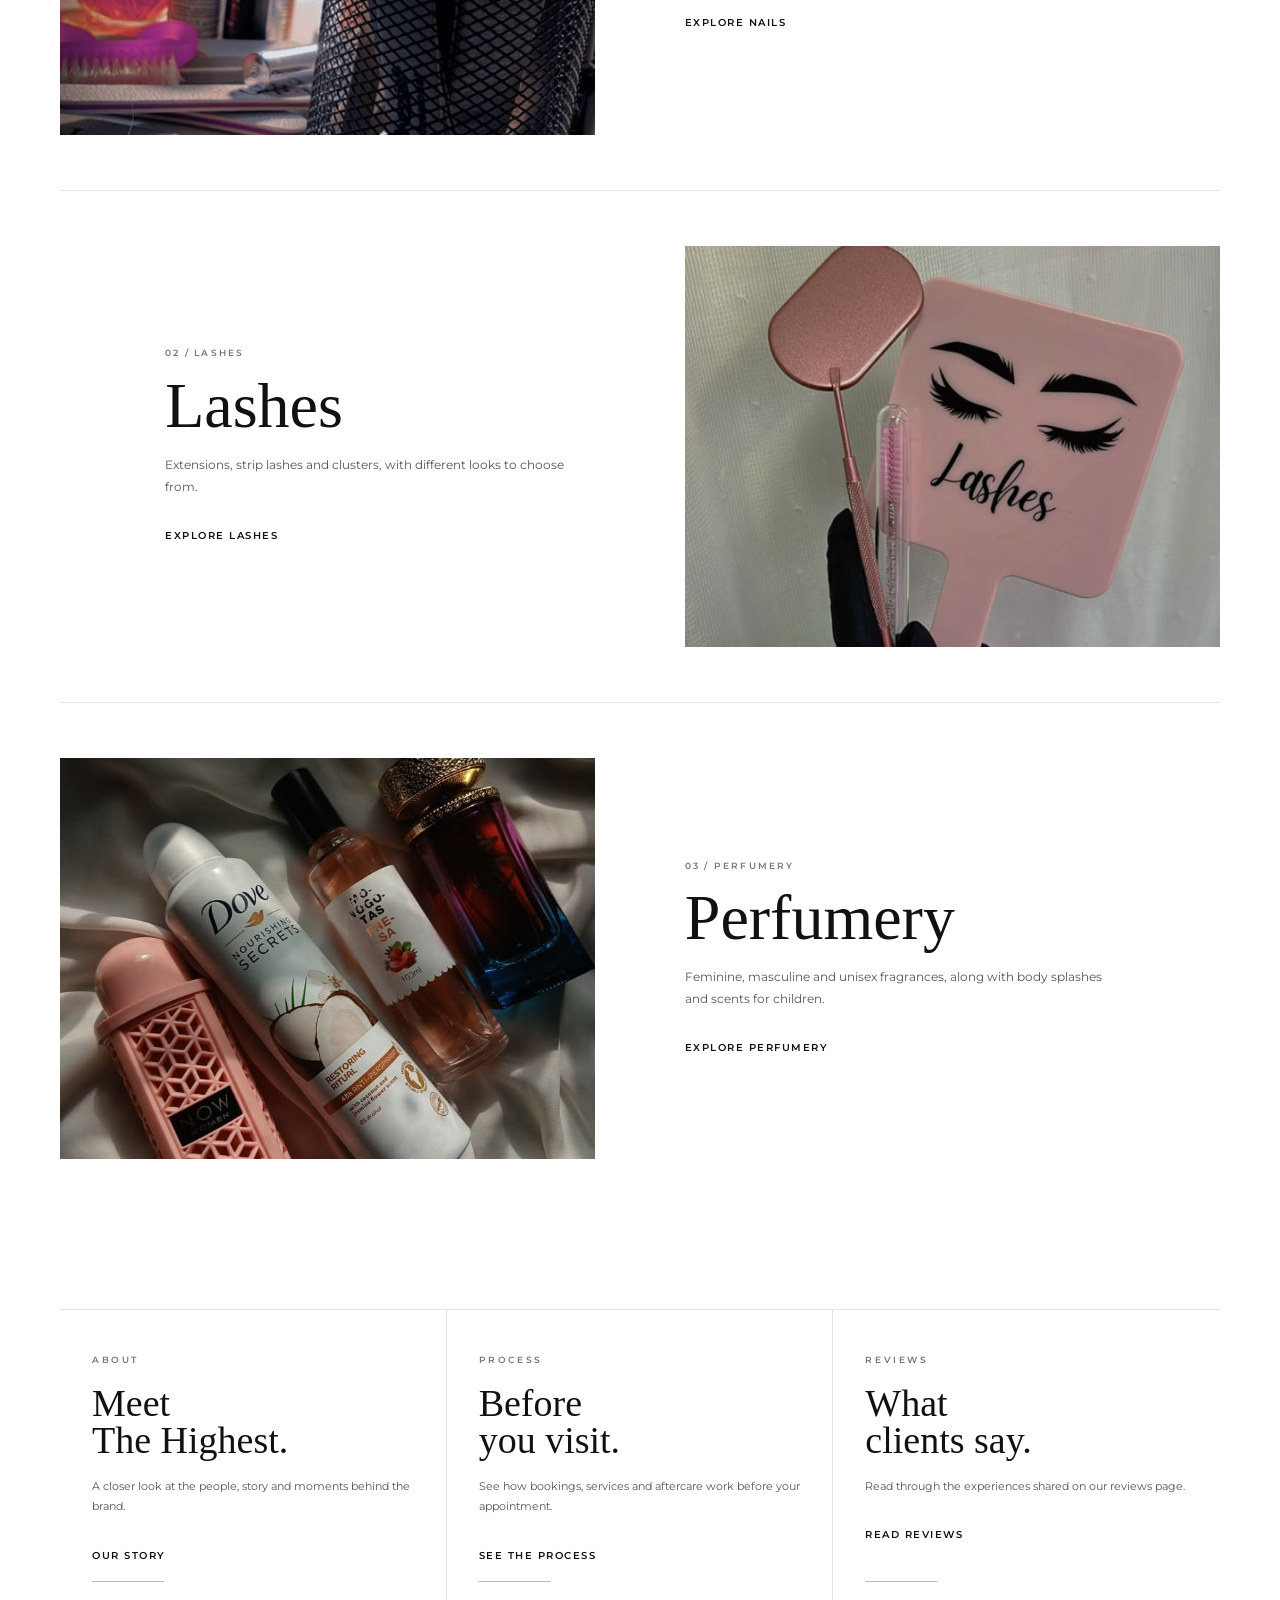
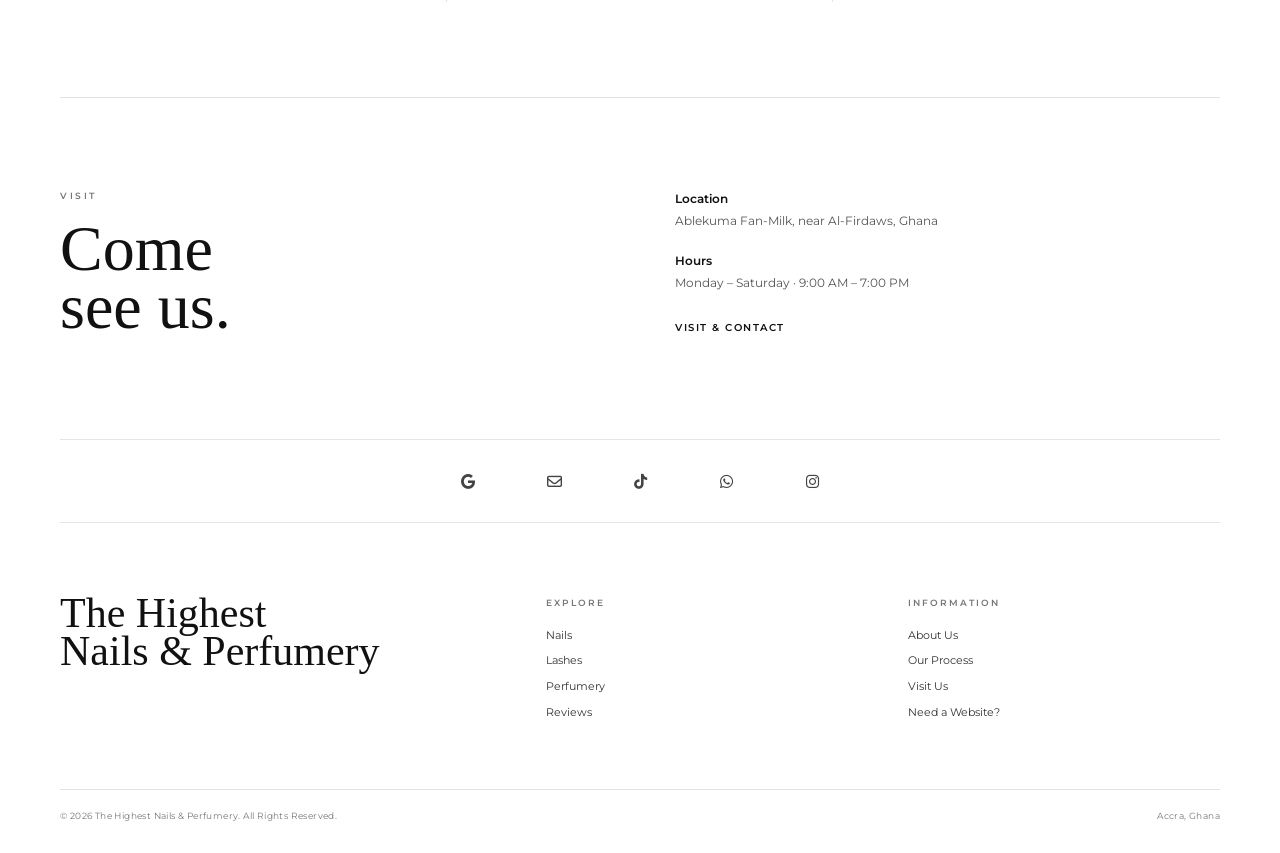
==== commit cc6d965b: "Fix image file extension from JPEG to JPG" ====
--- a/index.html
+++ b/index.html
@@ -130,7 +130,7 @@
         <div class="hero-slider" id="heroSlider">
 
             <div class="slide active">
-                <img src="images/IMG_5239.JPEG" alt="Nail design and nail products">
+                <img src="images/IMG_5239.JPG" alt="Nail design and nail products">
                 <span class="slide-caption">Nails</span>
             </div>
 
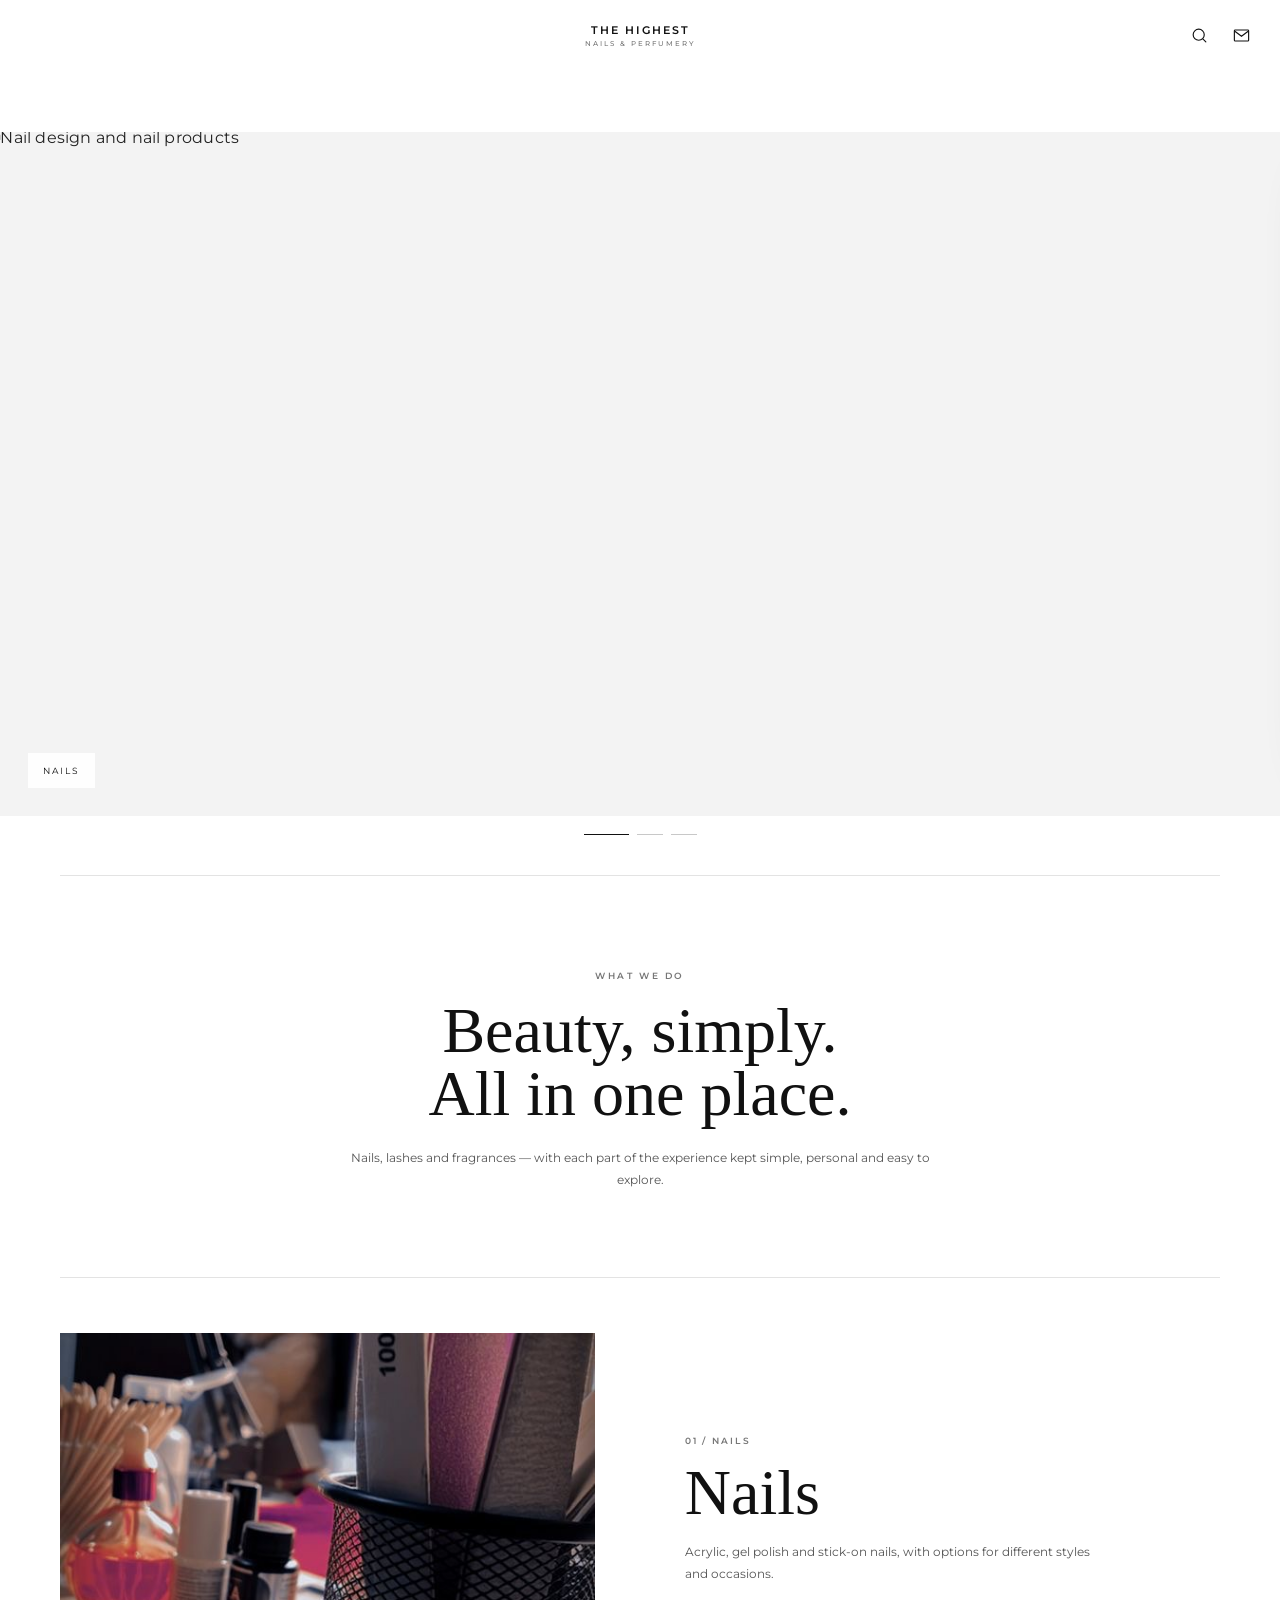
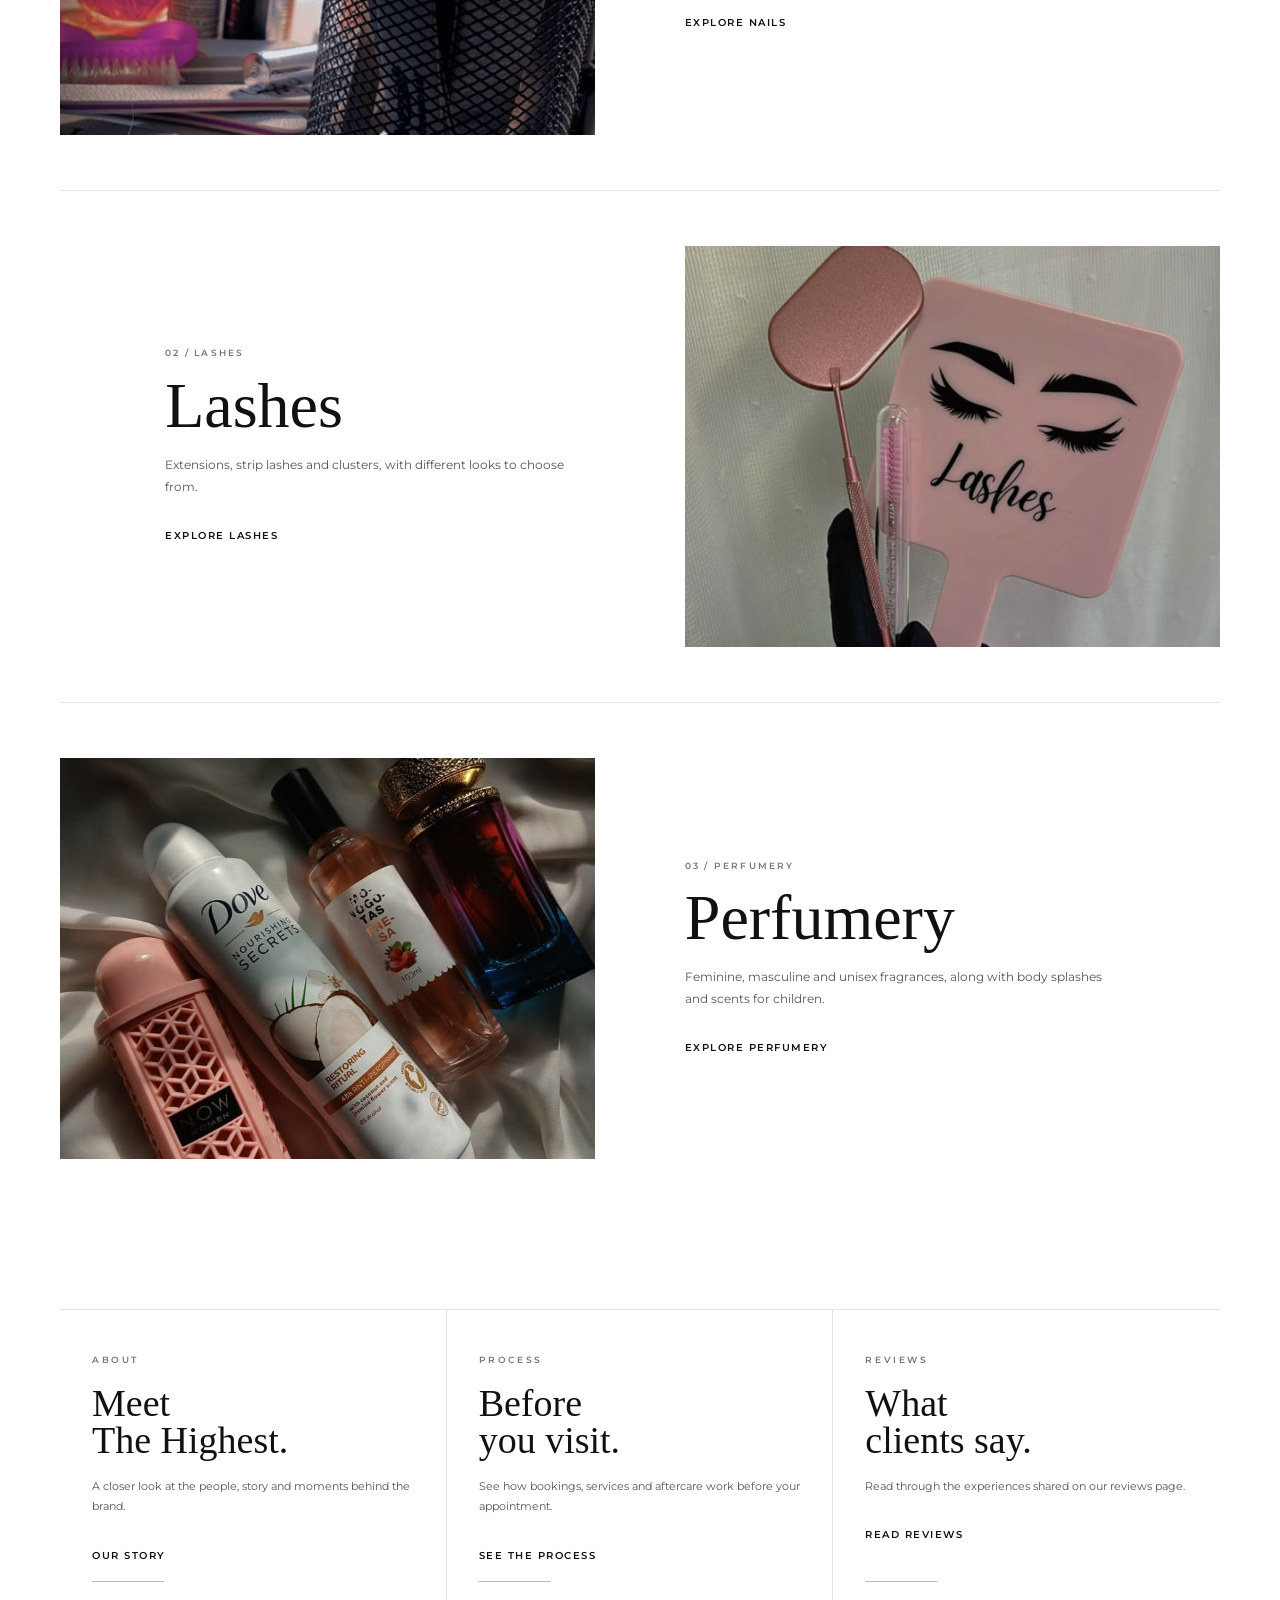
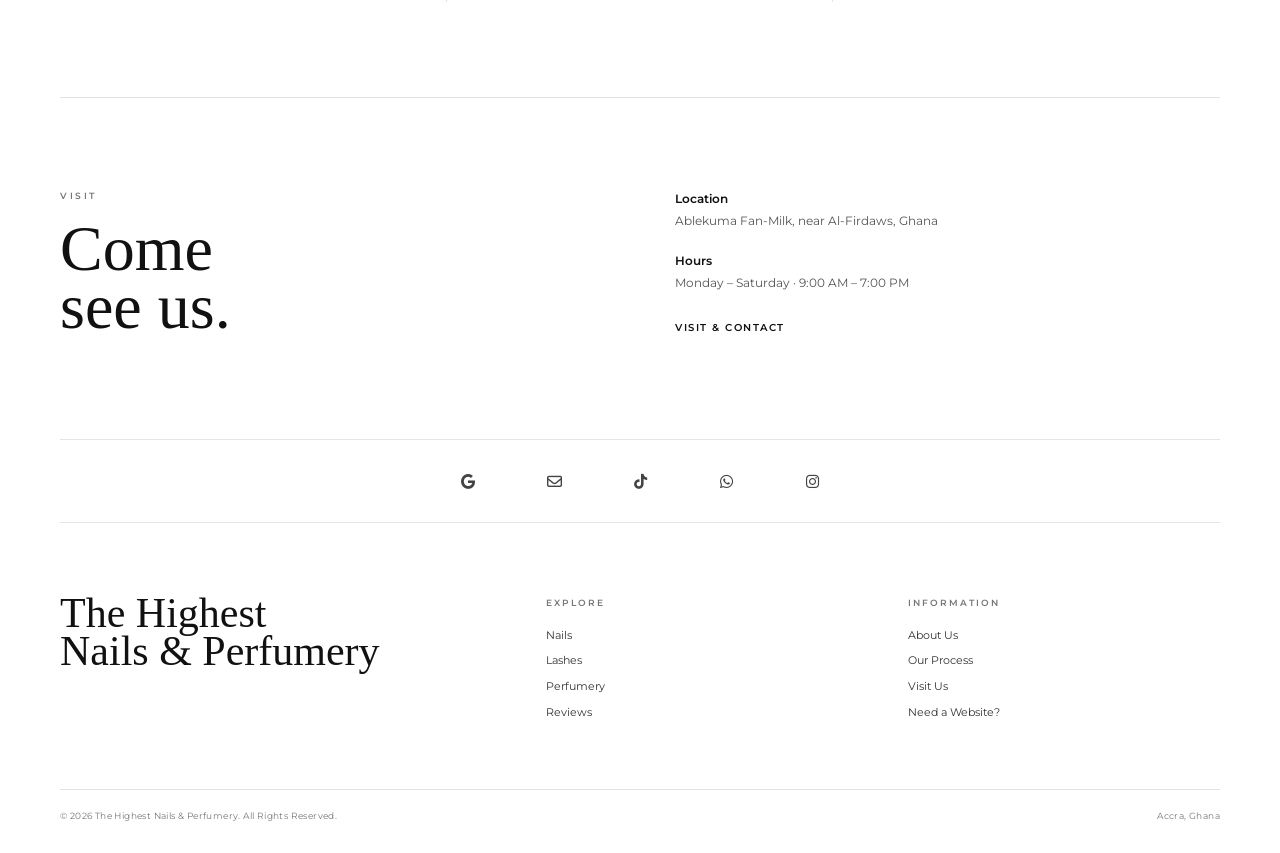
==== commit 8ec987f2: "Update image source path in hero slider" ====
--- a/index.html
+++ b/index.html
@@ -130,7 +130,7 @@
         <div class="hero-slider" id="heroSlider">
 
             <div class="slide active">
-                <img src="images/IMG_5239.JPG" alt="Nail design and nail products">
+                <img src="images/image/IMG_5239.JPG" alt="Nail design and nail products">
                 <span class="slide-caption">Nails</span>
             </div>
 
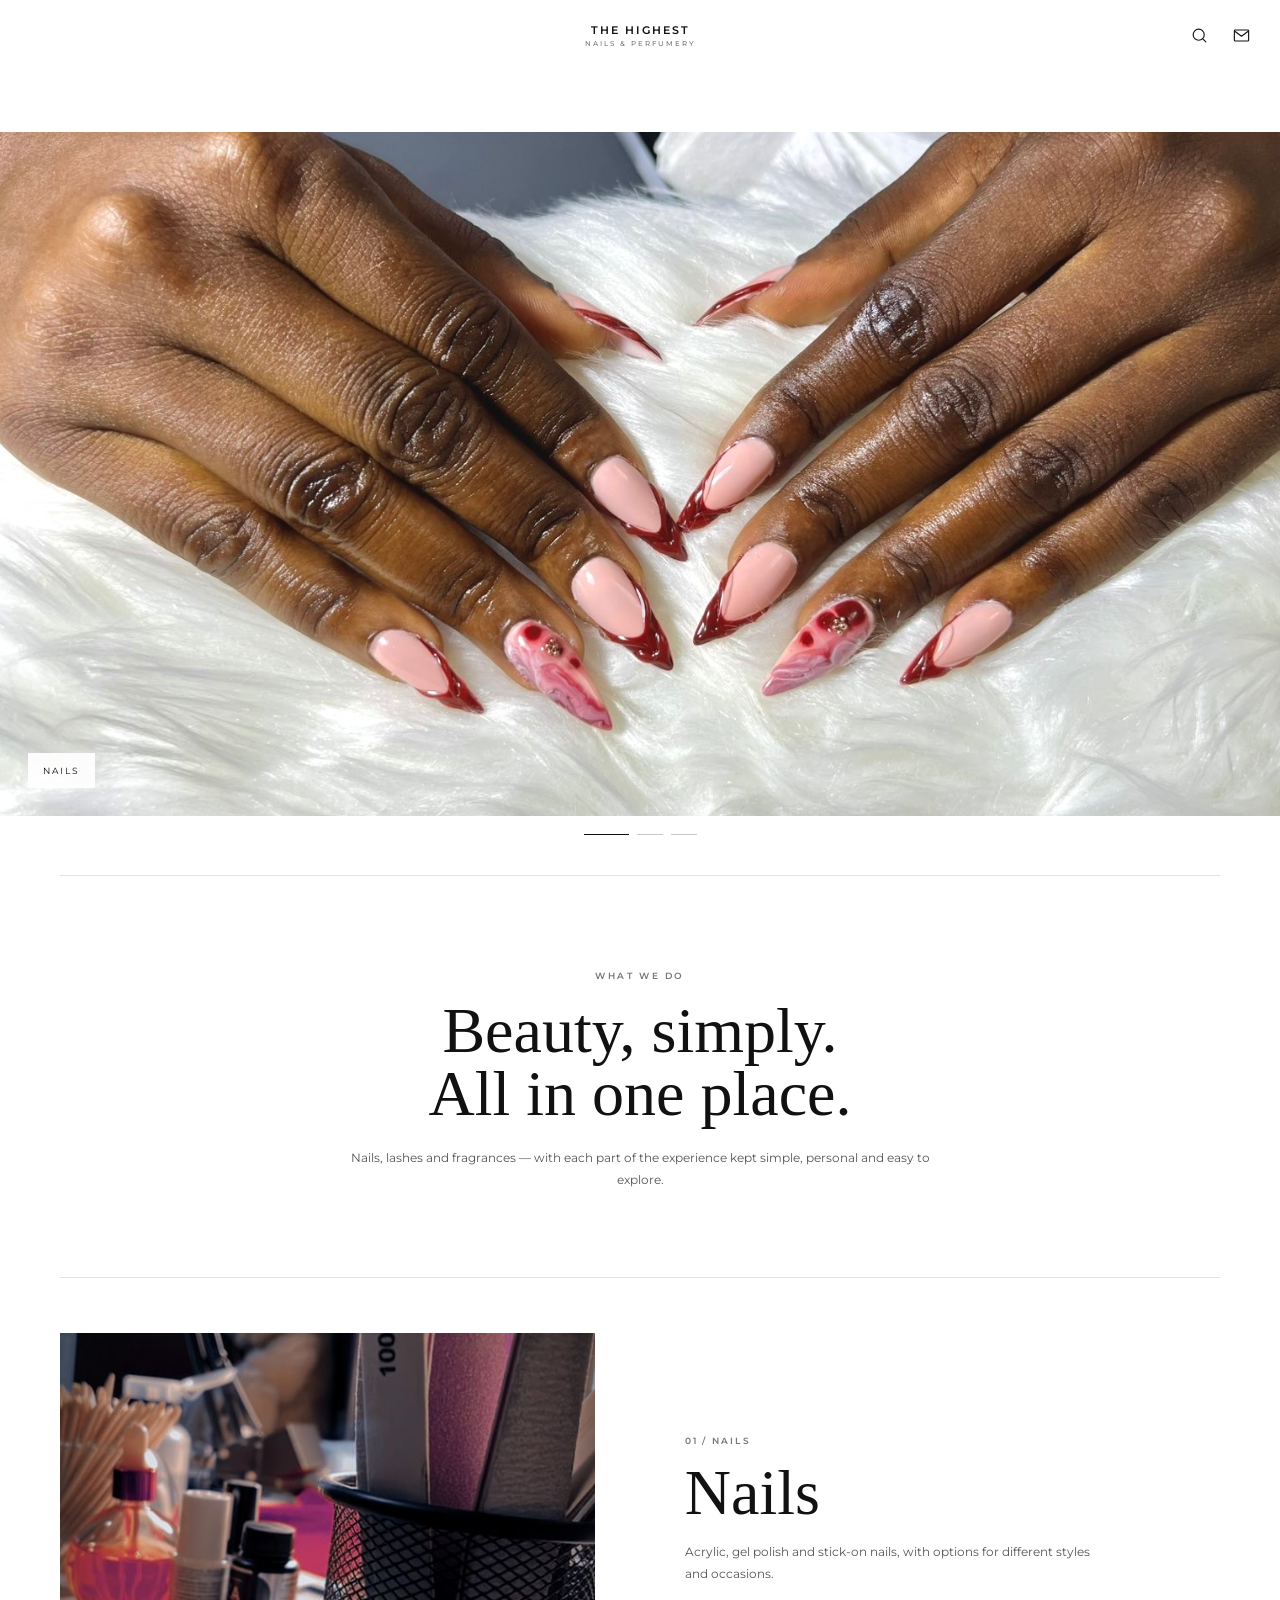
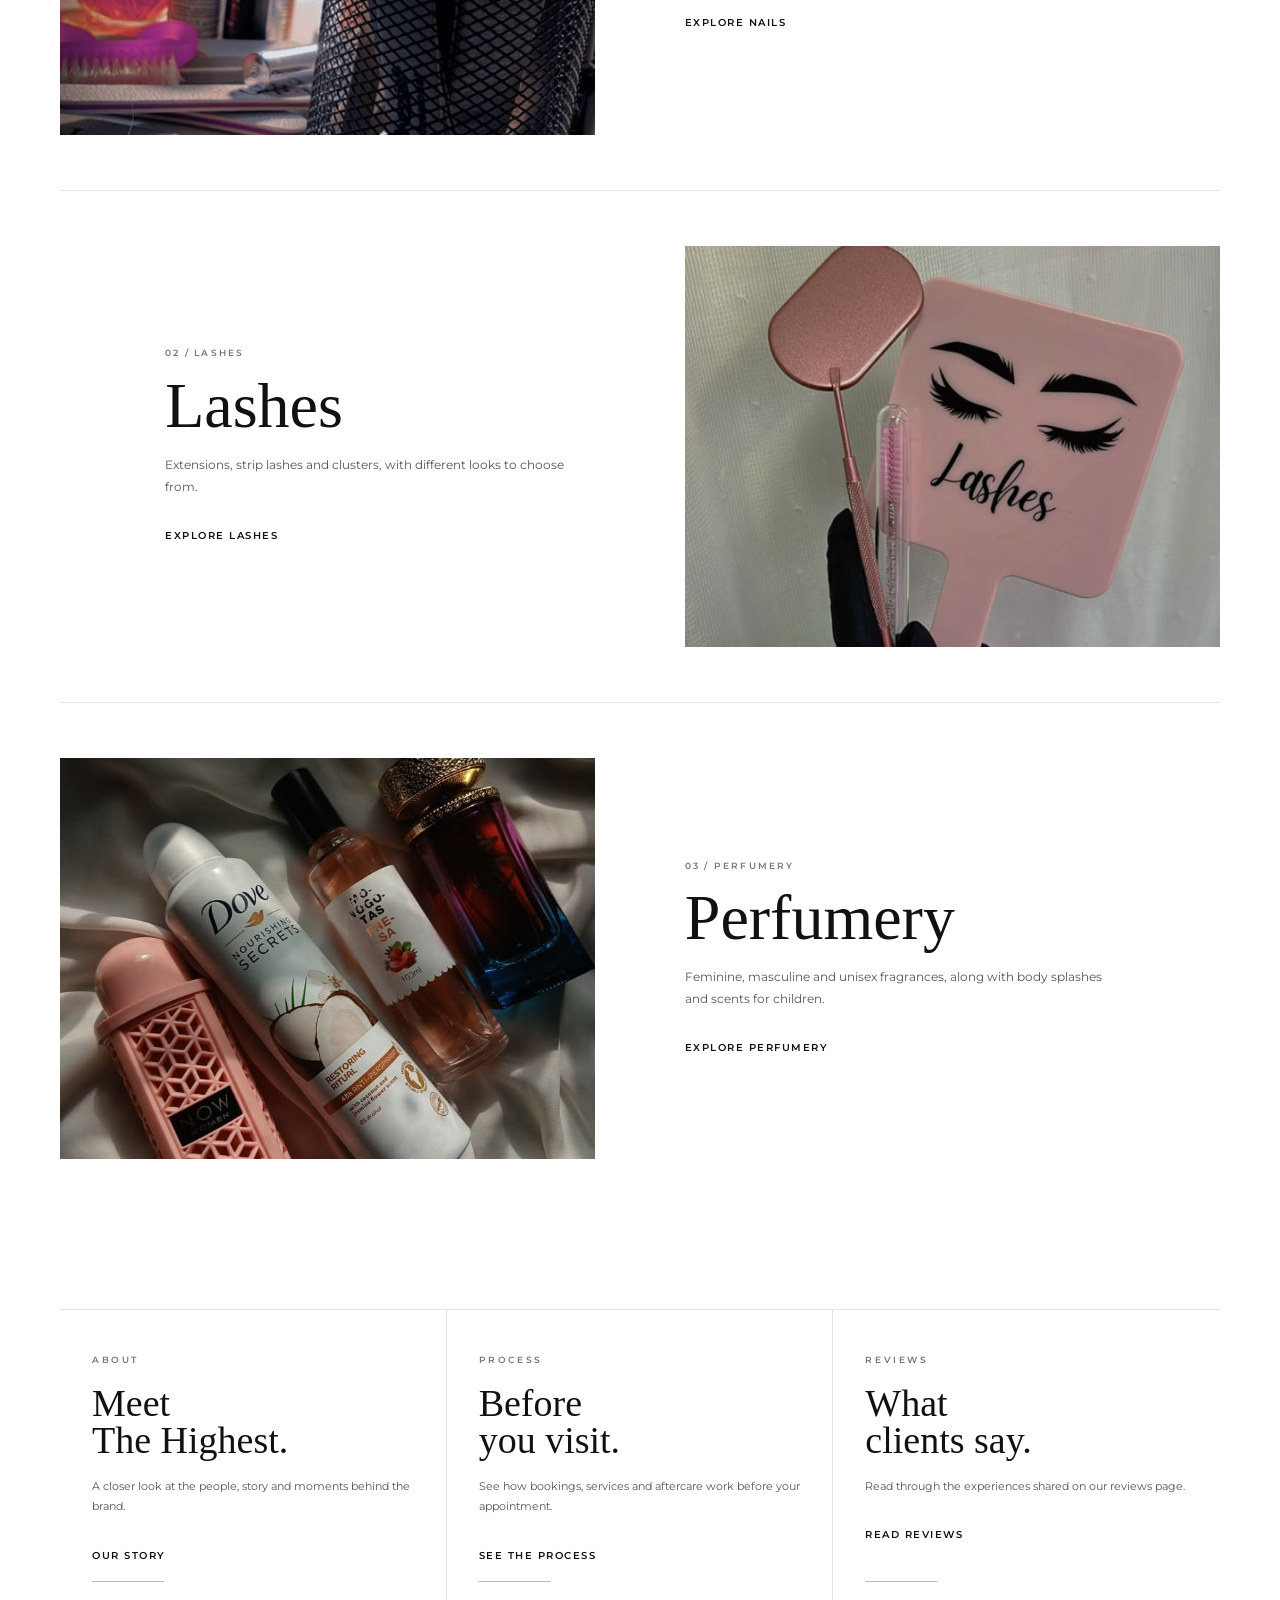
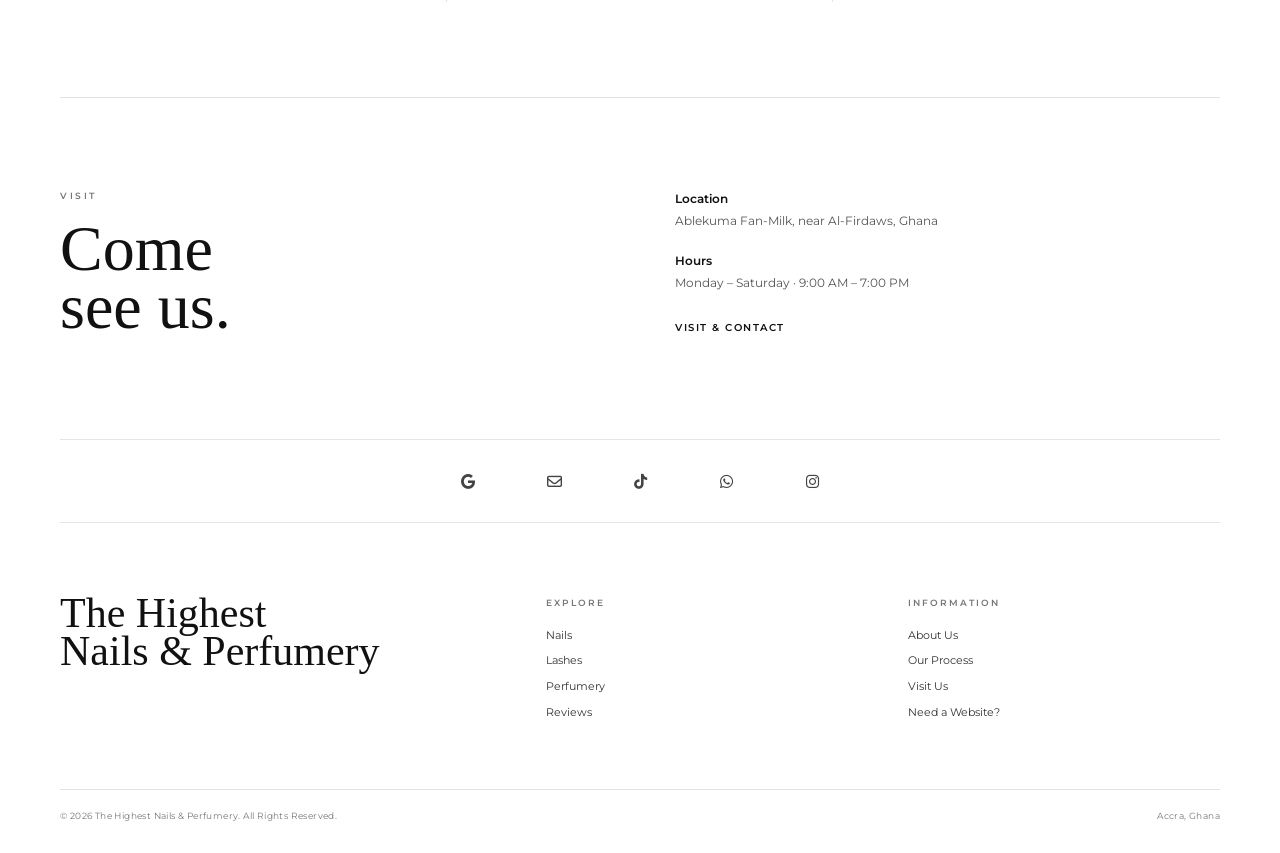
==== commit 3b126ea0: "Fix image source path in hero slider" ====
--- a/index.html
+++ b/index.html
@@ -130,7 +130,7 @@
         <div class="hero-slider" id="heroSlider">
 
             <div class="slide active">
-                <img src="images/image/IMG_5239.JPG" alt="Nail design and nail products">
+                <img src="images/IMG_5239.JPG" alt="Nail design and nail products">
                 <span class="slide-caption">Nails</span>
             </div>
 
